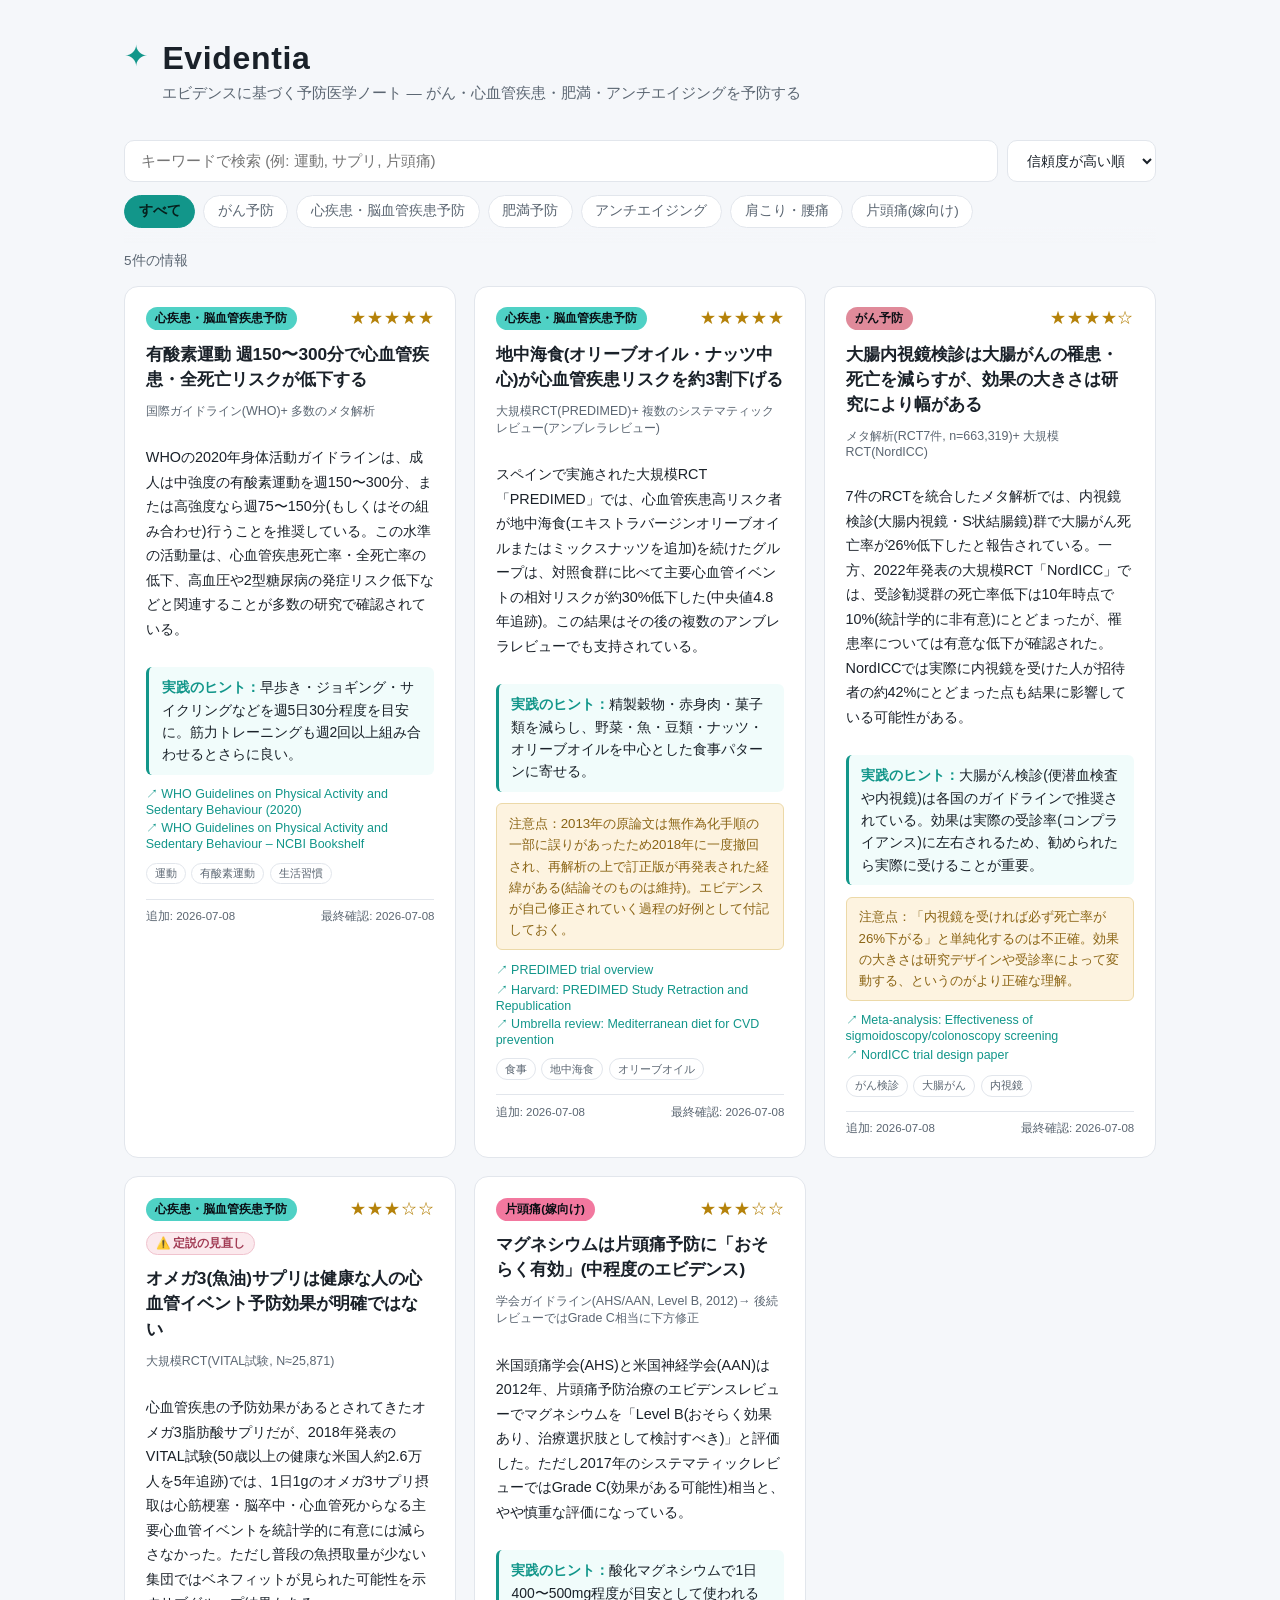
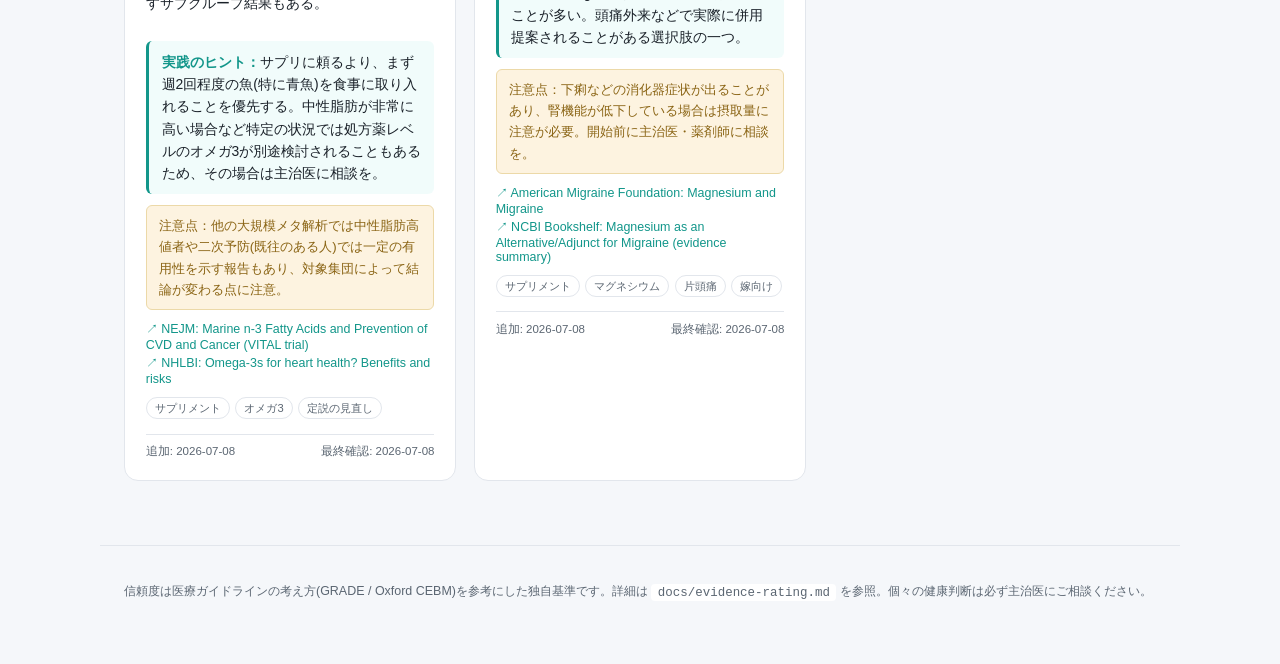
==== site/index.html @ bd8a4135 "Initial commit: Evidentia prevention-medicine evidence hub Static site + curated JSON knowledge base" ====
<!DOCTYPE html>
<html lang="ja">
<head>
<meta charset="UTF-8">
<meta name="viewport" content="width=device-width, initial-scale=1, viewport-fit=cover">
<title>Evidentia — エビデンスに基づく予防医学ノート</title>
<meta name="apple-mobile-web-app-capable" content="yes">
<meta name="apple-mobile-web-app-status-bar-style" content="black-translucent">
<meta name="apple-mobile-web-app-title" content="Evidentia">
<meta name="theme-color" content="#0d1117">
<link rel="icon" href="data:image/svg+xml,%3Csvg xmlns='http://www.w3.org/2000/svg' viewBox='0 0 100 100'%3E%3Ctext y='.9em' font-size='90'%3E%E2%AD%90%3C/text%3E%3C/svg%3E">
<link rel="stylesheet" href="style.css">
</head>
<body>
<header class="site-header">
  <div class="brand">
    <span class="brand-mark">✦</span>
    <div class="brand-text">
      <h1>Evidentia</h1>
      <p class="tagline">エビデンスに基づく予防医学ノート — がん・心血管疾患・肥満・アンチエイジングを予防する</p>
    </div>
  </div>
</header>

<main>
  <section class="controls">
    <div class="search-row">
      <input id="search" type="search" placeholder="キーワードで検索 (例: 運動, サプリ, 片頭痛)" autocomplete="off">
      <select id="sort">
        <option value="stars_desc">信頼度が高い順</option>
        <option value="date_desc">新着順</option>
        <option value="stars_asc">信頼度が低い順</option>
      </select>
    </div>
    <div class="chip-row" id="category-chips"></div>
  </section>

  <section id="results-meta" class="results-meta"></section>
  <section id="cards" class="card-grid"></section>
  <p id="empty-state" class="empty-state" hidden>該当する情報がまだありません。カテゴリを変えるか、Claudeに新しい記事の評価を依頼してください。</p>
</main>

<footer class="site-footer">
  <p>信頼度は医療ガイドラインの考え方(GRADE / Oxford CEBM)を参考にした独自基準です。詳細は <code>docs/evidence-rating.md</code> を参照。個々の健康判断は必ず主治医にご相談ください。</p>
</footer>

<script src="app.js"></script>
</body>
</html>
---- site/style.css ----
:root {
  --bg: #0d1117;
  --bg-elevated: #161b22;
  --card: #171d27;
  --card-border: #262d3a;
  --text: #e6edf3;
  --text-muted: #8b98a5;
  --accent: #4fd1c5;
  --star: #f0b429;
  --warn-bg: #2a2013;
  --warn-border: #5c4419;
  --warn-text: #e8c877;
  --myth-bg: #2a1a1f;
  --myth-border: #5c2436;
  --myth-text: #f2a3b5;
  --radius: 14px;
  font-size: 16px;
}

@media (prefers-color-scheme: light) {
  :root {
    --bg: #f5f7fa;
    --bg-elevated: #ffffff;
    --card: #ffffff;
    --card-border: #e2e6ec;
    --text: #1a2129;
    --text-muted: #5b6672;
    --accent: #12968a;
    --star: #b5820a;
    --warn-bg: #fdf3e0;
    --warn-border: #ecd9a8;
    --warn-text: #8a6414;
    --myth-bg: #fbe9ed;
    --myth-border: #f0c3ce;
    --myth-text: #a13a53;
  }
}

* { box-sizing: border-box; }

html, body {
  margin: 0;
  padding: 0;
  background: var(--bg);
  color: var(--text);
  font-family: -apple-system, BlinkMacSystemFont, "Hiragino Sans", "Hiragino Kaku Gothic ProN",
               "Noto Sans JP", "Segoe UI", sans-serif;
  -webkit-font-smoothing: antialiased;
}

.site-header {
  padding: 2.5rem 1.5rem 1.5rem;
  max-width: 1080px;
  margin: 0 auto;
}

.brand {
  display: flex;
  align-items: flex-start;
  gap: 0.9rem;
}

.brand-mark {
  font-size: 1.8rem;
  color: var(--accent);
  line-height: 1;
  margin-top: 0.15rem;
}

.brand-text h1 {
  margin: 0;
  font-size: 2rem;
  font-weight: 700;
  letter-spacing: 0.02em;
}

.tagline {
  margin: 0.35rem 0 0;
  color: var(--text-muted);
  font-size: 0.95rem;
}

main {
  max-width: 1080px;
  margin: 0 auto;
  padding: 0 1.5rem 4rem;
}

.controls {
  position: sticky;
  top: 0;
  background: linear-gradient(var(--bg) 85%, transparent);
  padding: 0.75rem 0 1rem;
  z-index: 10;
}

.search-row {
  display: flex;
  gap: 0.6rem;
  margin-bottom: 0.8rem;
}

#search {
  flex: 1;
  padding: 0.7rem 1rem;
  border-radius: 10px;
  border: 1px solid var(--card-border);
  background: var(--bg-elevated);
  color: var(--text);
  font-size: 0.95rem;
}

#sort {
  padding: 0.7rem 0.9rem;
  border-radius: 10px;
  border: 1px solid var(--card-border);
  background: var(--bg-elevated);
  color: var(--text);
  font-size: 0.9rem;
}

#search:focus, #sort:focus {
  outline: 2px solid var(--accent);
  outline-offset: 1px;
}

.chip-row {
  display: flex;
  gap: 0.5rem;
  flex-wrap: wrap;
}

.chip {
  padding: 0.4rem 0.85rem;
  border-radius: 999px;
  border: 1px solid var(--card-border);
  background: var(--bg-elevated);
  color: var(--text-muted);
  font-size: 0.85rem;
  cursor: pointer;
  transition: all 0.15s ease;
  white-space: nowrap;
}

.chip:hover { border-color: var(--accent); color: var(--text); }

.chip.active {
  background: var(--accent);
  color: #06201d;
  border-color: var(--accent);
  font-weight: 600;
}

.results-meta {
  color: var(--text-muted);
  font-size: 0.85rem;
  margin: 0.5rem 0 1rem;
}

.card-grid {
  display: grid;
  grid-template-columns: repeat(auto-fill, minmax(320px, 1fr));
  gap: 1.1rem;
}

.card {
  background: var(--card);
  border: 1px solid var(--card-border);
  border-radius: var(--radius);
  padding: 1.3rem;
  display: flex;
  flex-direction: column;
  gap: 0.7rem;
}

.card-top {
  display: flex;
  justify-content: space-between;
  align-items: center;
  gap: 0.5rem;
}

.category-tag {
  font-size: 0.72rem;
  font-weight: 600;
  padding: 0.25rem 0.6rem;
  border-radius: 999px;
  color: #0a0e14;
}

.stars {
  color: var(--star);
  letter-spacing: 0.05em;
  font-size: 1rem;
}

.card h2 {
  margin: 0;
  font-size: 1.08rem;
  line-height: 1.45;
}

.evidence-level {
  font-size: 0.78rem;
  color: var(--text-muted);
}

.summary {
  font-size: 0.9rem;
  line-height: 1.7;
  color: var(--text);
}

.takeaway {
  font-size: 0.87rem;
  line-height: 1.6;
  background: rgba(79, 209, 197, 0.08);
  border-left: 3px solid var(--accent);
  padding: 0.6rem 0.8rem;
  border-radius: 6px;
}

.takeaway strong { color: var(--accent); }

.caution {
  font-size: 0.83rem;
  line-height: 1.6;
  background: var(--warn-bg);
  border: 1px solid var(--warn-border);
  color: var(--warn-text);
  padding: 0.55rem 0.75rem;
  border-radius: 6px;
}

.myth-badge {
  display: inline-block;
  font-size: 0.72rem;
  font-weight: 600;
  padding: 0.2rem 0.55rem;
  border-radius: 999px;
  background: var(--myth-bg);
  border: 1px solid var(--myth-border);
  color: var(--myth-text);
  width: fit-content;
}

.sources {
  font-size: 0.78rem;
  color: var(--text-muted);
  display: flex;
  flex-direction: column;
  gap: 0.2rem;
}

.sources a { color: var(--accent); text-decoration: none; }
.sources a:hover { text-decoration: underline; }

.card-footer {
  font-size: 0.72rem;
  color: var(--text-muted);
  display: flex;
  justify-content: space-between;
  border-top: 1px solid var(--card-border);
  padding-top: 0.6rem;
  margin-top: 0.2rem;
}

.tags {
  display: flex;
  gap: 0.35rem;
  flex-wrap: wrap;
}

.tag-pill {
  font-size: 0.7rem;
  color: var(--text-muted);
  background: var(--bg-elevated);
  border: 1px solid var(--card-border);
  padding: 0.15rem 0.5rem;
  border-radius: 999px;
}

.empty-state {
  text-align: center;
  color: var(--text-muted);
  padding: 3rem 1rem;
}

.site-footer {
  max-width: 1080px;
  margin: 0 auto;
  padding: 1.5rem 1.5rem 3rem;
  color: var(--text-muted);
  font-size: 0.78rem;
  line-height: 1.6;
  border-top: 1px solid var(--card-border);
}

.site-footer code {
  background: var(--bg-elevated);
  padding: 0.1rem 0.4rem;
  border-radius: 4px;
}
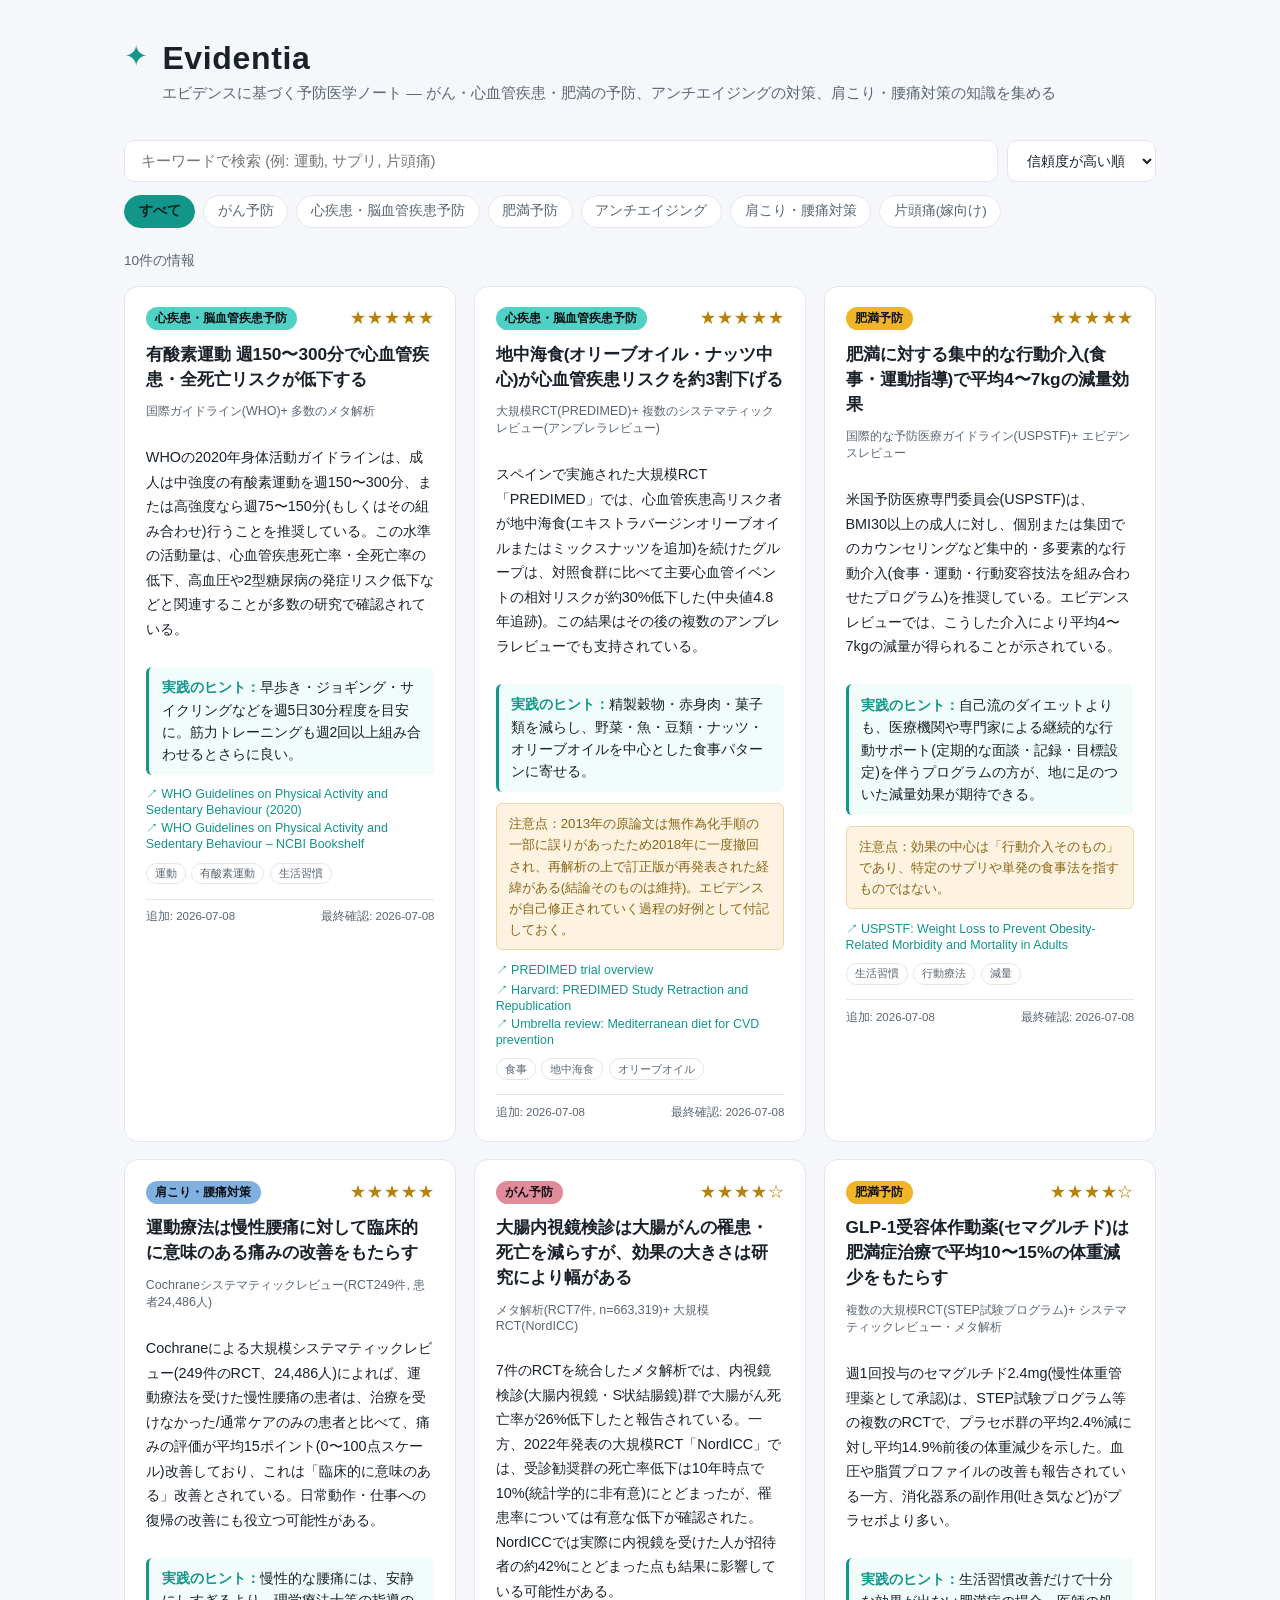
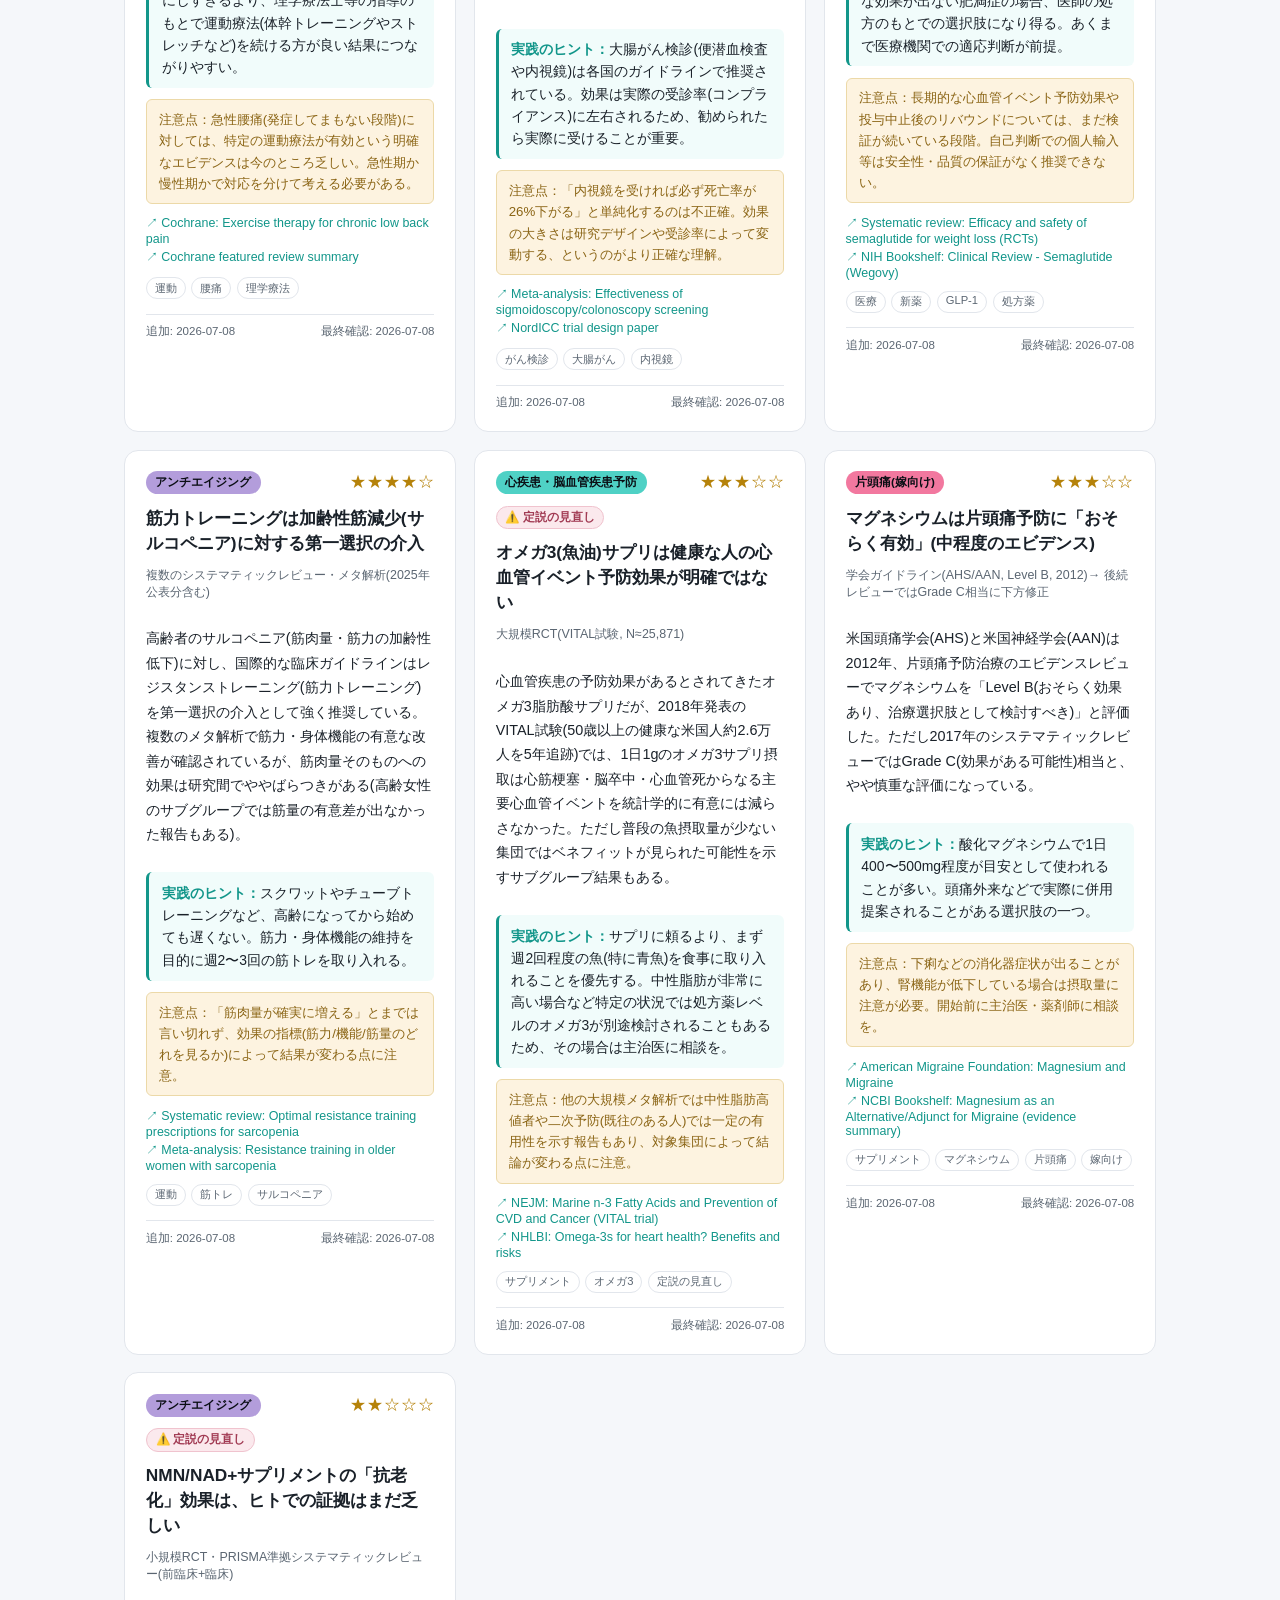
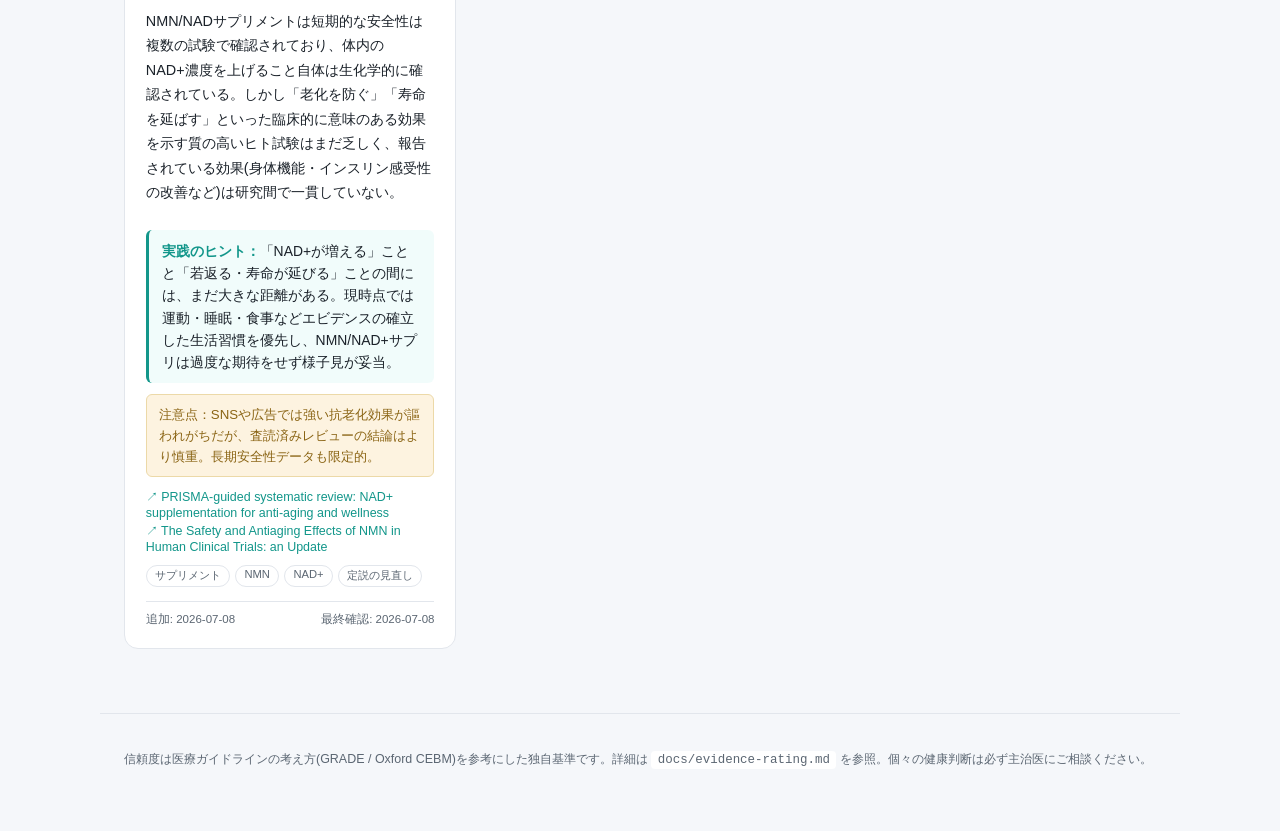
==== commit aca0d17f: "タグライン修正とカテゴリ範囲の明確化(アンチエイジング・肩こり腰痛は改善対策も含む)" ====
--- a/site/index.html
+++ b/site/index.html
@@ -17,7 +17,7 @@
     <span class="brand-mark">✦</span>
     <div class="brand-text">
       <h1>Evidentia</h1>
-      <p class="tagline">エビデンスに基づく予防医学ノート — がん・心血管疾患・肥満・アンチエイジングを予防する</p>
+      <p class="tagline">エビデンスに基づく予防医学ノート — がん・心血管疾患・肥満の予防、アンチエイジングの対策、肩こり・腰痛対策の知識を集める</p>
     </div>
   </div>
 </header>
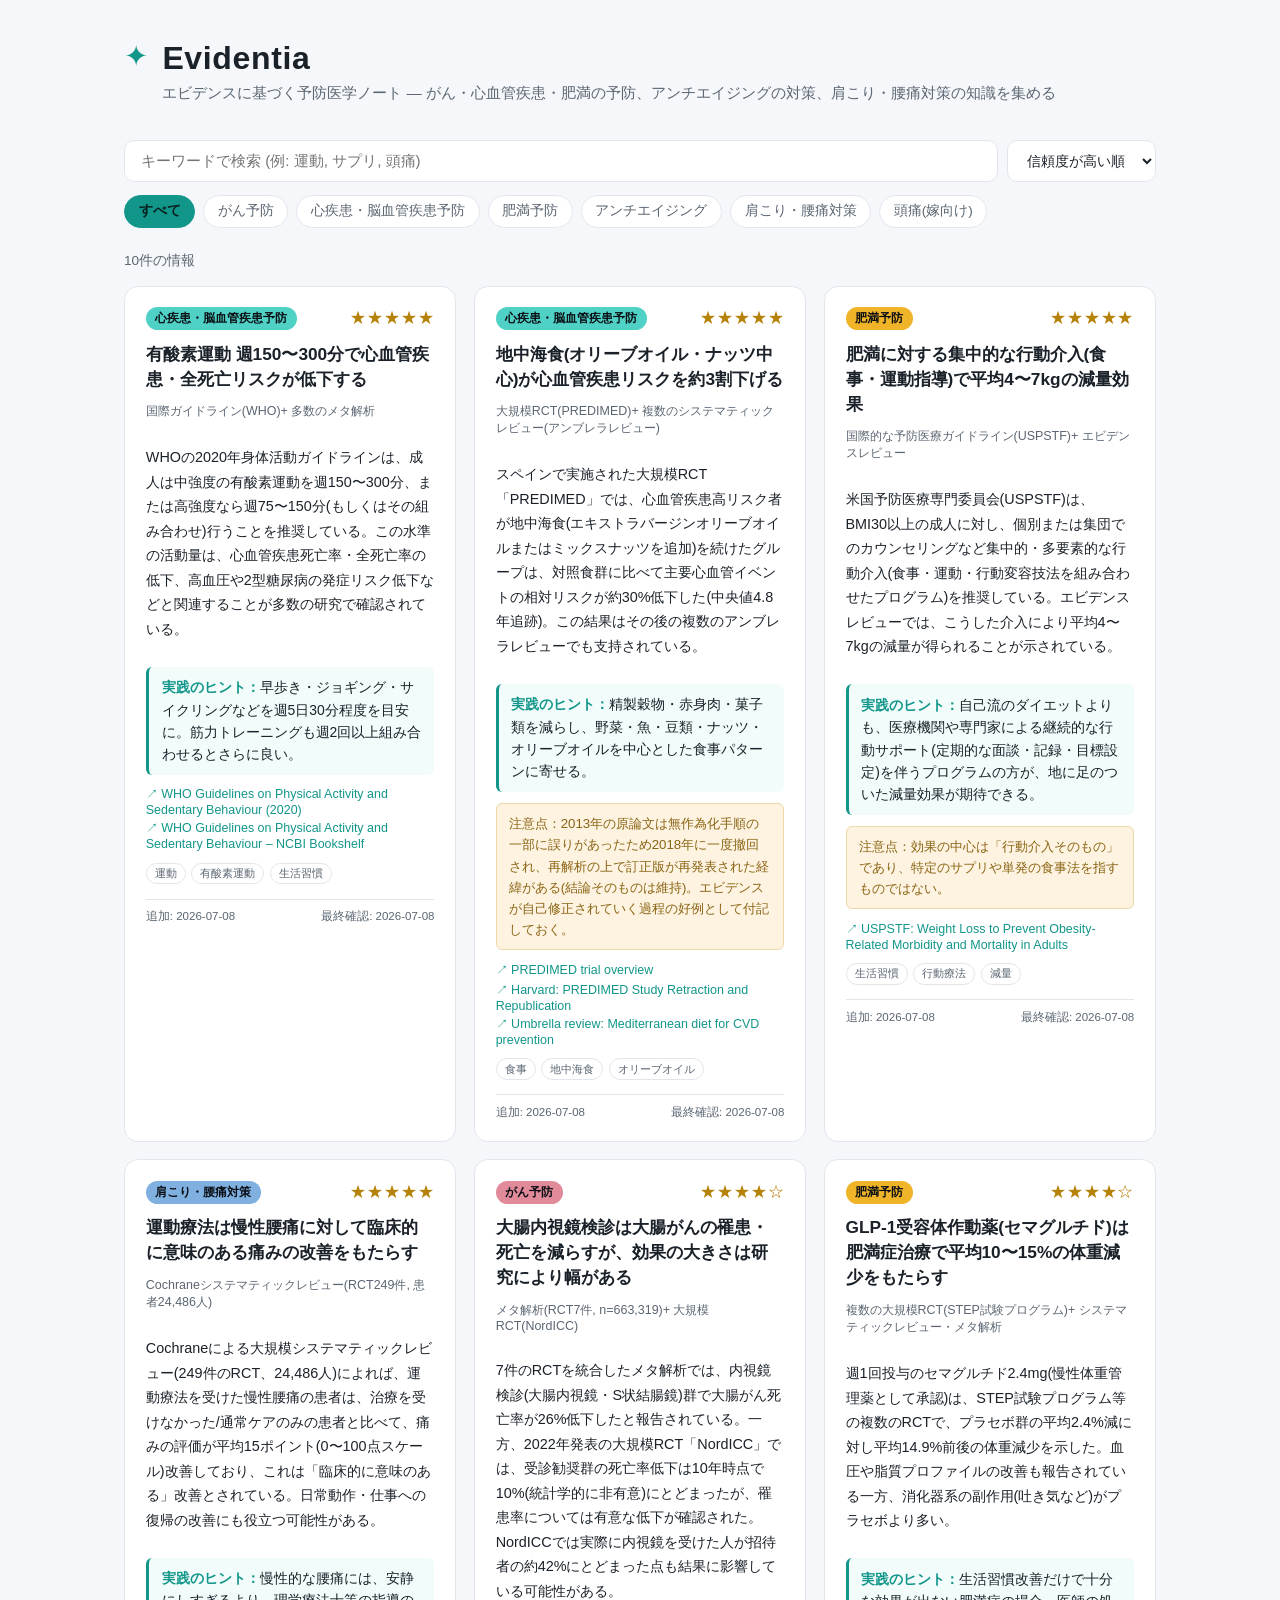
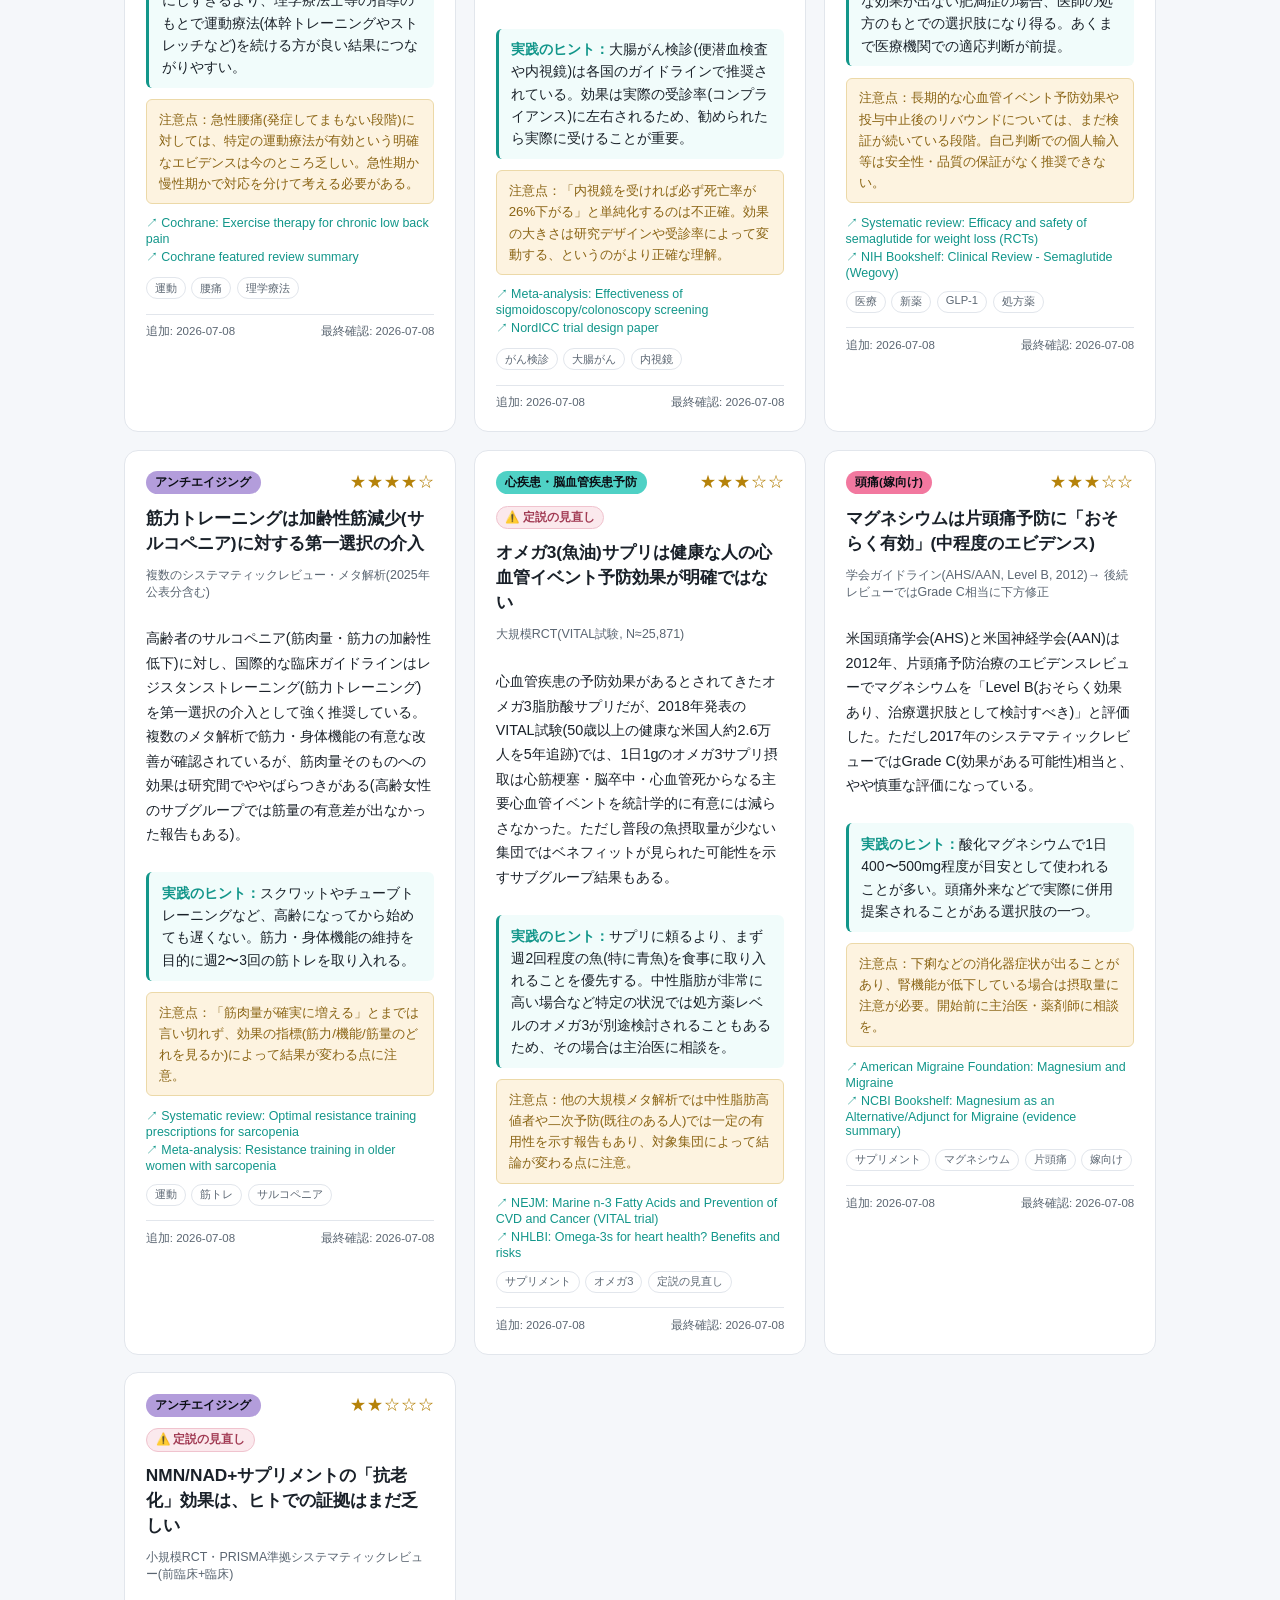
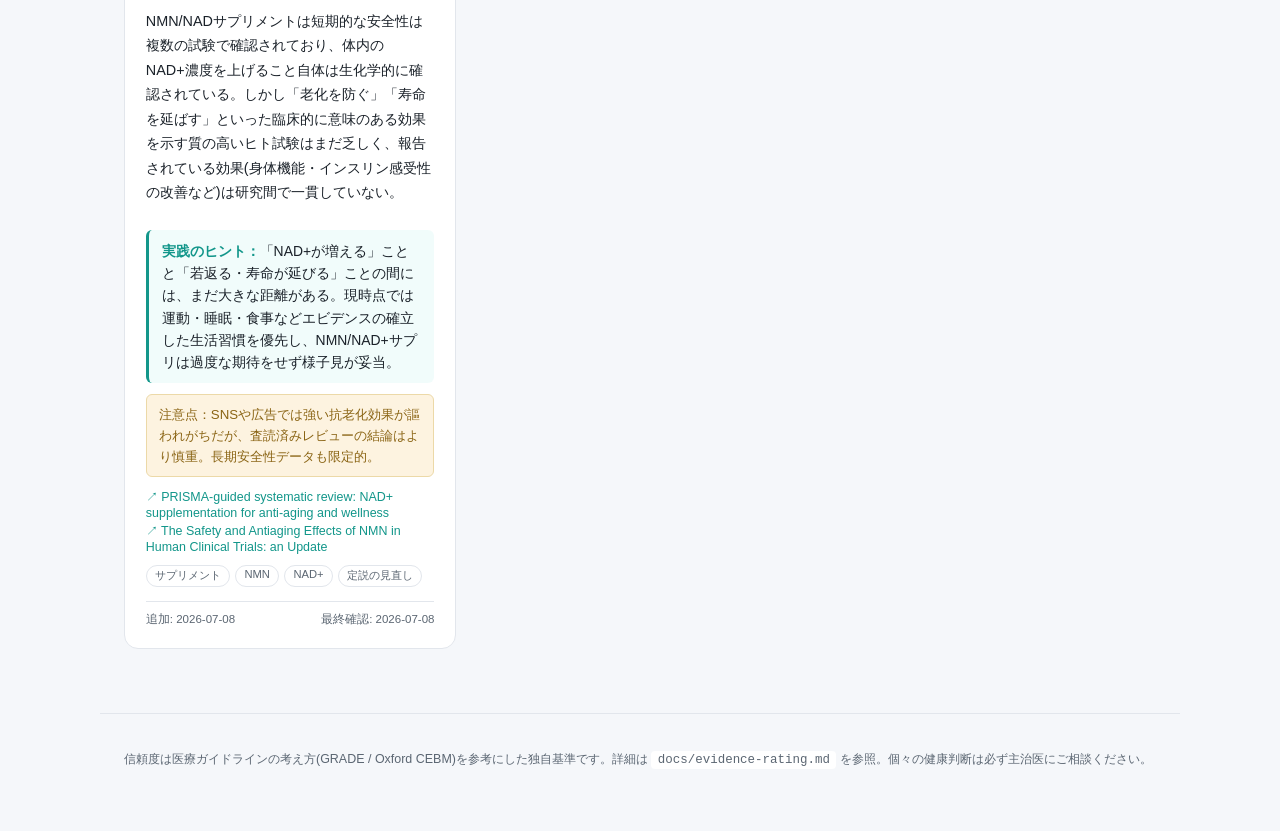
==== commit a2ef9b35: "片頭痛カテゴリを『頭痛(嫁向け)』に拡張し緊張性頭痛も対象に含める" ====
--- a/site/index.html
+++ b/site/index.html
@@ -25,7 +25,7 @@
 <main>
   <section class="controls">
     <div class="search-row">
-      <input id="search" type="search" placeholder="キーワードで検索 (例: 運動, サプリ, 片頭痛)" autocomplete="off">
+      <input id="search" type="search" placeholder="キーワードで検索 (例: 運動, サプリ, 頭痛)" autocomplete="off">
       <select id="sort">
         <option value="stars_desc">信頼度が高い順</option>
         <option value="date_desc">新着順</option>
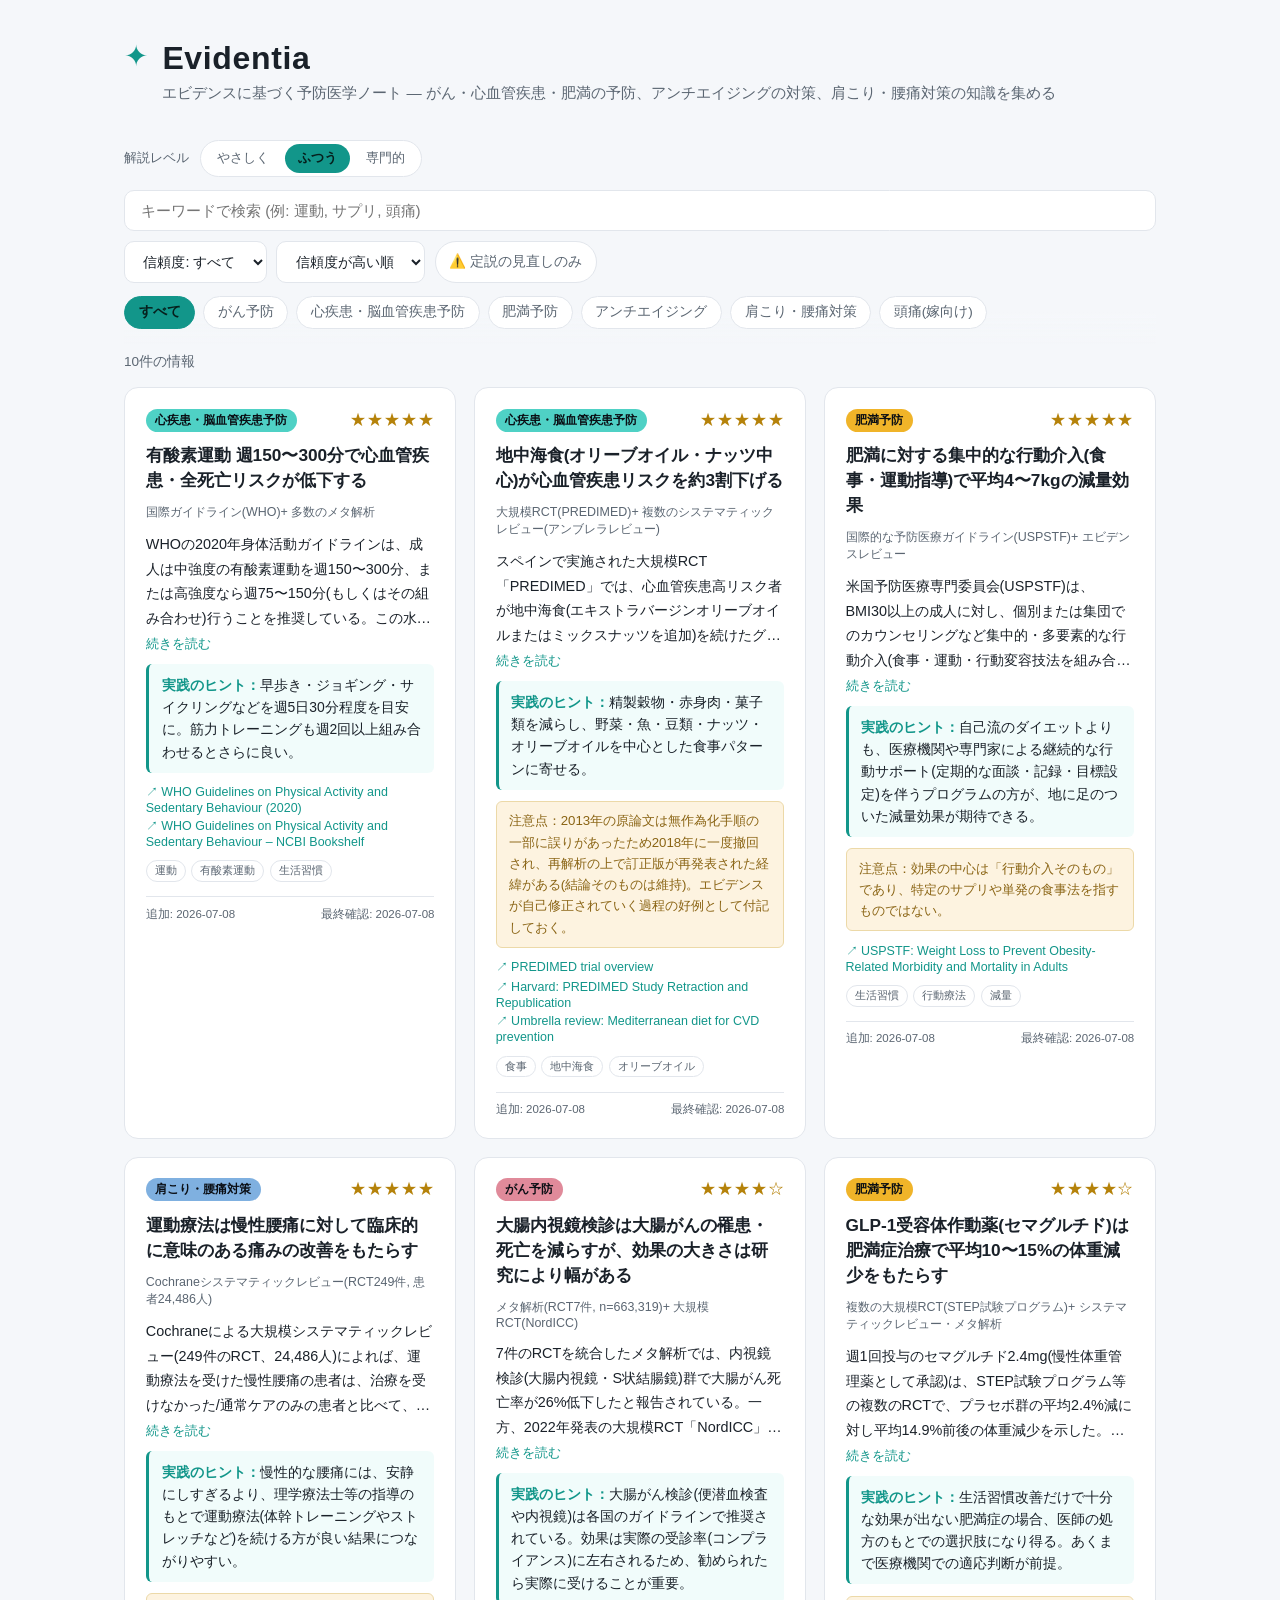
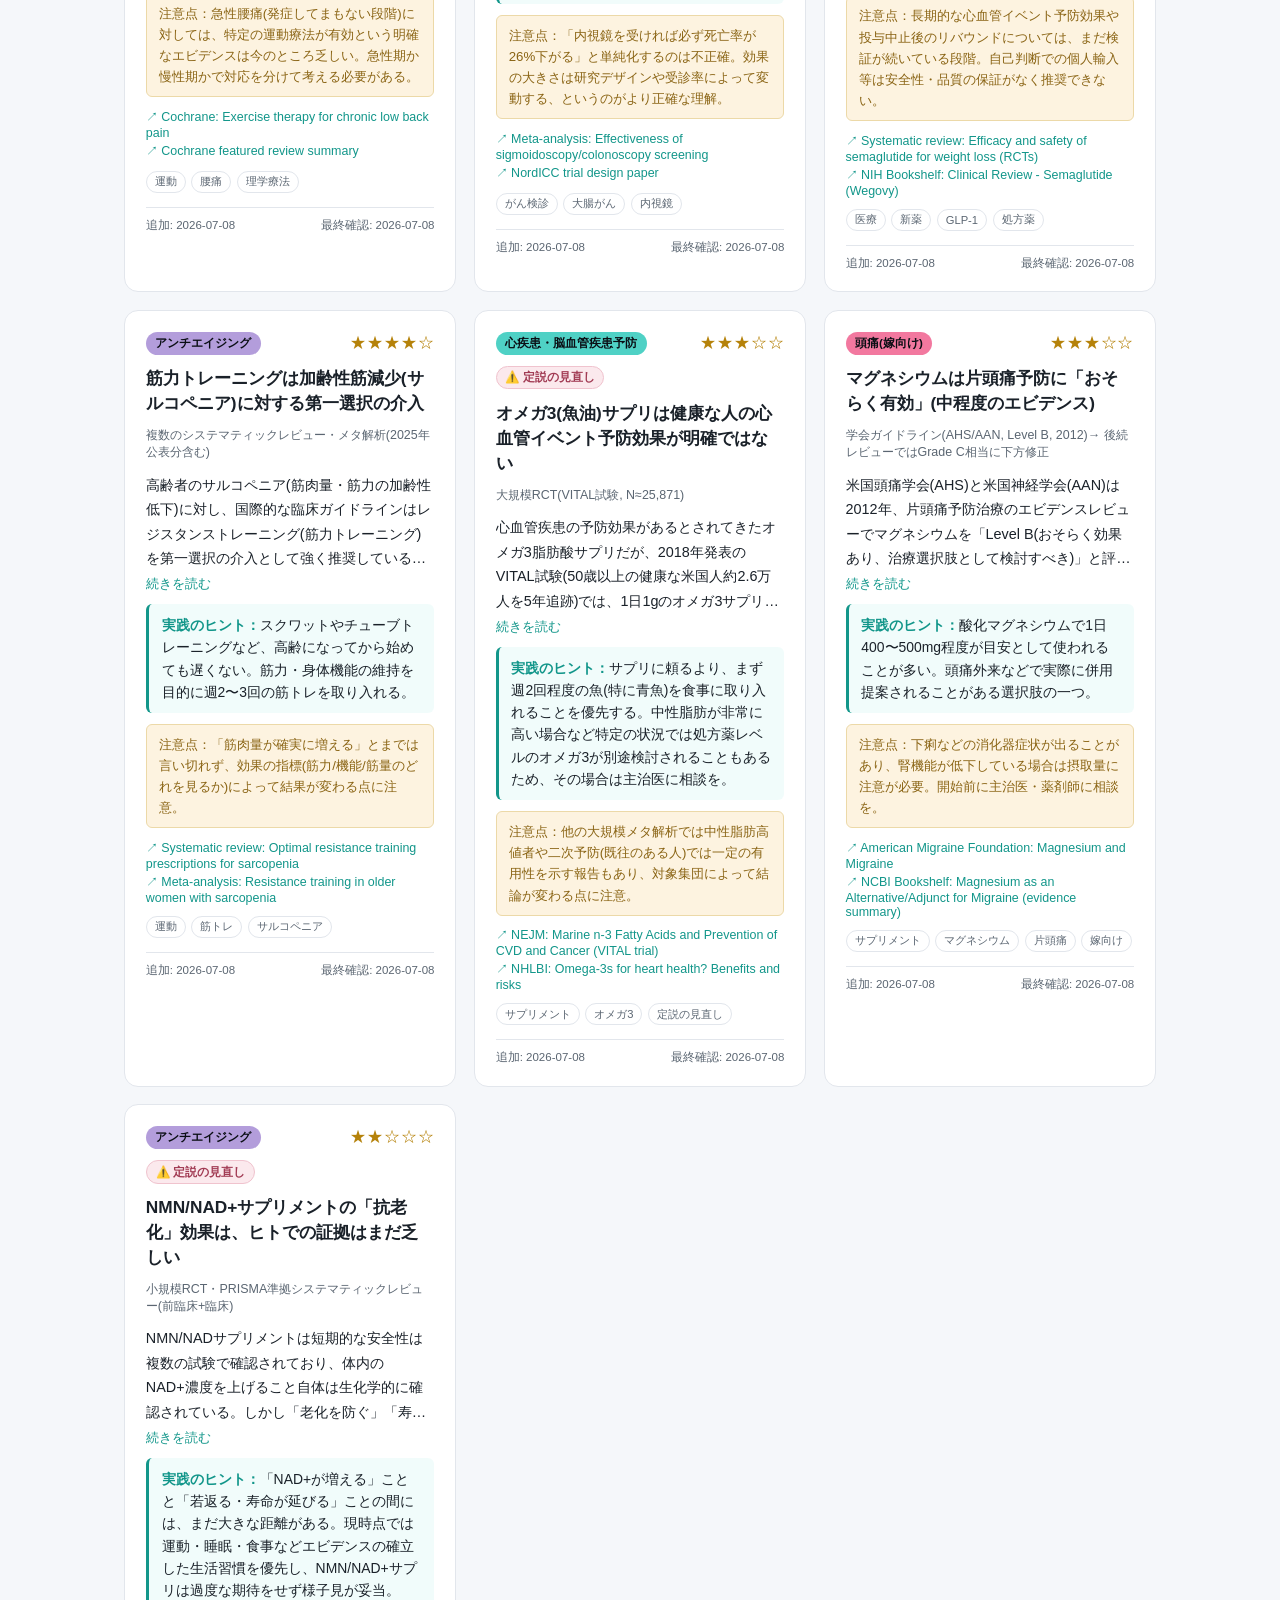
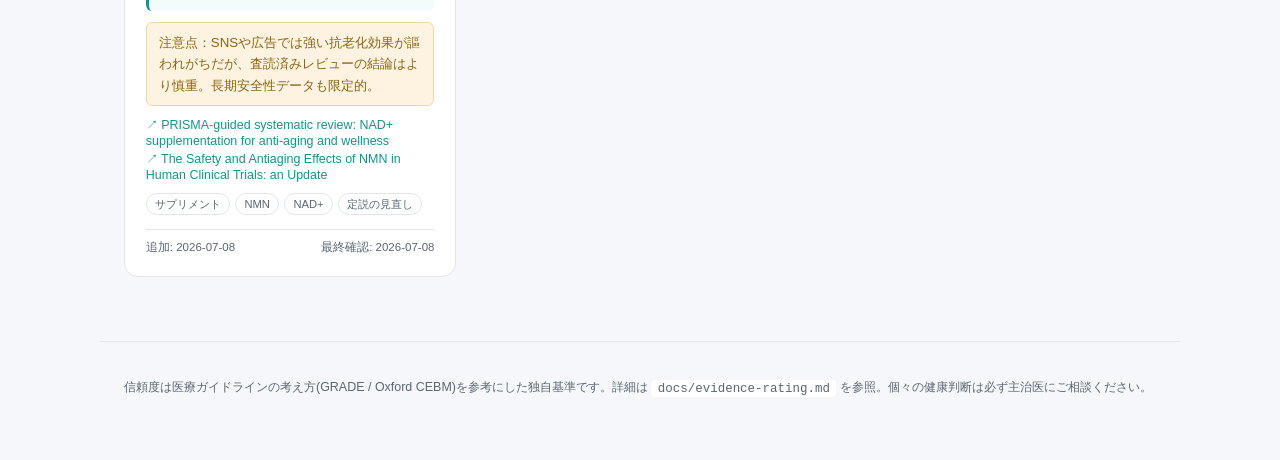
==== commit ecfb7f70: "解説レベル切り替え(やさしく/ふつう/専門的)と見やすさ改善を追加 - summaryを3段階(basic/general/professional)に拡張し全10件を移行 - ★フィルタ、定説の見直" ====
--- a/site/index.html
+++ b/site/index.html
@@ -24,13 +24,34 @@
 
 <main>
   <section class="controls">
+    <div class="level-row">
+      <span class="level-label" id="level-label">解説レベル</span>
+      <div class="level-toggle" id="level-toggle" role="radiogroup" aria-labelledby="level-label">
+        <button type="button" class="level-btn" data-level="basic" role="radio" aria-checked="false">やさしく</button>
+        <button type="button" class="level-btn" data-level="general" role="radio" aria-checked="true">ふつう</button>
+        <button type="button" class="level-btn" data-level="professional" role="radio" aria-checked="false">専門的</button>
+      </div>
+    </div>
+
     <div class="search-row">
+      <label for="search" class="visually-hidden">キーワードで検索</label>
       <input id="search" type="search" placeholder="キーワードで検索 (例: 運動, サプリ, 頭痛)" autocomplete="off">
+    </div>
+    <div class="filter-row">
+      <label for="star-filter" class="visually-hidden">信頼度で絞り込み</label>
+      <select id="star-filter">
+        <option value="0">信頼度: すべて</option>
+        <option value="5">★5のみ</option>
+        <option value="4">★4以上</option>
+        <option value="3">★3以上</option>
+      </select>
+      <label for="sort" class="visually-hidden">並び替え</label>
       <select id="sort">
         <option value="stars_desc">信頼度が高い順</option>
         <option value="date_desc">新着順</option>
         <option value="stars_asc">信頼度が低い順</option>
       </select>
+      <button type="button" class="chip" id="myth-toggle" aria-pressed="false">⚠️ 定説の見直しのみ</button>
     </div>
     <div class="chip-row" id="category-chips"></div>
   </section>
--- a/site/style.css
+++ b/site/style.css
@@ -38,6 +38,18 @@
 
 * { box-sizing: border-box; }
 
+.visually-hidden {
+  position: absolute;
+  width: 1px;
+  height: 1px;
+  padding: 0;
+  margin: -1px;
+  overflow: hidden;
+  clip: rect(0, 0, 0, 0);
+  white-space: nowrap;
+  border: 0;
+}
+
 html, body {
   margin: 0;
   padding: 0;
@@ -94,9 +106,59 @@
   z-index: 10;
 }
 
+.level-row {
+  display: flex;
+  align-items: center;
+  gap: 0.7rem;
+  margin-bottom: 0.8rem;
+  flex-wrap: wrap;
+}
+
+.level-label {
+  font-size: 0.8rem;
+  color: var(--text-muted);
+  white-space: nowrap;
+}
+
+.level-toggle {
+  display: inline-flex;
+  border: 1px solid var(--card-border);
+  border-radius: 999px;
+  padding: 0.2rem;
+  gap: 0.2rem;
+  background: var(--bg-elevated);
+}
+
+.level-btn {
+  padding: 0.35rem 0.8rem;
+  border-radius: 999px;
+  border: none;
+  background: transparent;
+  color: var(--text-muted);
+  font-size: 0.82rem;
+  cursor: pointer;
+  font-family: inherit;
+  transition: all 0.15s ease;
+}
+
+.level-btn:hover { color: var(--text); }
+
+.level-btn[aria-checked="true"] {
+  background: var(--accent);
+  color: #06201d;
+  font-weight: 600;
+}
+
 .search-row {
   display: flex;
   gap: 0.6rem;
+  margin-bottom: 0.6rem;
+}
+
+.filter-row {
+  display: flex;
+  gap: 0.6rem;
+  flex-wrap: wrap;
   margin-bottom: 0.8rem;
 }
 
@@ -110,7 +172,7 @@
   font-size: 0.95rem;
 }
 
-#sort {
+#sort, #star-filter {
   padding: 0.7rem 0.9rem;
   border-radius: 10px;
   border: 1px solid var(--card-border);
@@ -119,9 +181,16 @@
   font-size: 0.9rem;
 }
 
-#search:focus, #sort:focus {
+#search:focus, #sort:focus, #star-filter:focus {
   outline: 2px solid var(--accent);
   outline-offset: 1px;
+}
+
+#myth-toggle[aria-pressed="true"] {
+  background: var(--myth-bg);
+  border-color: var(--myth-border);
+  color: var(--myth-text);
+  font-weight: 600;
 }
 
 .chip-row {
@@ -151,11 +220,38 @@
   font-weight: 600;
 }
 
+.chip:focus-visible,
+.level-btn:focus-visible,
+.tag-pill:focus-visible,
+.expand-btn:focus-visible {
+  outline: 2px solid var(--accent);
+  outline-offset: 2px;
+}
+
 .results-meta {
   color: var(--text-muted);
   font-size: 0.85rem;
   margin: 0.5rem 0 1rem;
-}
+  display: flex;
+  align-items: center;
+  gap: 0.6rem;
+  flex-wrap: wrap;
+}
+
+.active-tag-chip {
+  display: inline-flex;
+  align-items: center;
+  gap: 0.35rem;
+  background: var(--bg-elevated);
+  border: 1px solid var(--accent);
+  color: var(--text);
+  padding: 0.2rem 0.6rem;
+  border-radius: 999px;
+  font-size: 0.78rem;
+  cursor: pointer;
+}
+
+.active-tag-chip:hover { background: var(--card); }
 
 .card-grid {
   display: grid;
@@ -209,7 +305,29 @@
   font-size: 0.9rem;
   line-height: 1.7;
   color: var(--text);
-}
+  margin: 0;
+}
+
+.summary.clamped {
+  display: -webkit-box;
+  -webkit-line-clamp: 4;
+  -webkit-box-orient: vertical;
+  overflow: hidden;
+}
+
+.expand-btn {
+  align-self: flex-start;
+  background: none;
+  border: none;
+  color: var(--accent);
+  font-size: 0.82rem;
+  font-family: inherit;
+  cursor: pointer;
+  padding: 0;
+  margin-top: -0.4rem;
+}
+
+.expand-btn:hover { text-decoration: underline; }
 
 .takeaway {
   font-size: 0.87rem;
@@ -278,6 +396,18 @@
   border: 1px solid var(--card-border);
   padding: 0.15rem 0.5rem;
   border-radius: 999px;
+  font-family: inherit;
+  cursor: pointer;
+  transition: all 0.15s ease;
+}
+
+.tag-pill:hover { border-color: var(--accent); color: var(--text); }
+
+.tag-pill.active {
+  background: var(--accent);
+  color: #06201d;
+  border-color: var(--accent);
+  font-weight: 600;
 }
 
 .empty-state {
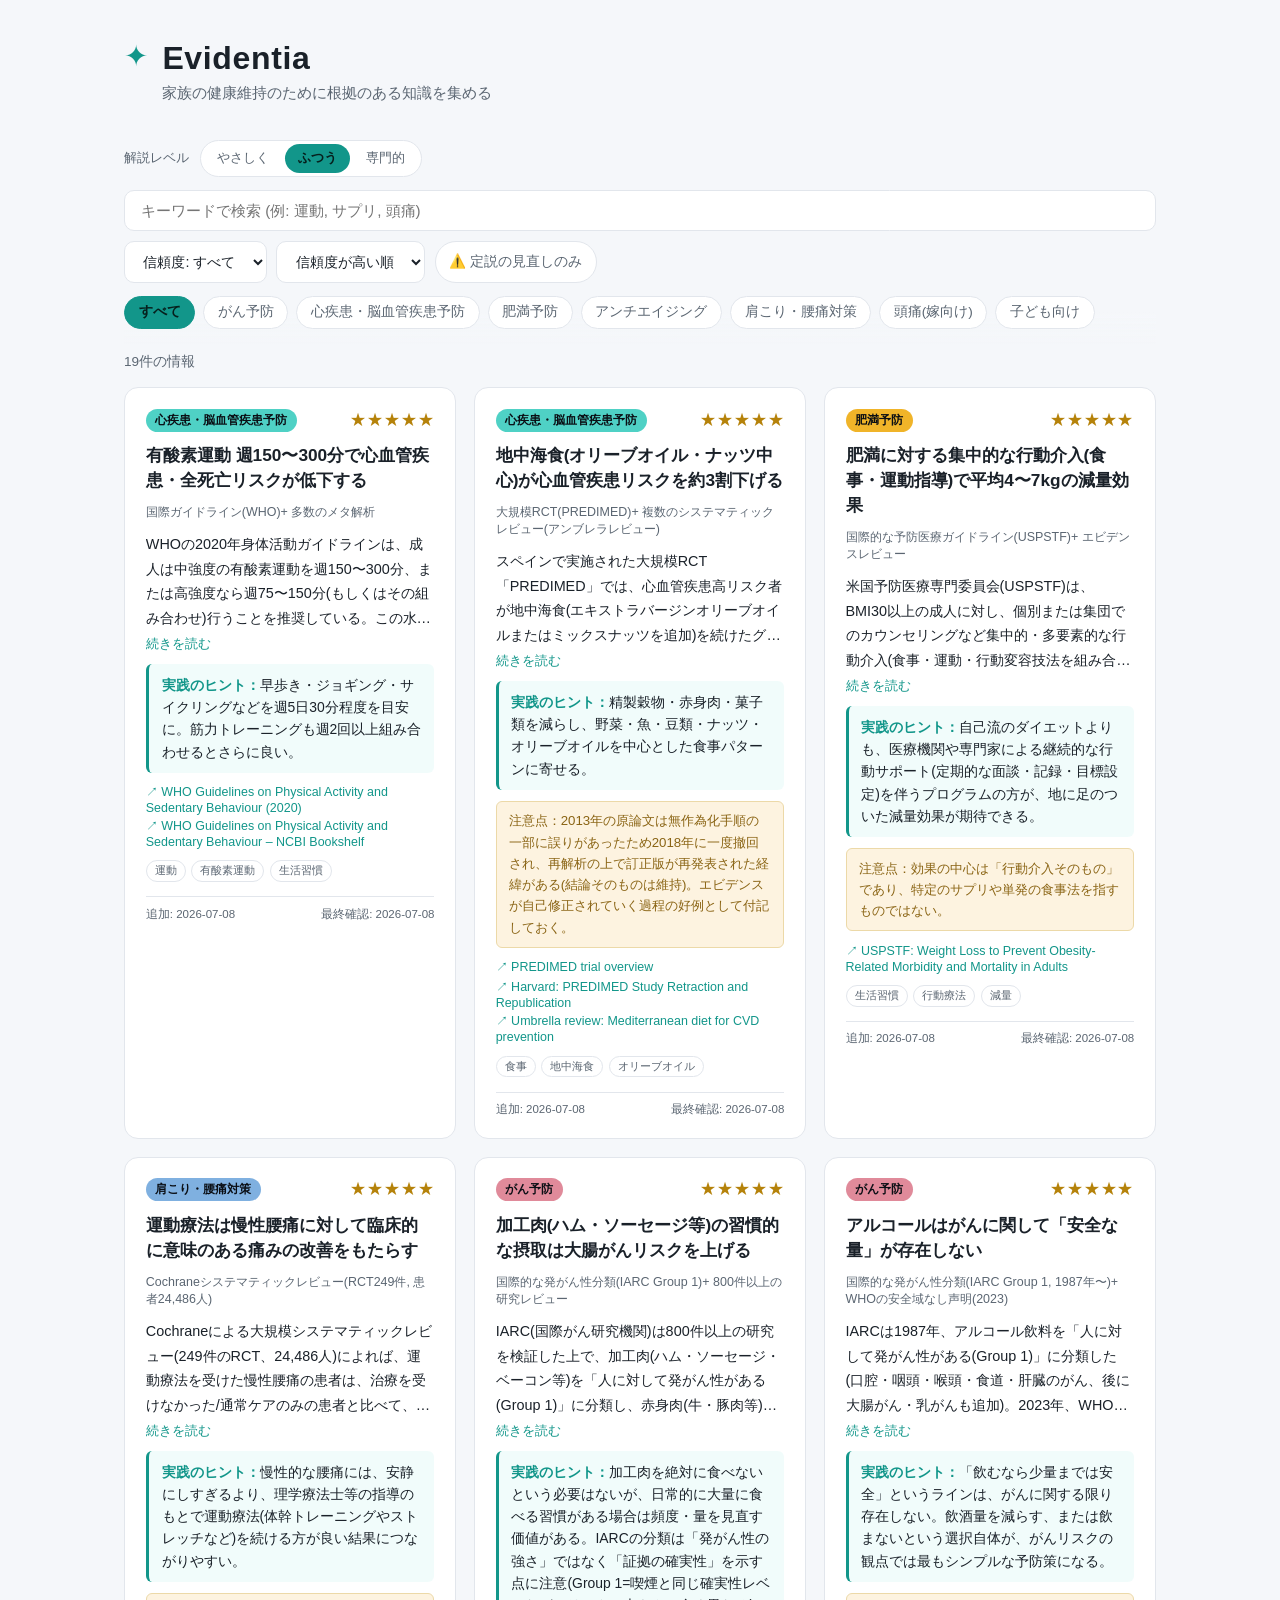
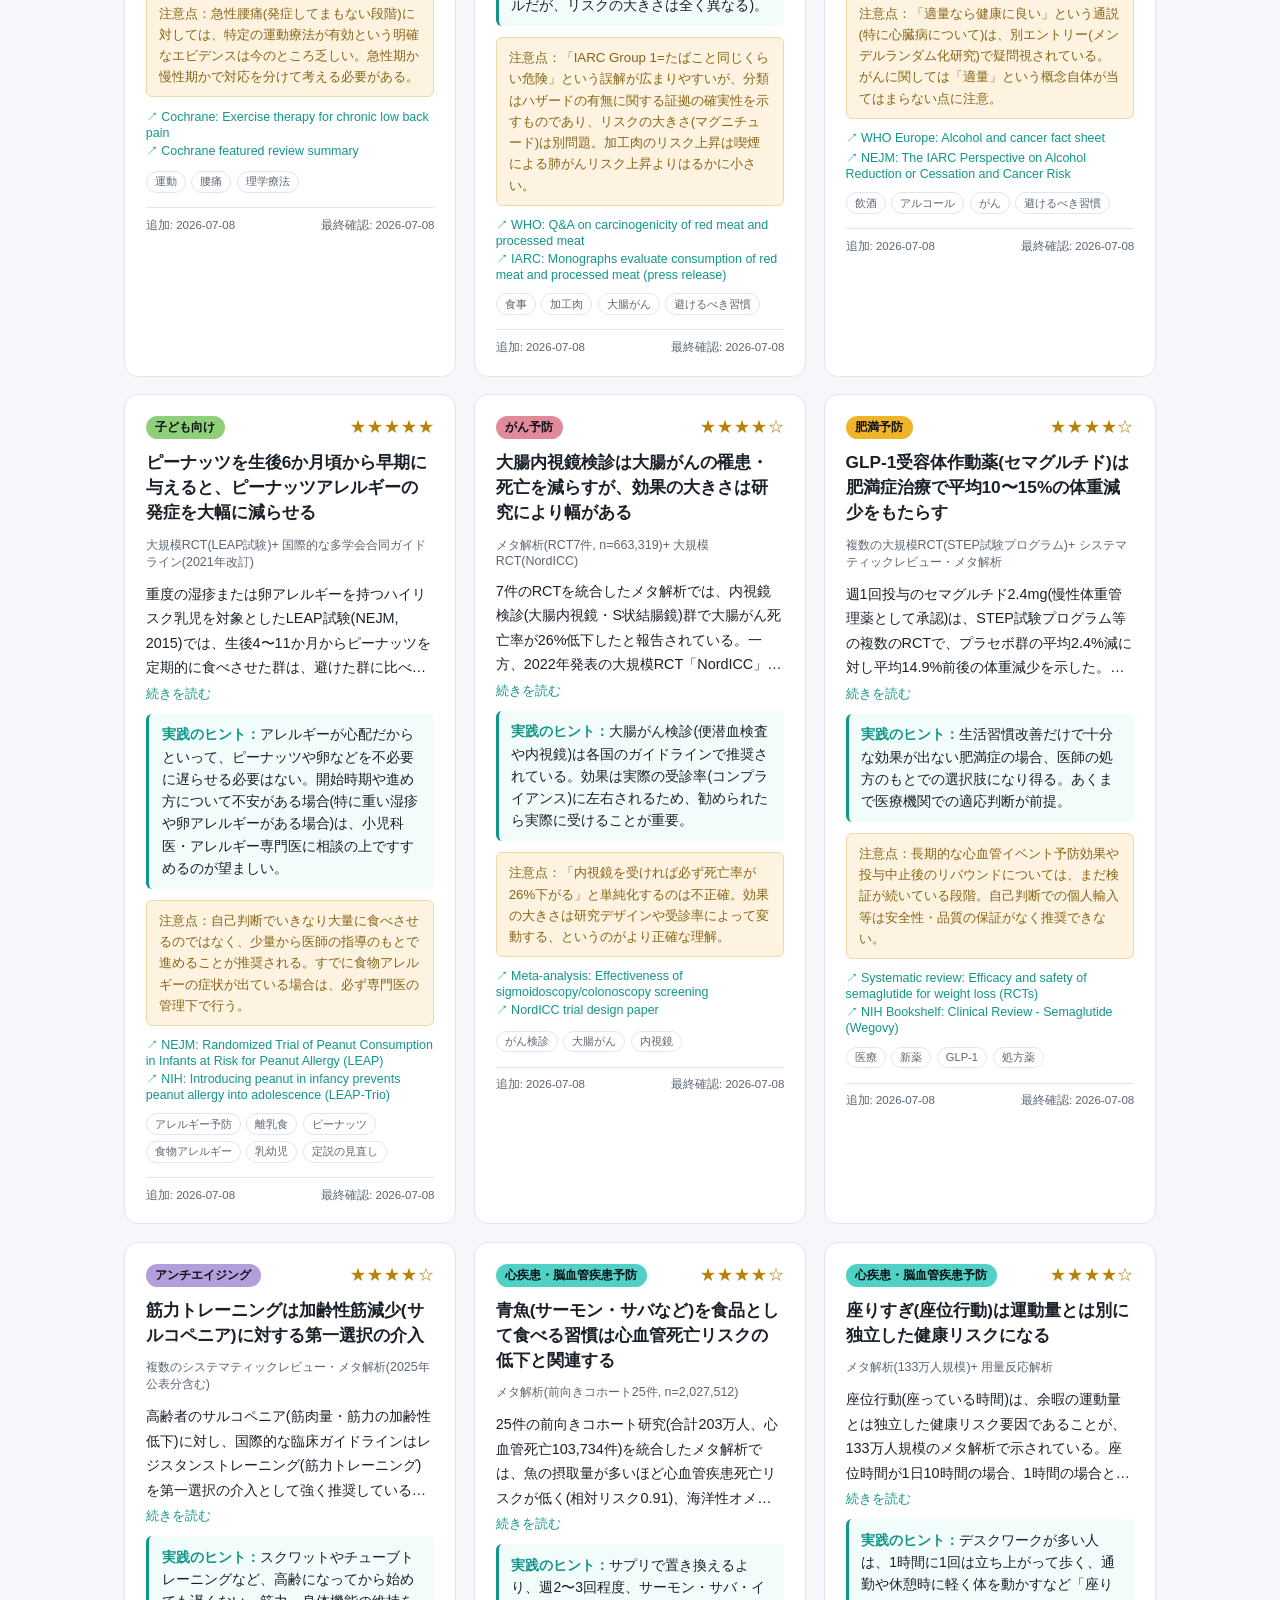
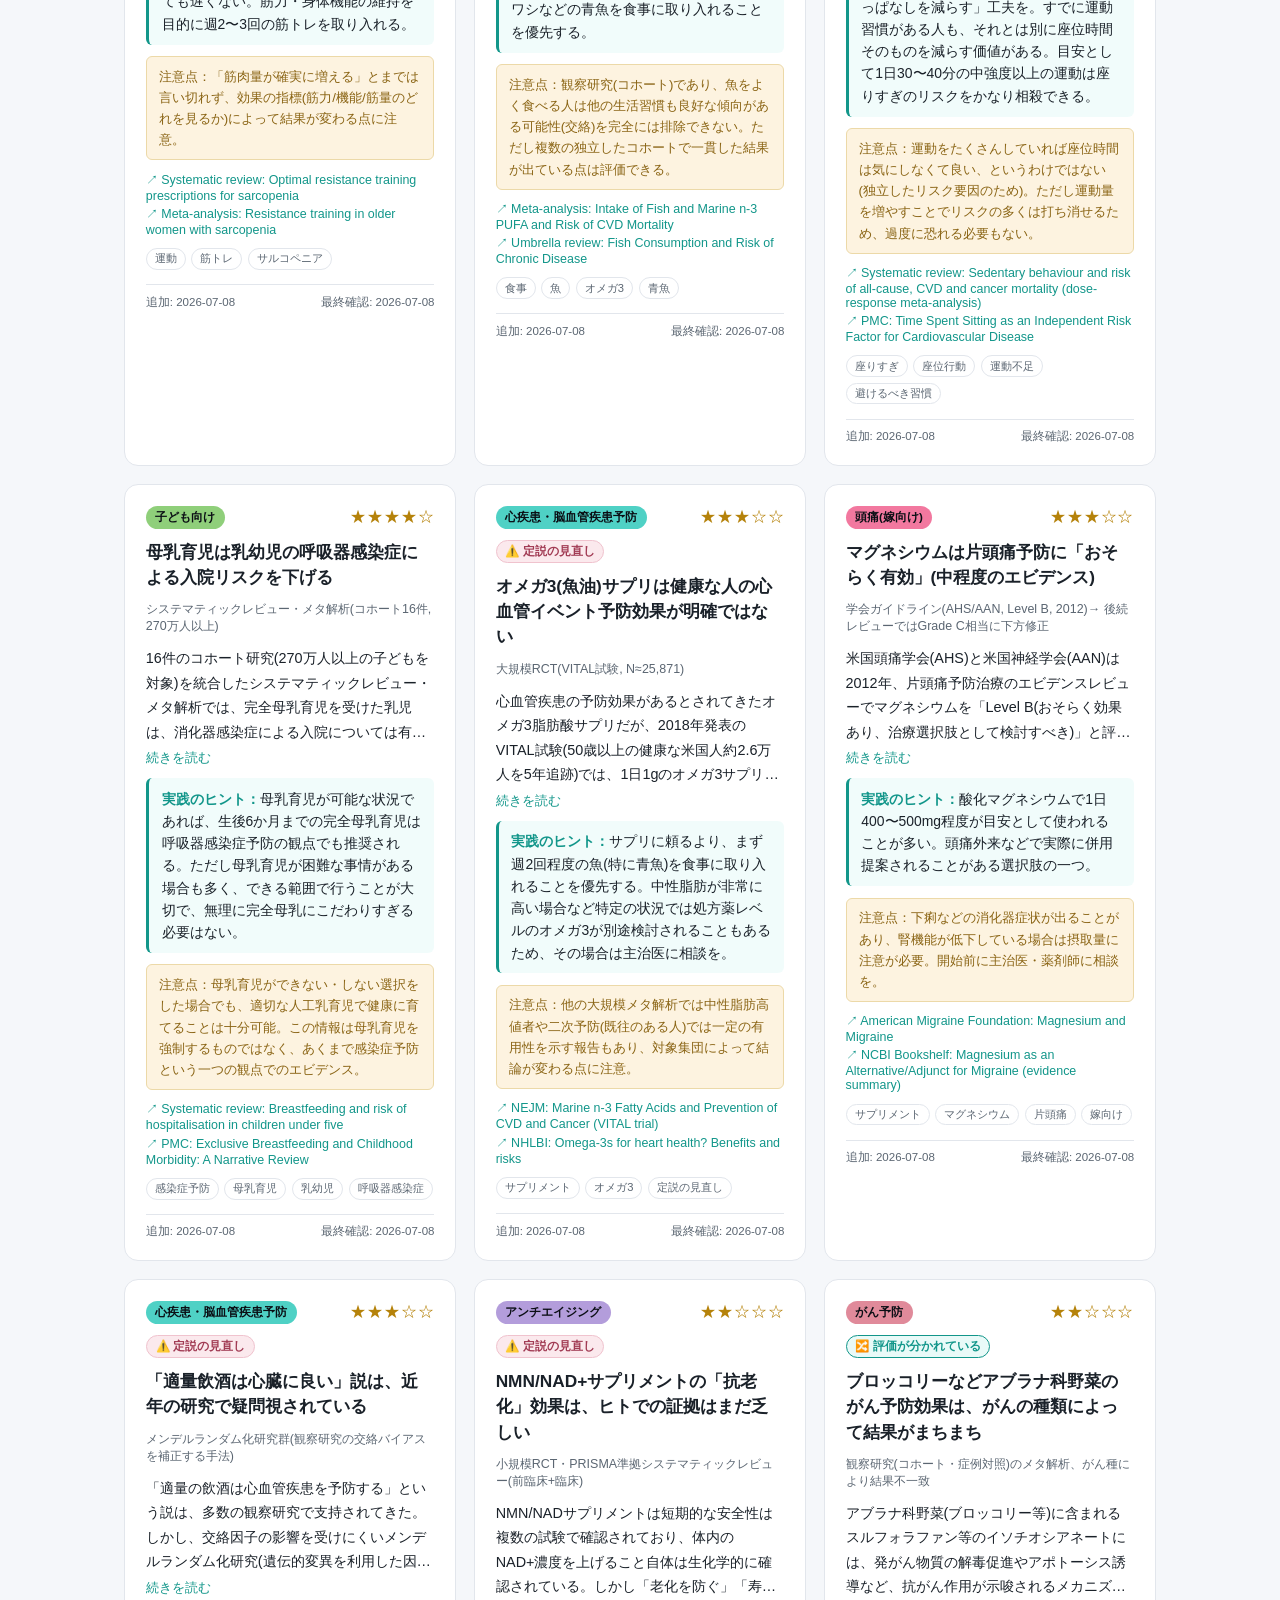
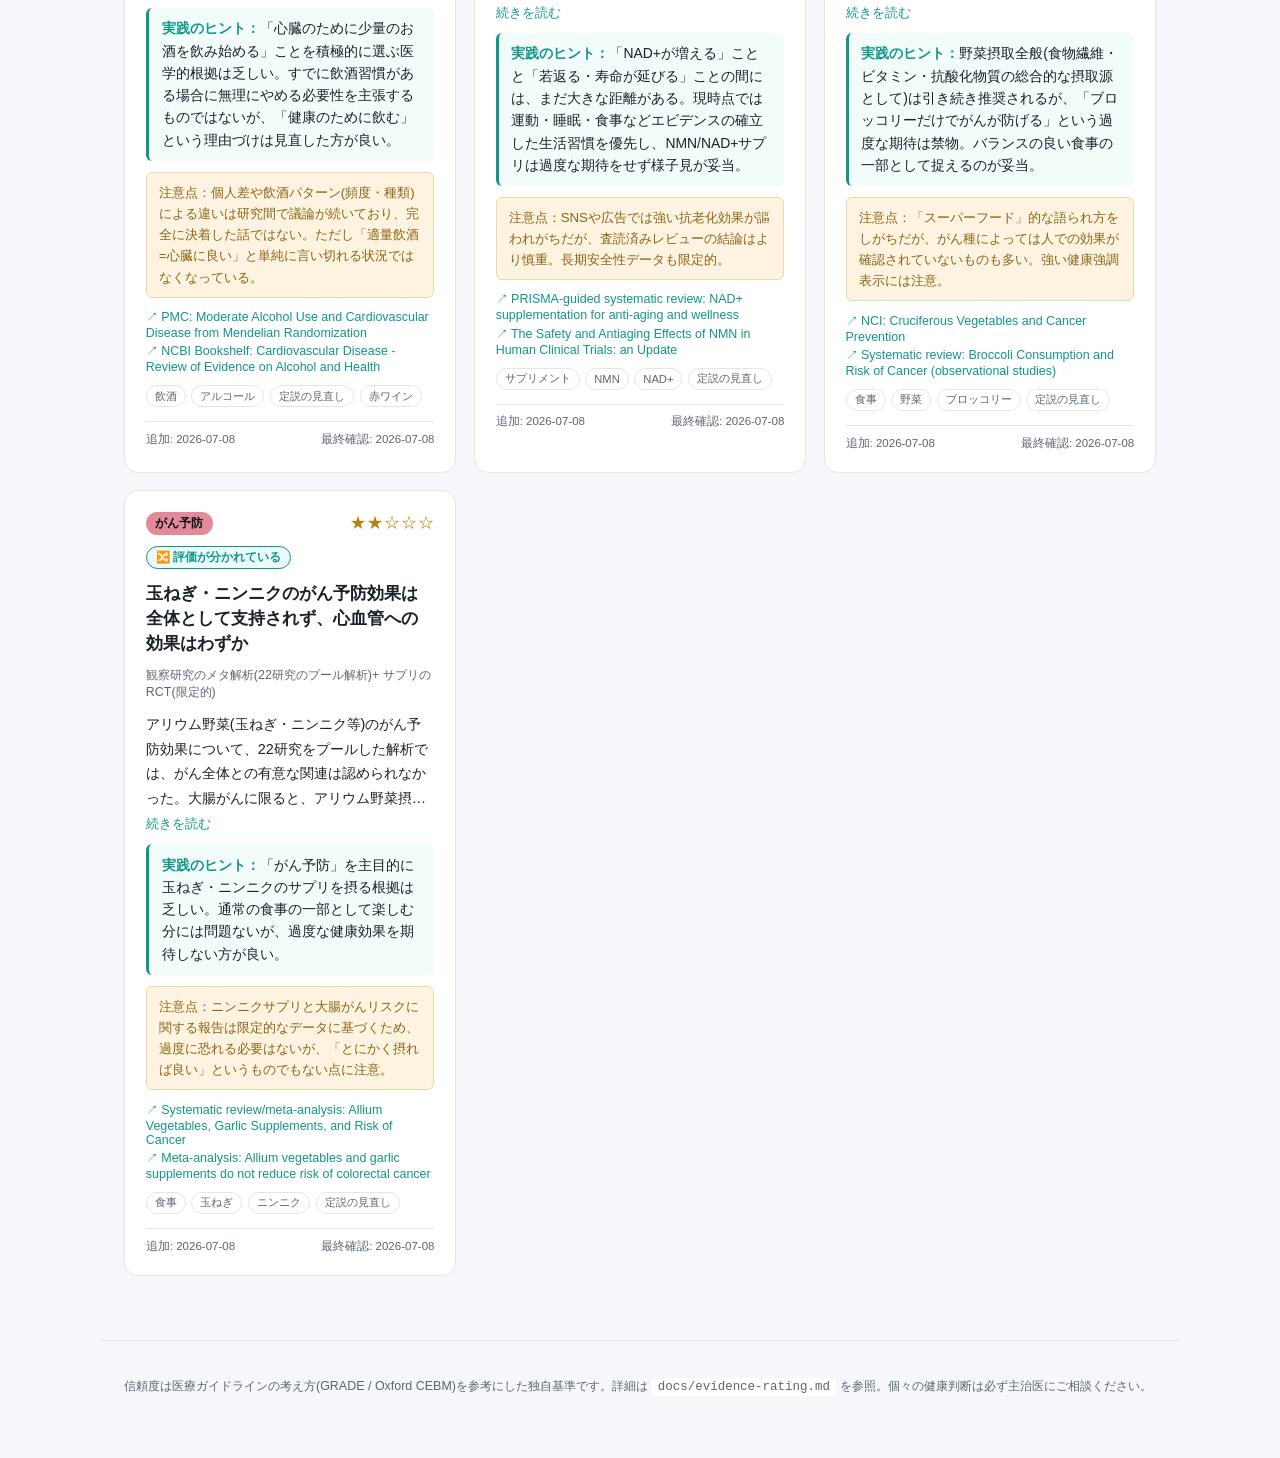
==== commit 22c641be: "「子ども向け」カテゴリを新設し、タグラインを行動原理に変更 - タグラインを「家族の健康維持のために根拠のある知識を集める」に変更 - 新カテゴリ children(子ども向け)を追加(アレルギー予防" ====
--- a/site/index.html
+++ b/site/index.html
@@ -17,7 +17,7 @@
     <span class="brand-mark">✦</span>
     <div class="brand-text">
       <h1>Evidentia</h1>
-      <p class="tagline">エビデンスに基づく予防医学ノート — がん・心血管疾患・肥満の予防、アンチエイジングの対策、肩こり・腰痛対策の知識を集める</p>
+      <p class="tagline">家族の健康維持のために根拠のある知識を集める</p>
     </div>
   </div>
 </header>
--- a/site/style.css
+++ b/site/style.css
@@ -362,6 +362,18 @@
   width: fit-content;
 }
 
+.debate-badge {
+  display: inline-block;
+  font-size: 0.72rem;
+  font-weight: 600;
+  padding: 0.2rem 0.55rem;
+  border-radius: 999px;
+  background: rgba(79, 209, 197, 0.12);
+  border: 1px solid var(--accent);
+  color: var(--accent);
+  width: fit-content;
+}
+
 .sources {
   font-size: 0.78rem;
   color: var(--text-muted);
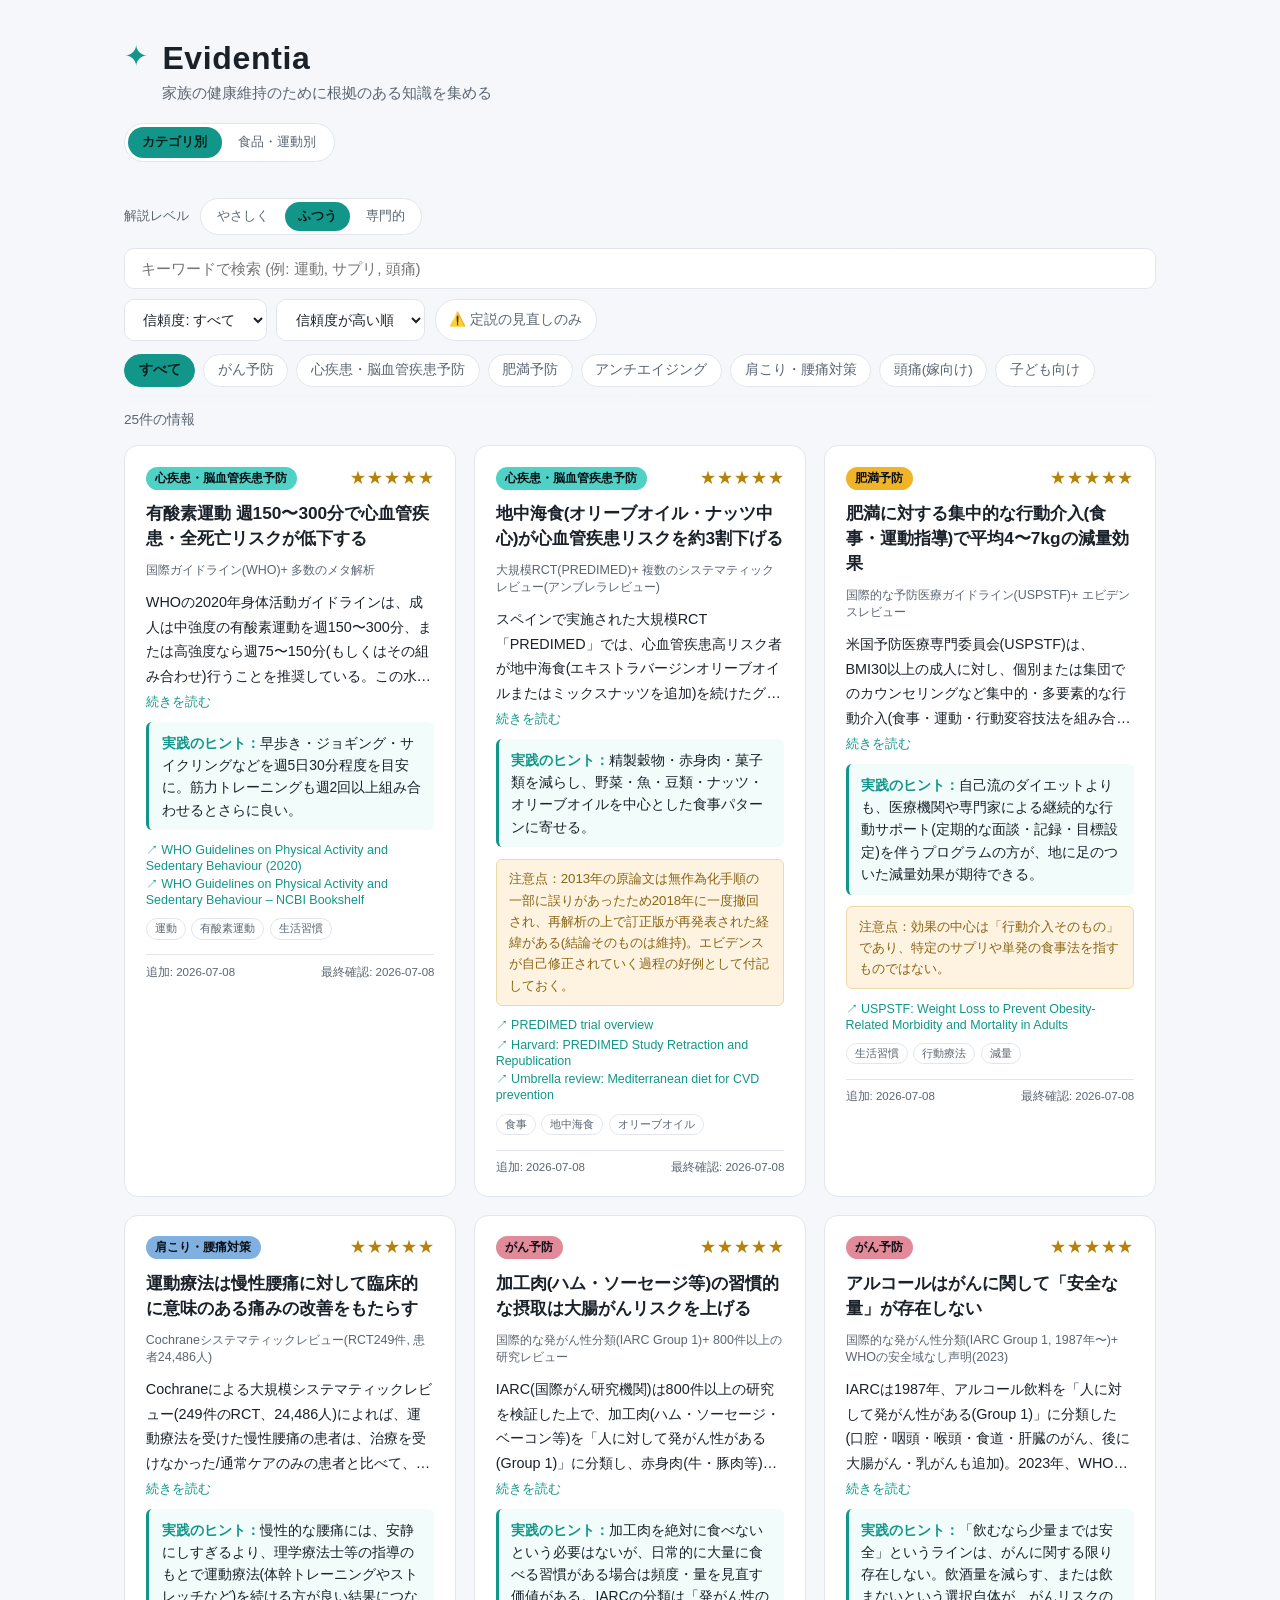
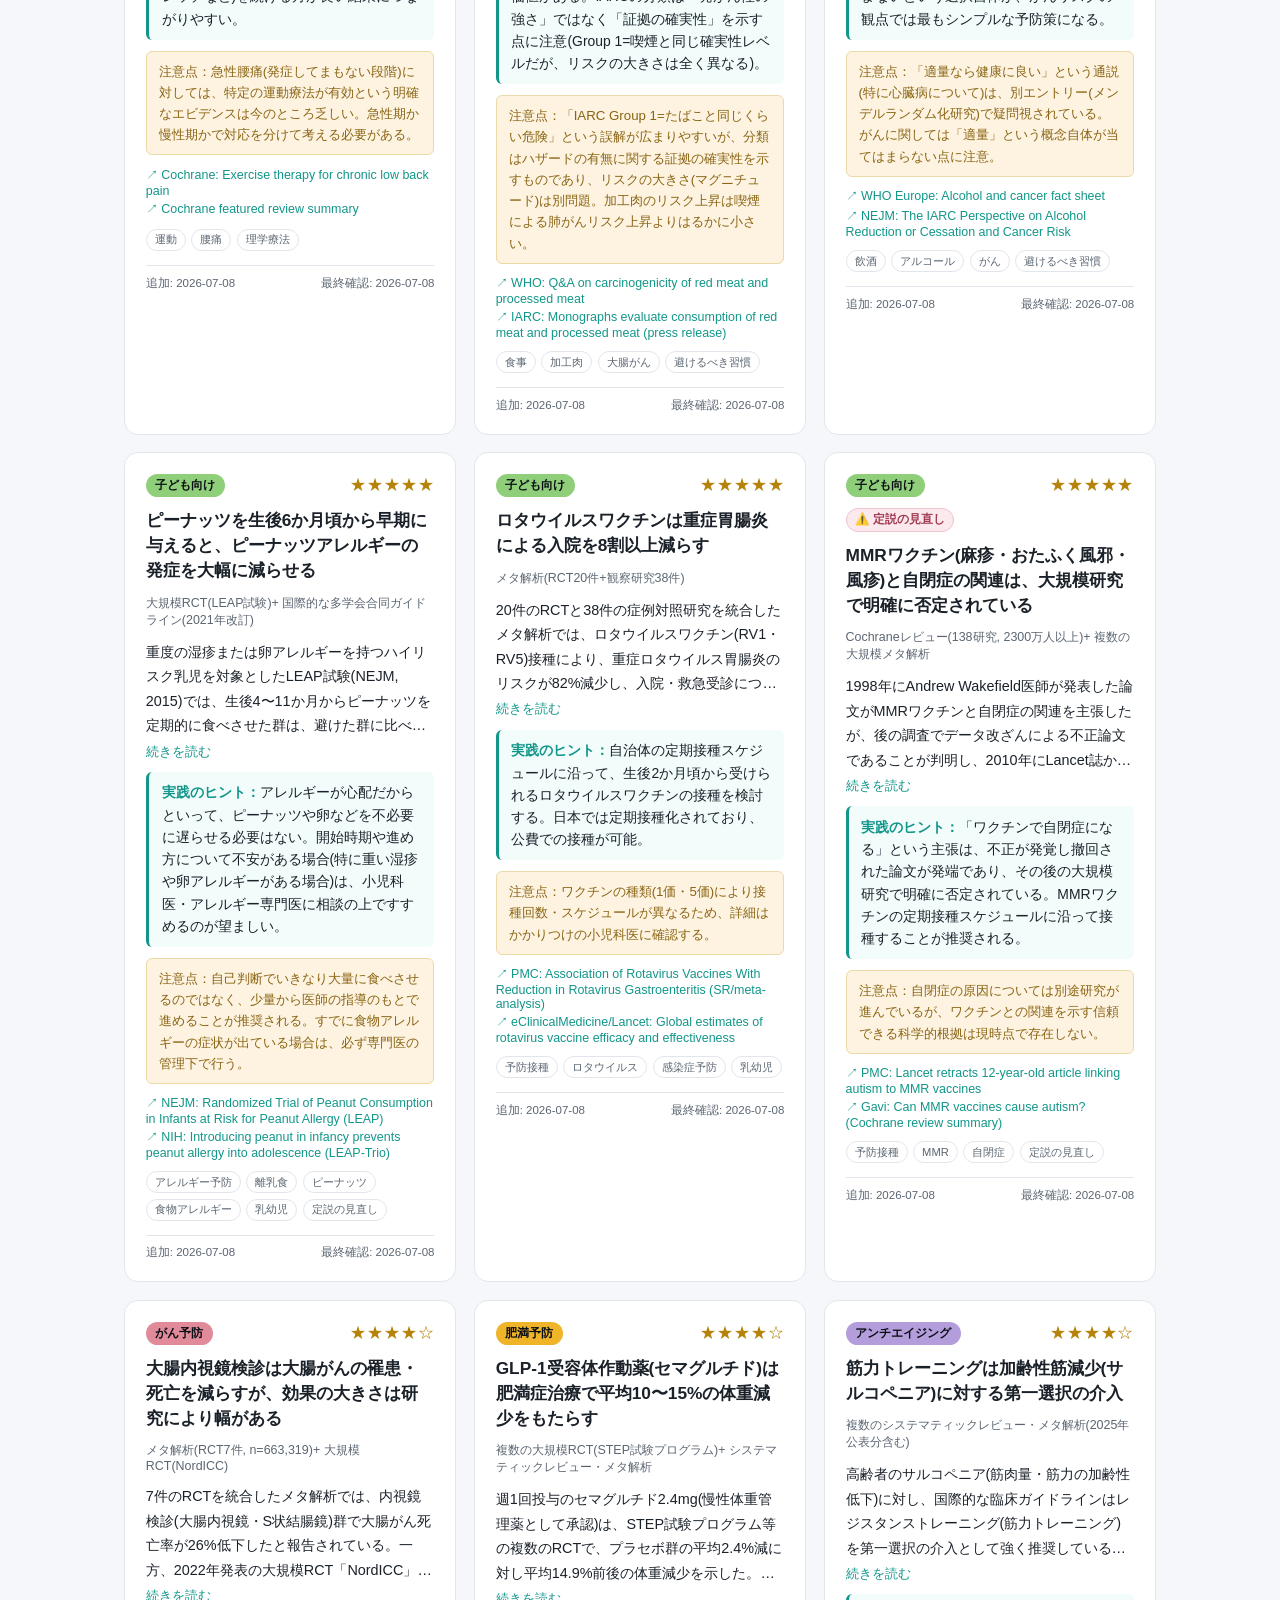
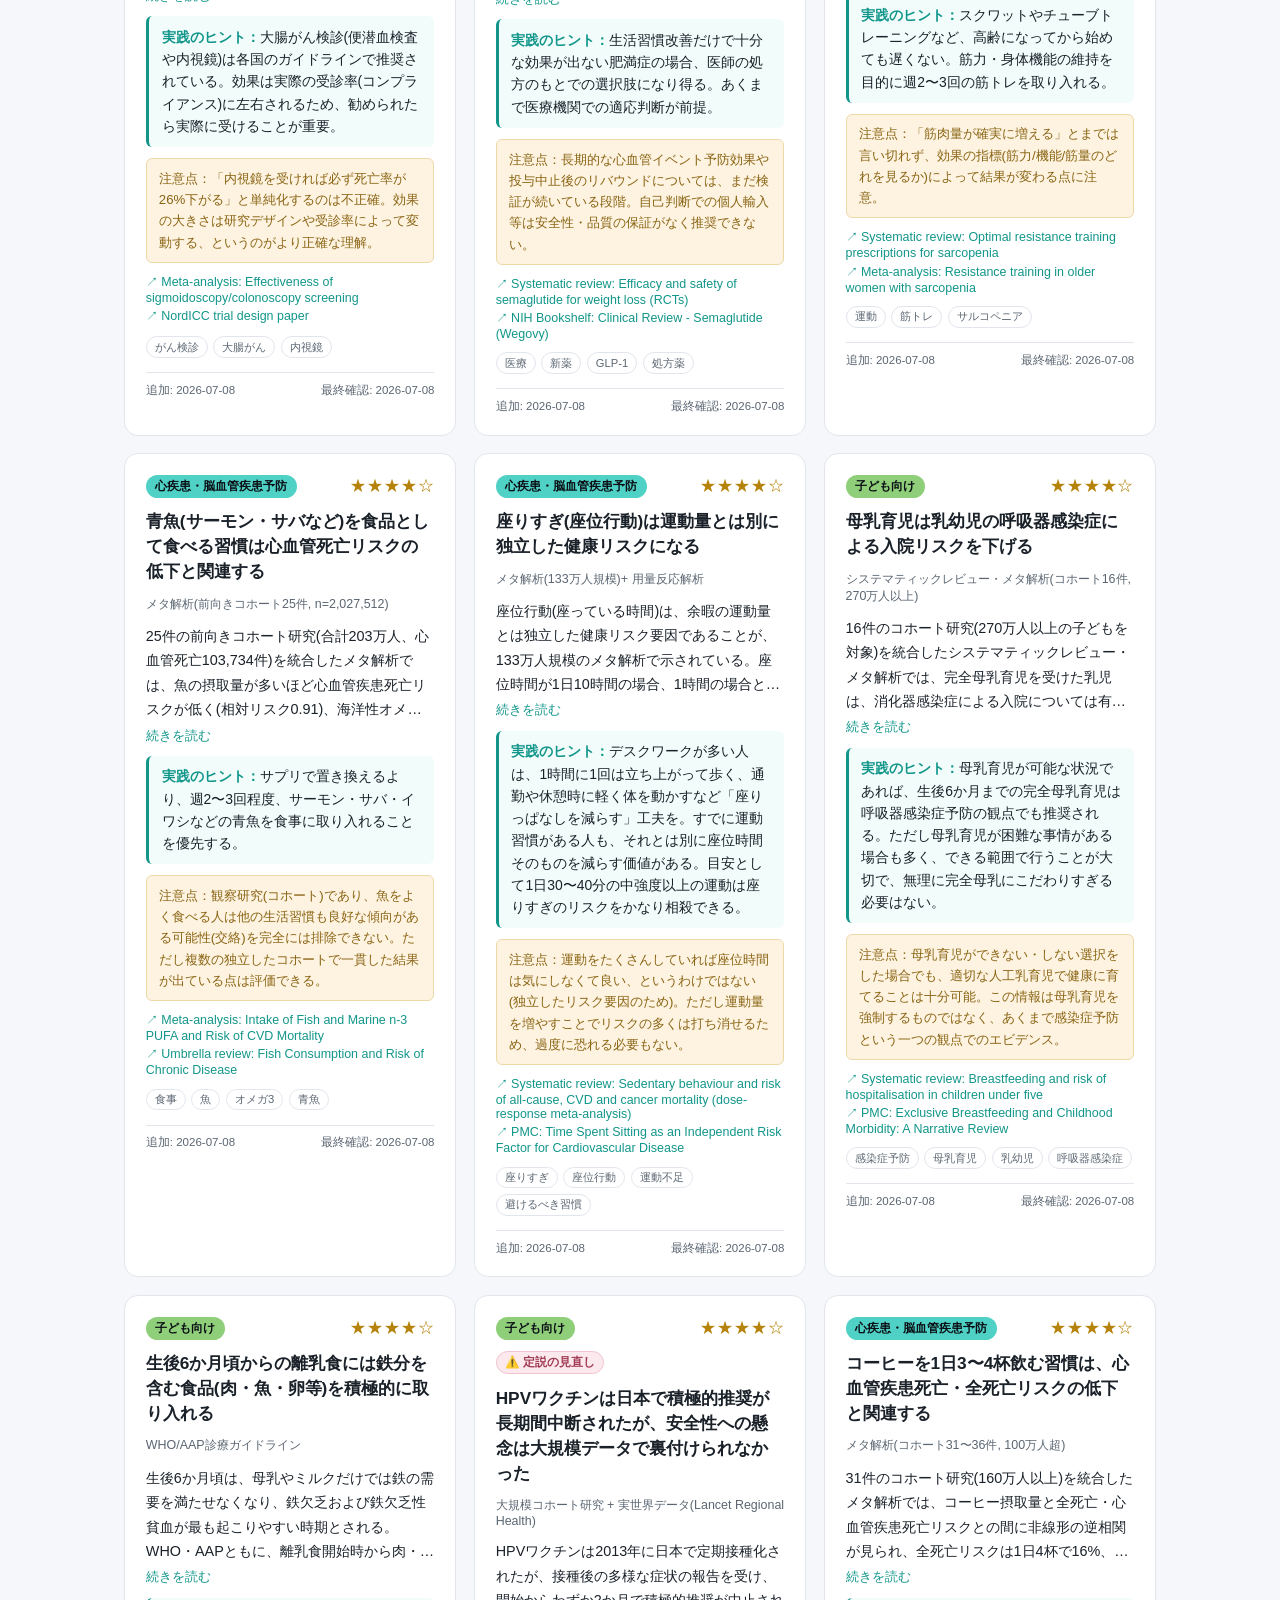
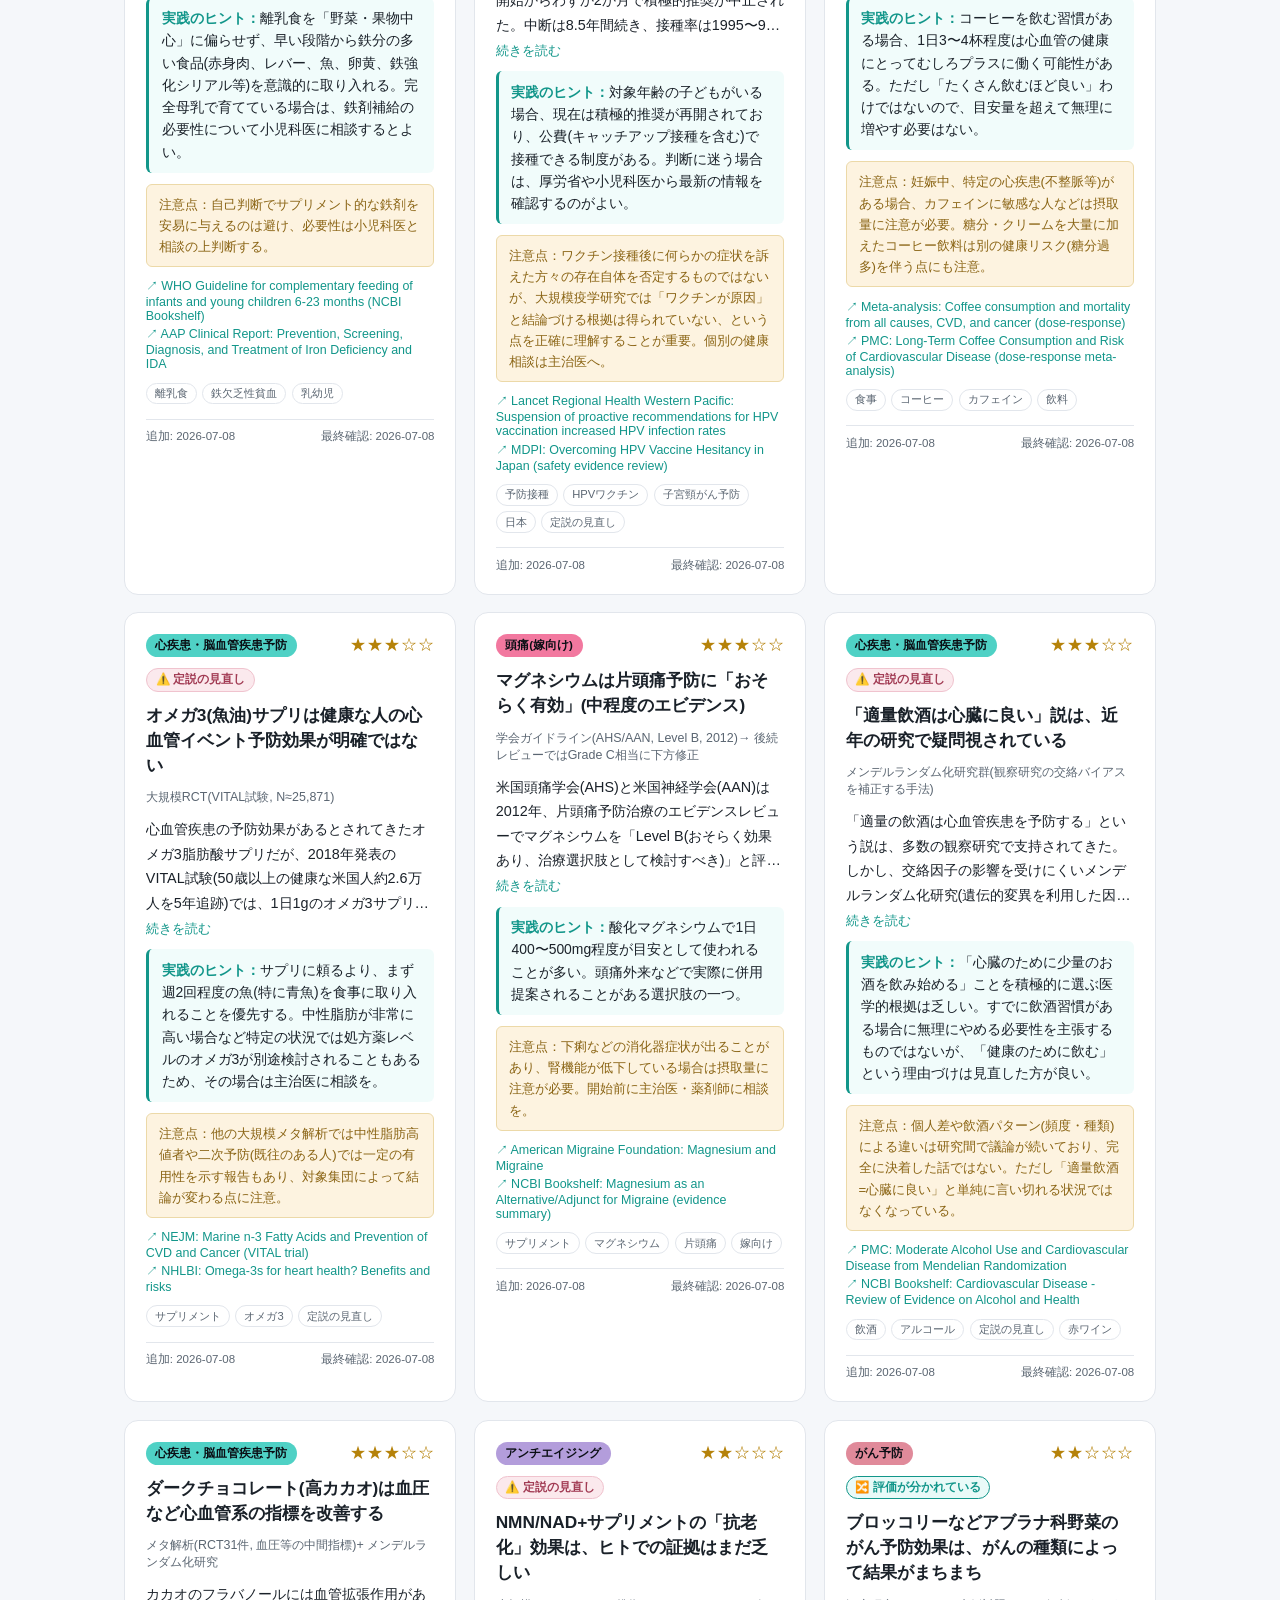
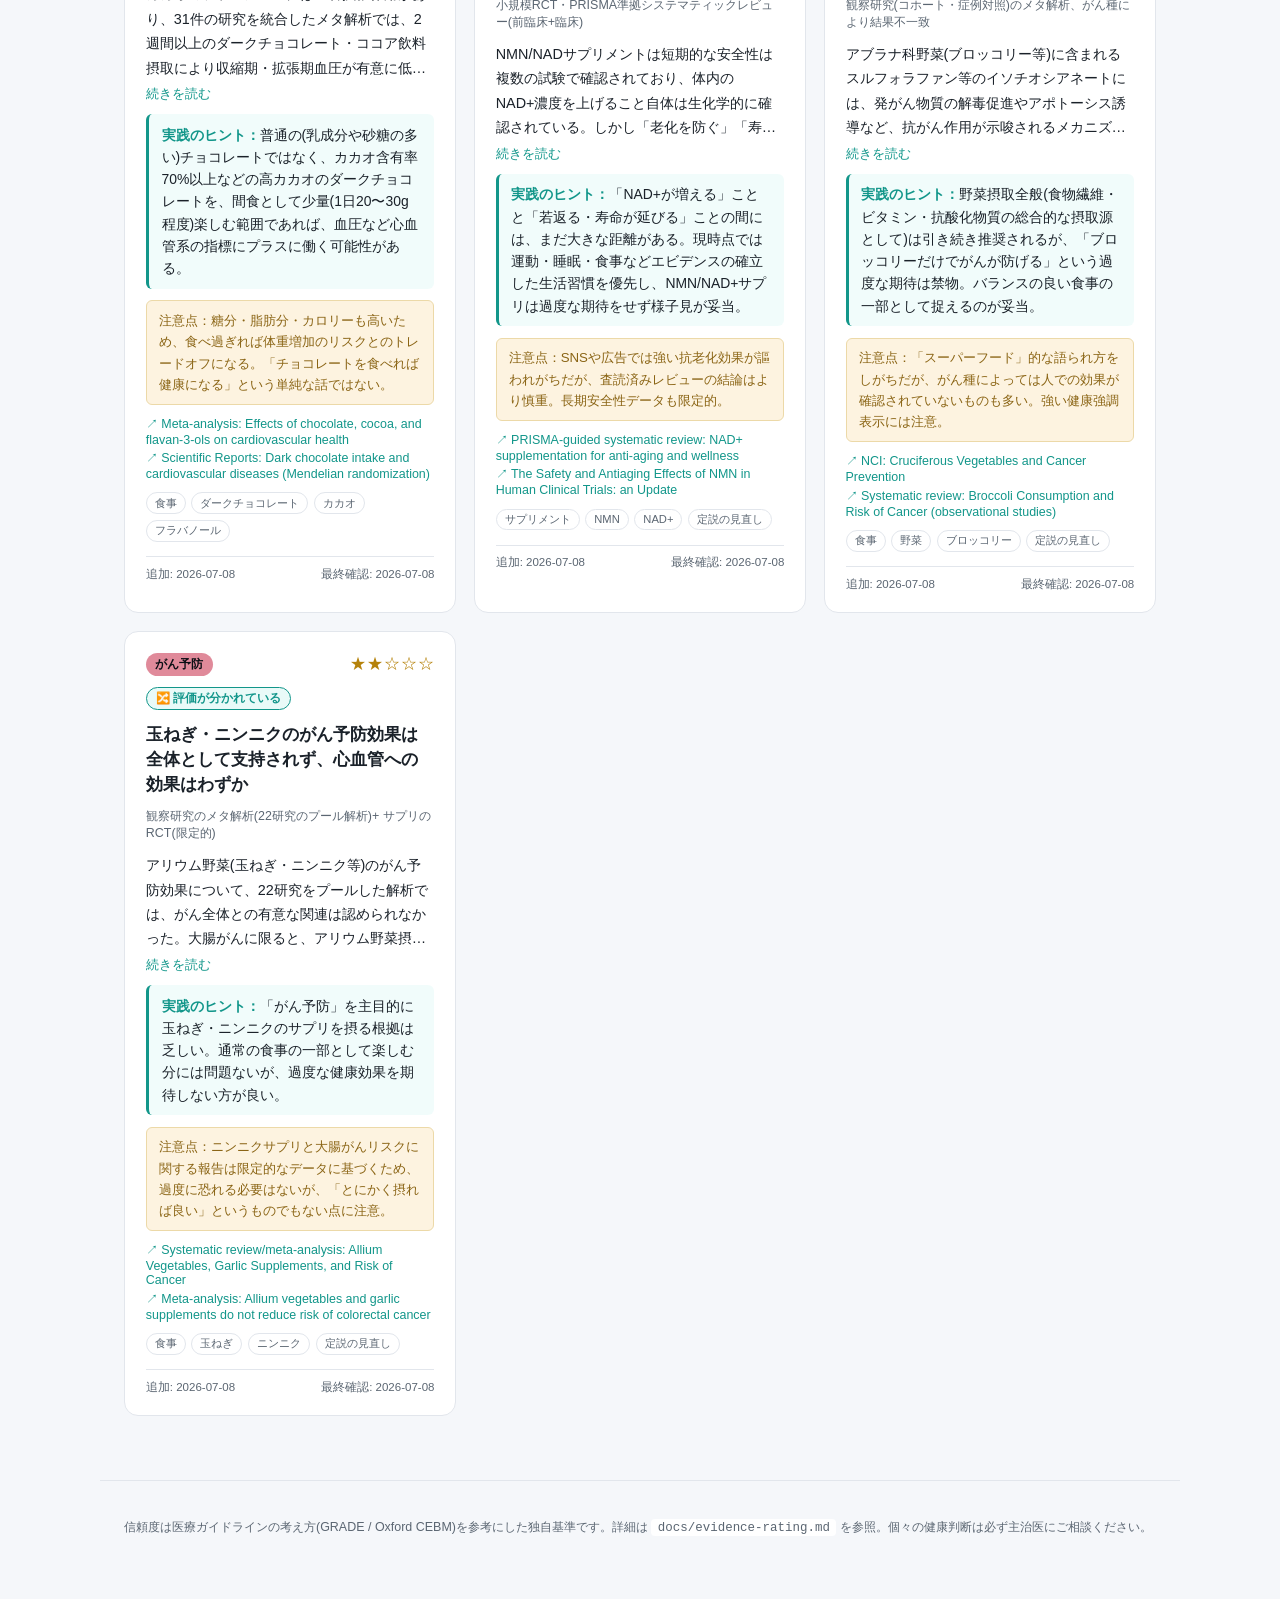
==== commit e9934631: "「食品・運動別」一覧ページ(items.html)を追加 - data/items.json: 運動5種・食品12種のアイコン付き一覧を新設 - site/items.html + items.js:" ====
--- a/site/index.html
+++ b/site/index.html
@@ -20,6 +20,10 @@
       <p class="tagline">家族の健康維持のために根拠のある知識を集める</p>
     </div>
   </div>
+  <nav class="view-tabs" aria-label="表示の切り替え">
+    <a href="index.html" class="view-tab active">カテゴリ別</a>
+    <a href="items.html" class="view-tab">食品・運動別</a>
+  </nav>
 </header>
 
 <main>
--- a/site/style.css
+++ b/site/style.css
@@ -92,6 +92,33 @@
   font-size: 0.95rem;
 }
 
+.view-tabs {
+  display: inline-flex;
+  border: 1px solid var(--card-border);
+  border-radius: 999px;
+  padding: 3px;
+  background: var(--bg-elevated);
+  margin-top: 1.2rem;
+  gap: 2px;
+}
+
+.view-tab {
+  padding: 0.4rem 0.9rem;
+  border-radius: 999px;
+  font-size: 0.83rem;
+  color: var(--text-muted);
+  text-decoration: none;
+  transition: all 0.15s ease;
+}
+
+.view-tab:hover { color: var(--text); }
+
+.view-tab.active {
+  background: var(--accent);
+  color: #06201d;
+  font-weight: 600;
+}
+
 main {
   max-width: 1080px;
   margin: 0 auto;
@@ -443,3 +470,96 @@
   padding: 0.1rem 0.4rem;
   border-radius: 4px;
 }
+
+.item-section-title {
+  font-size: 0.95rem;
+  font-weight: 700;
+  margin: 1.6rem 0 0.8rem;
+  color: var(--text);
+}
+
+.item-section-title:first-child {
+  margin-top: 0;
+}
+
+.item-grid {
+  display: grid;
+  grid-template-columns: repeat(auto-fill, minmax(140px, 1fr));
+  gap: 0.8rem;
+}
+
+.item-card {
+  background: var(--card);
+  border: 1px solid var(--card-border);
+  border-radius: 12px;
+  padding: 0.9rem;
+  text-decoration: none;
+  display: block;
+  transition: border-color 0.15s ease, transform 0.1s ease;
+}
+
+.item-card:hover {
+  border-color: var(--accent);
+}
+
+.item-card:focus-visible {
+  outline: 2px solid var(--accent);
+  outline-offset: 2px;
+}
+
+.item-card.has-evidence {
+  border-color: rgba(79, 209, 197, 0.4);
+}
+
+.item-card.empty {
+  opacity: 0.55;
+  border-style: dashed;
+  cursor: default;
+}
+
+.item-icon {
+  font-size: 1.5rem;
+  line-height: 1;
+}
+
+.item-label {
+  font-size: 0.85rem;
+  font-weight: 600;
+  color: var(--text);
+  margin: 0.5rem 0 0.3rem;
+}
+
+.item-card.empty .item-label {
+  color: var(--text-muted);
+}
+
+.item-stars {
+  color: var(--star);
+  font-size: 0.78rem;
+  letter-spacing: 0.05em;
+}
+
+.item-snippet {
+  font-size: 0.72rem;
+  color: var(--text-muted);
+  margin-top: 0.3rem;
+  line-height: 1.5;
+}
+
+.item-empty-label {
+  font-size: 0.72rem;
+  color: var(--text-muted);
+  margin-top: 0.3rem;
+}
+
+.item-debate-badge {
+  display: inline-block;
+  font-size: 0.65rem;
+  font-weight: 600;
+  padding: 0.1rem 0.4rem;
+  border-radius: 999px;
+  background: rgba(79, 209, 197, 0.12);
+  border: 1px solid var(--accent);
+  color: var(--accent);
+  margin-top: 0.3rem;
+}
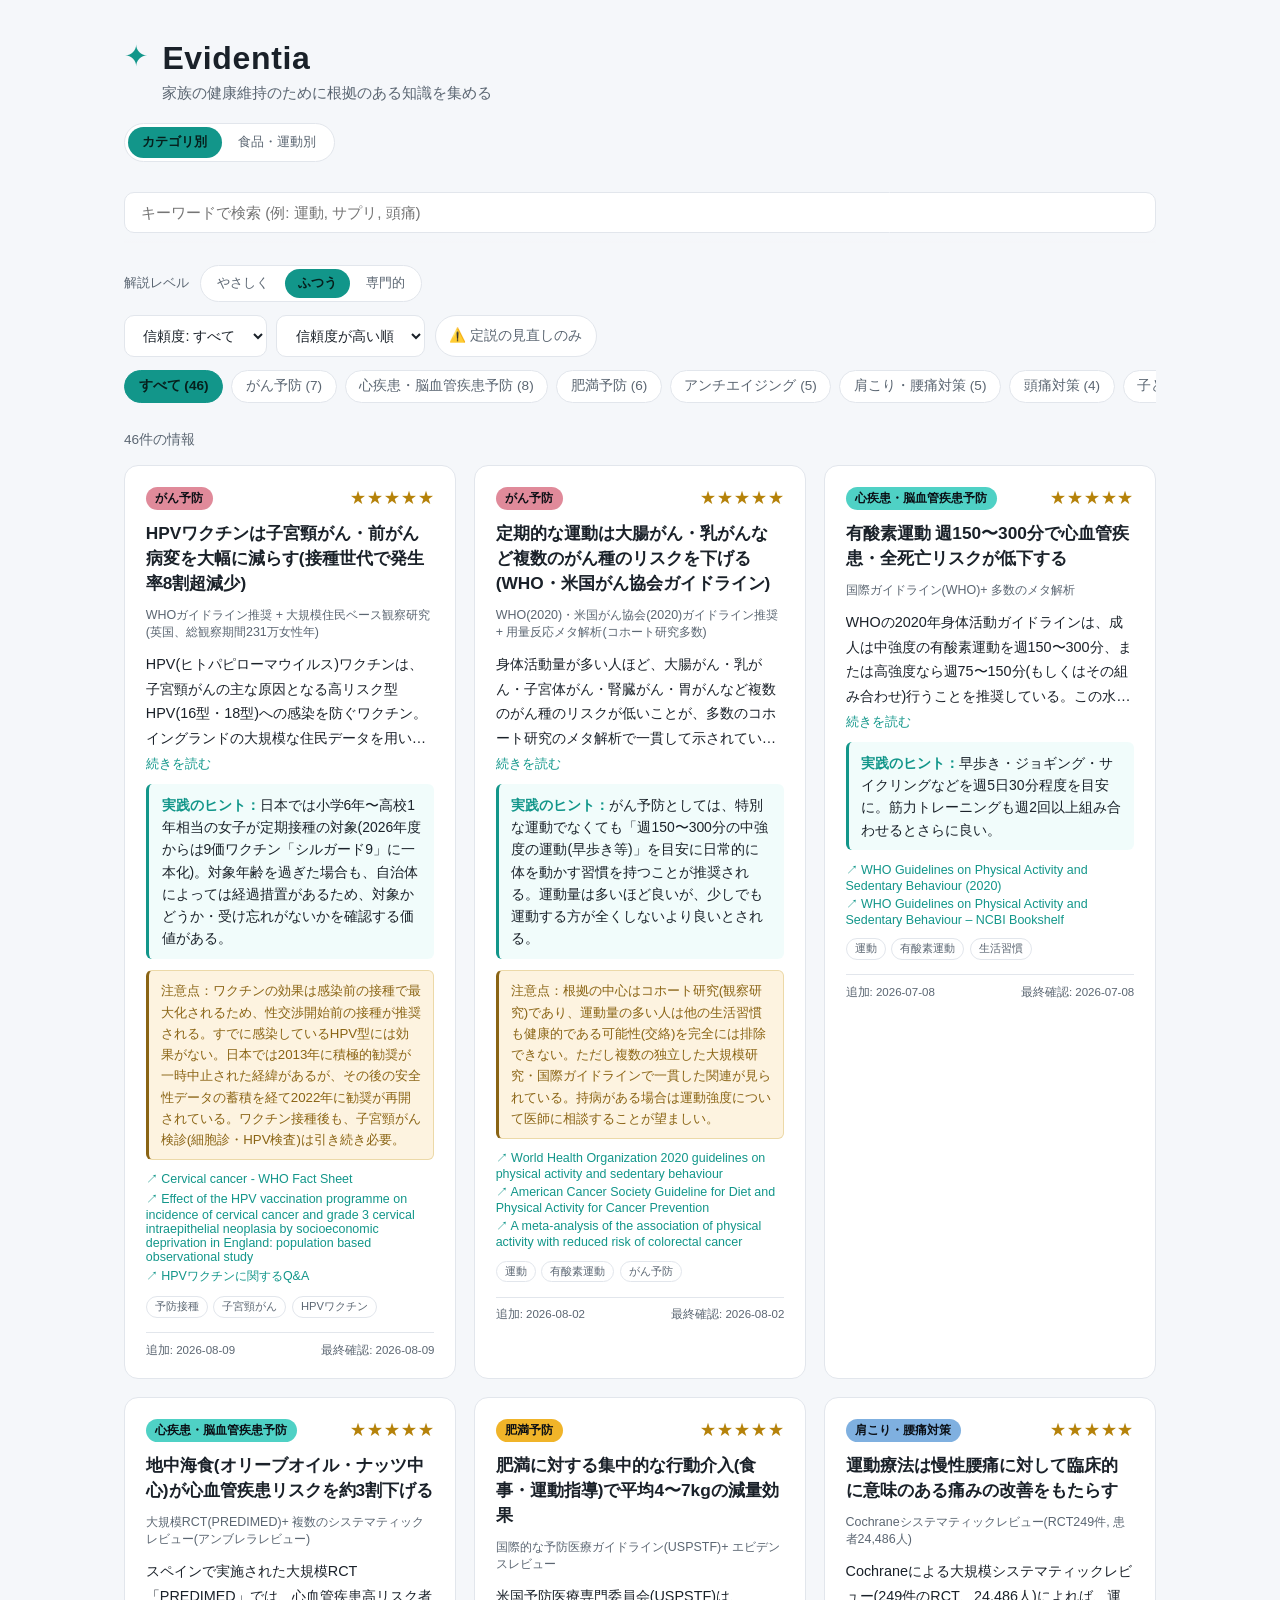
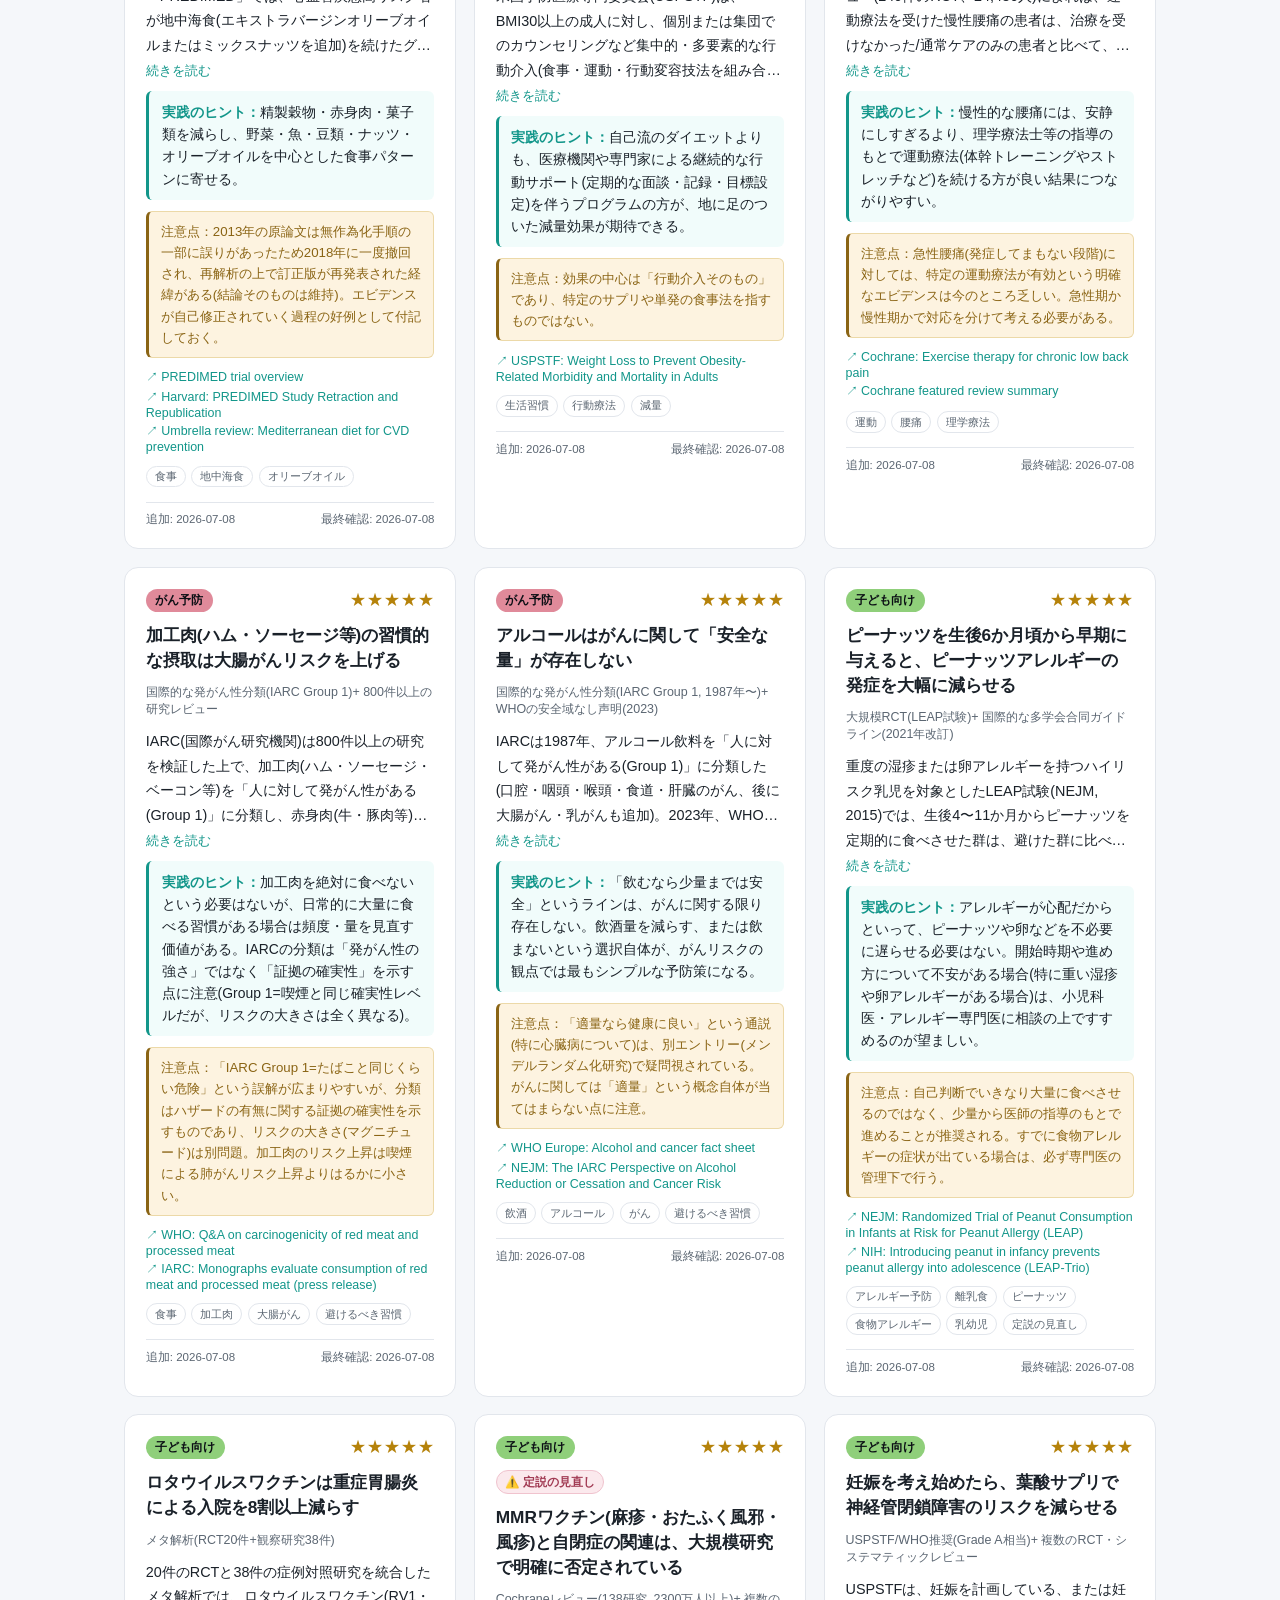
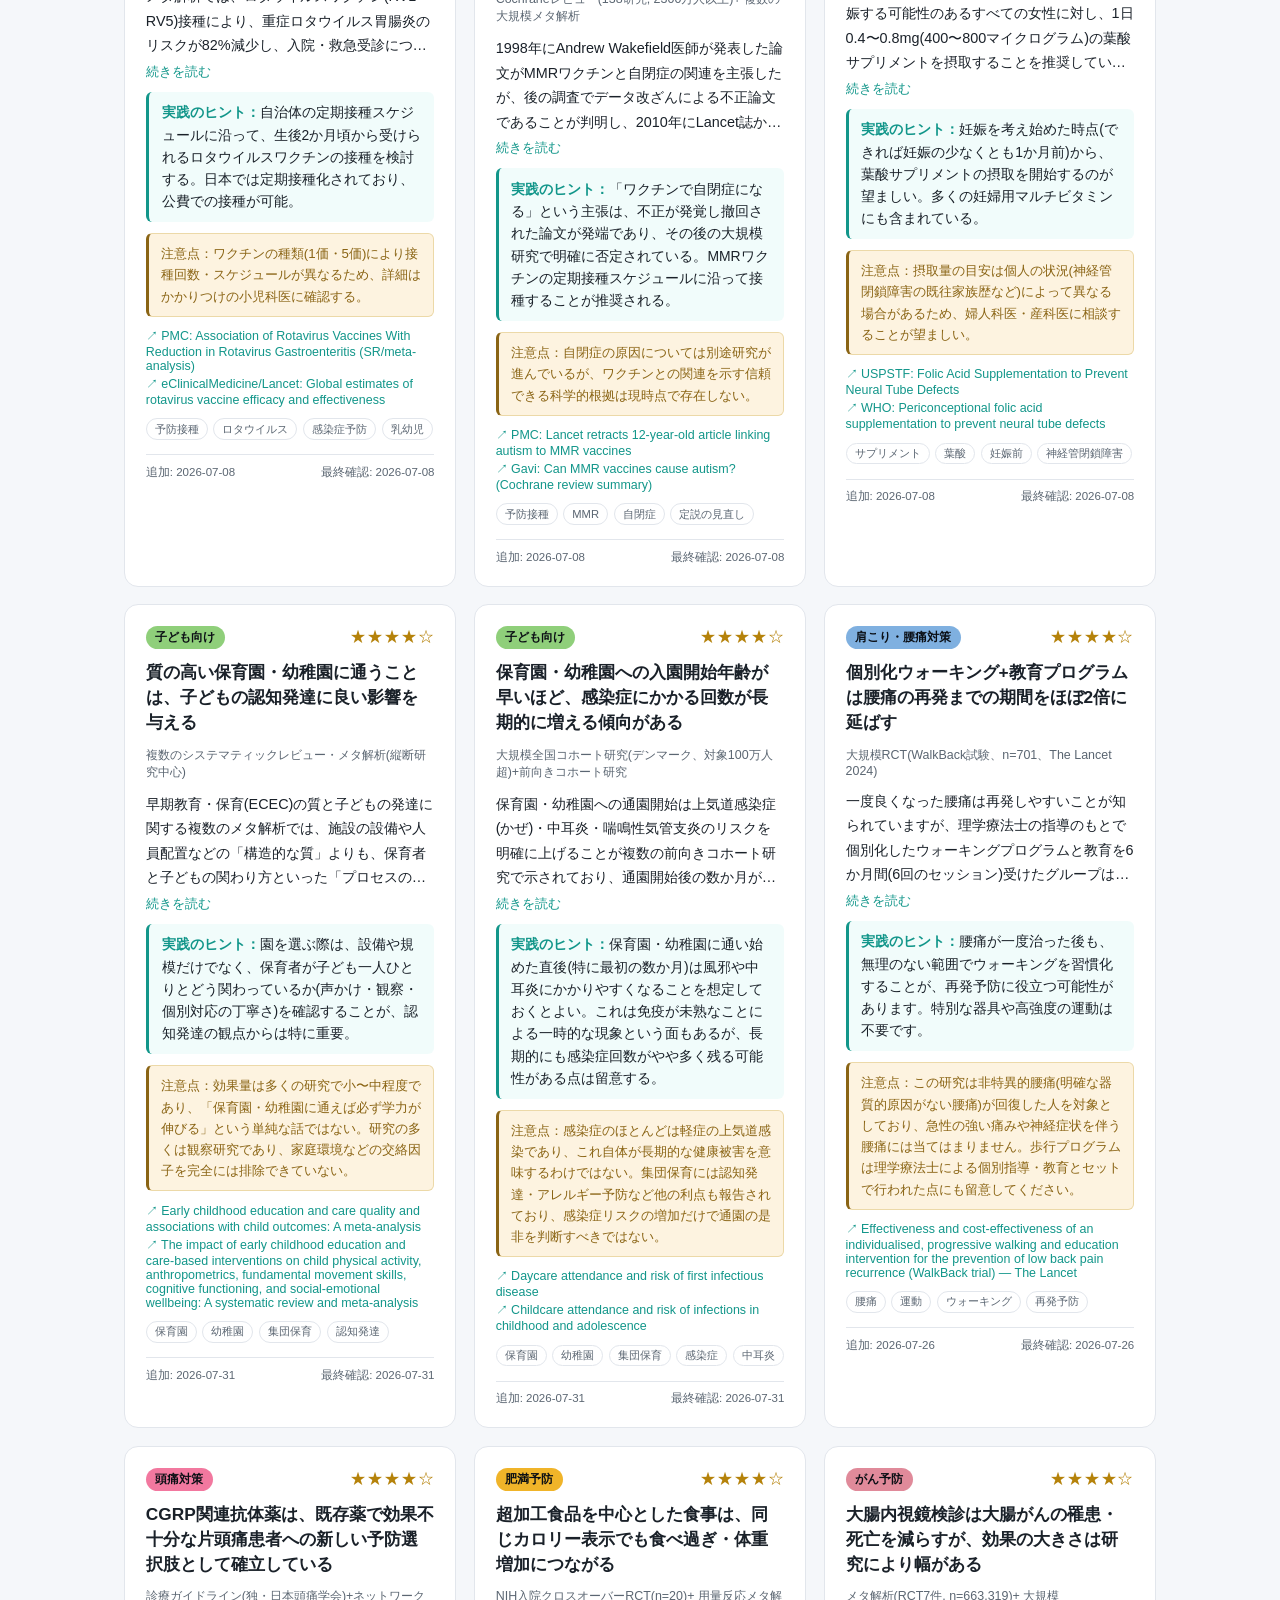
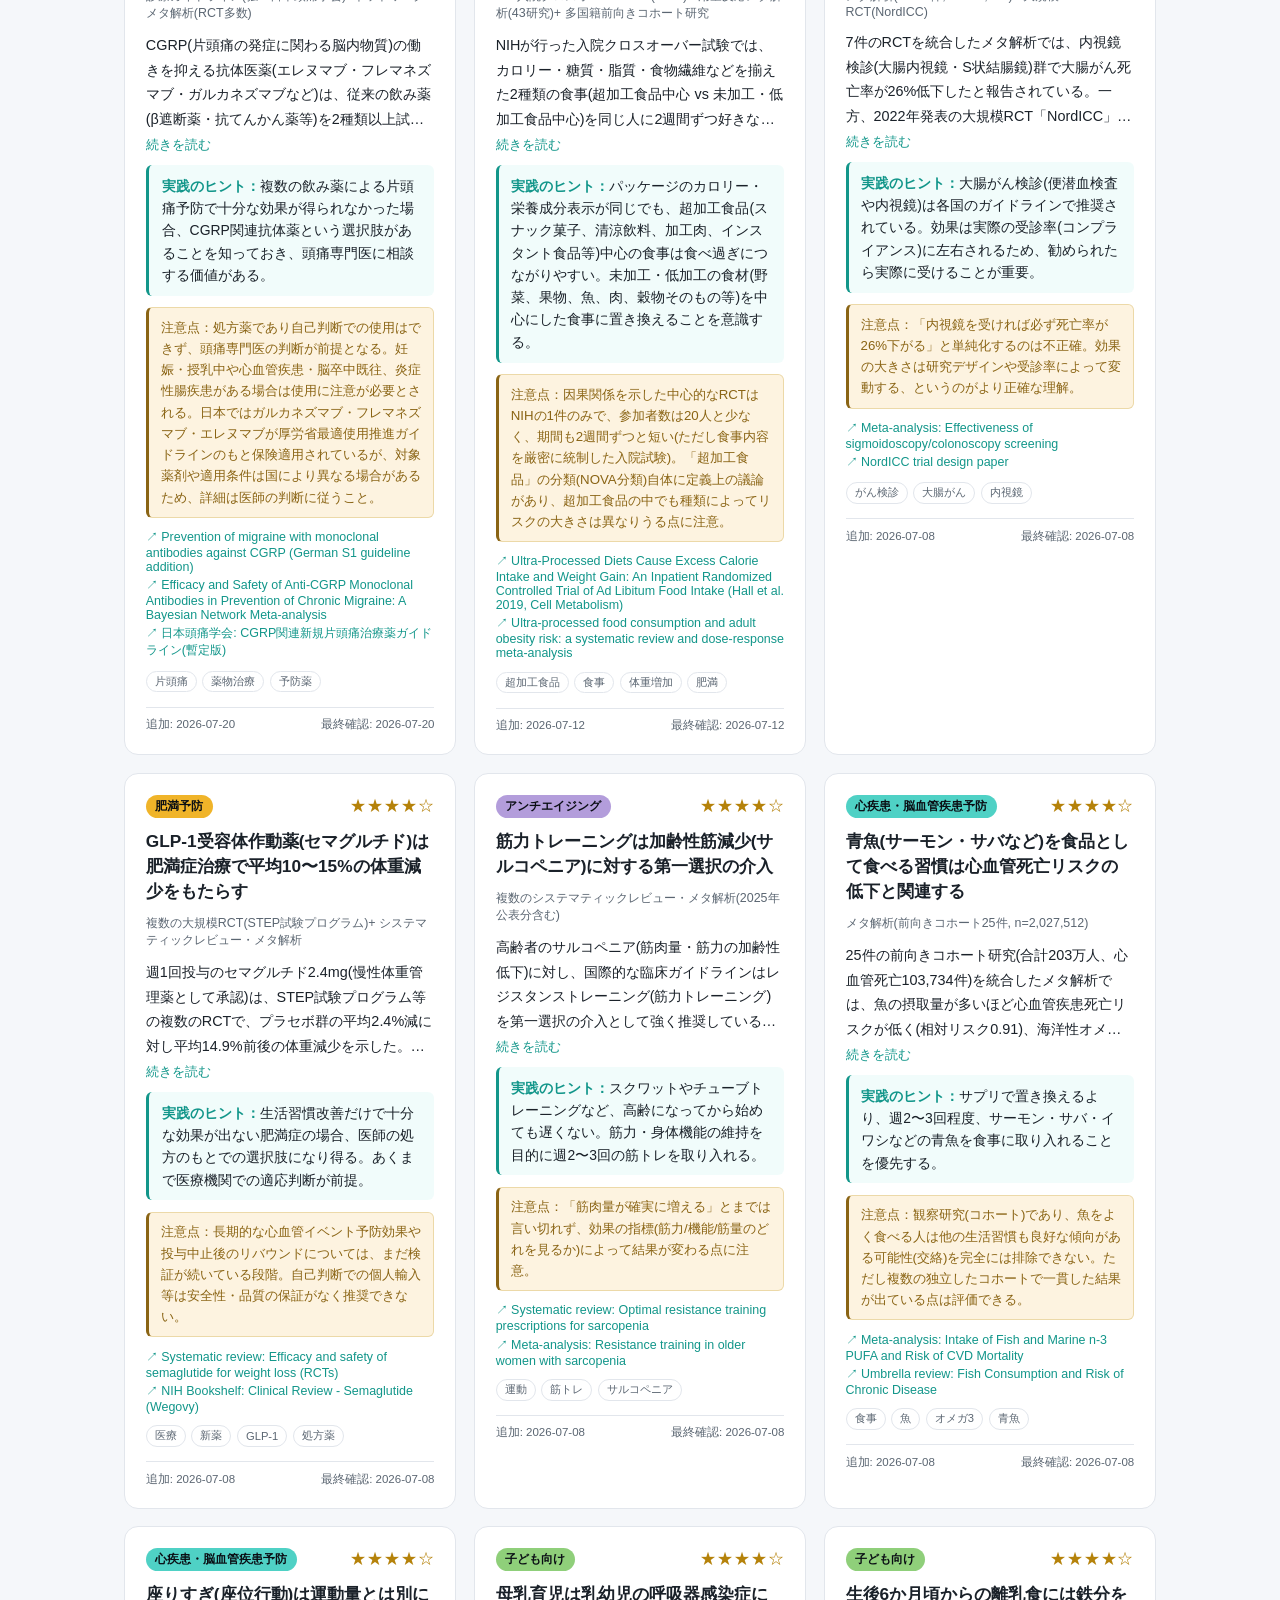
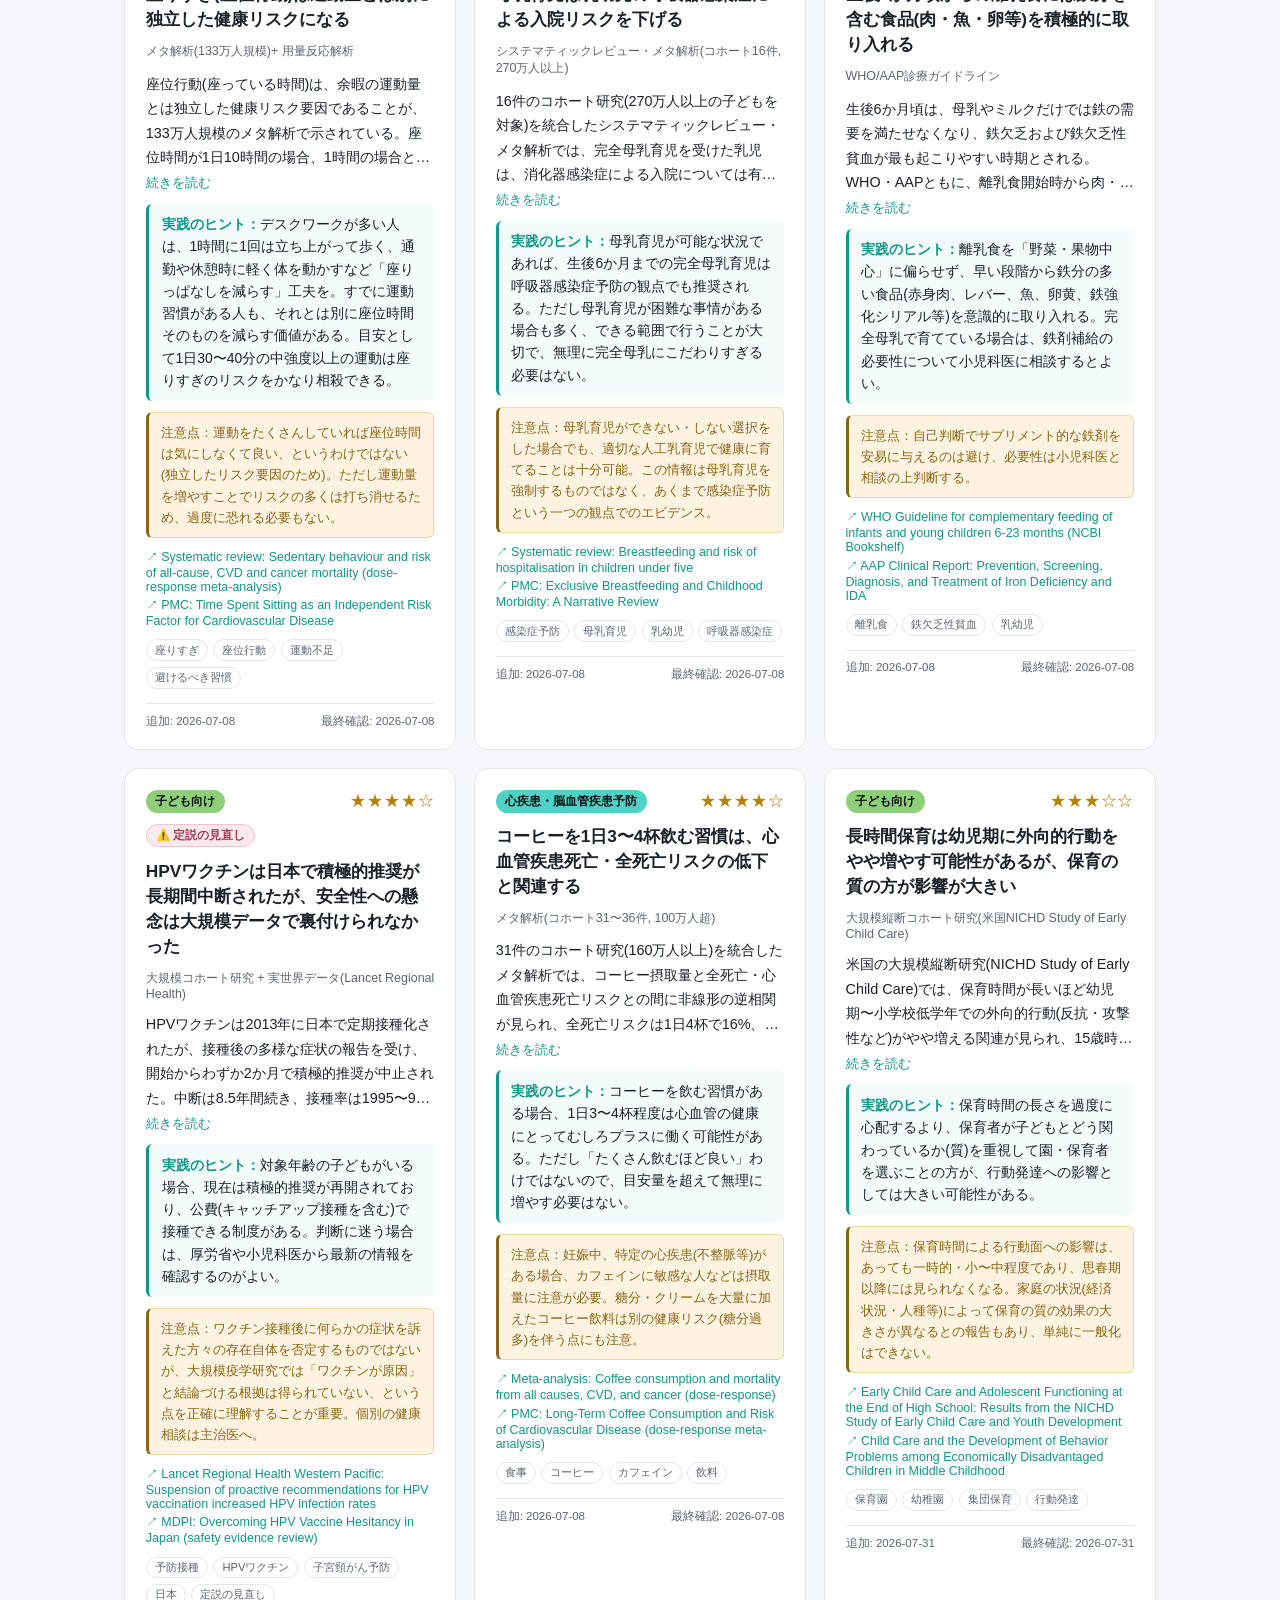
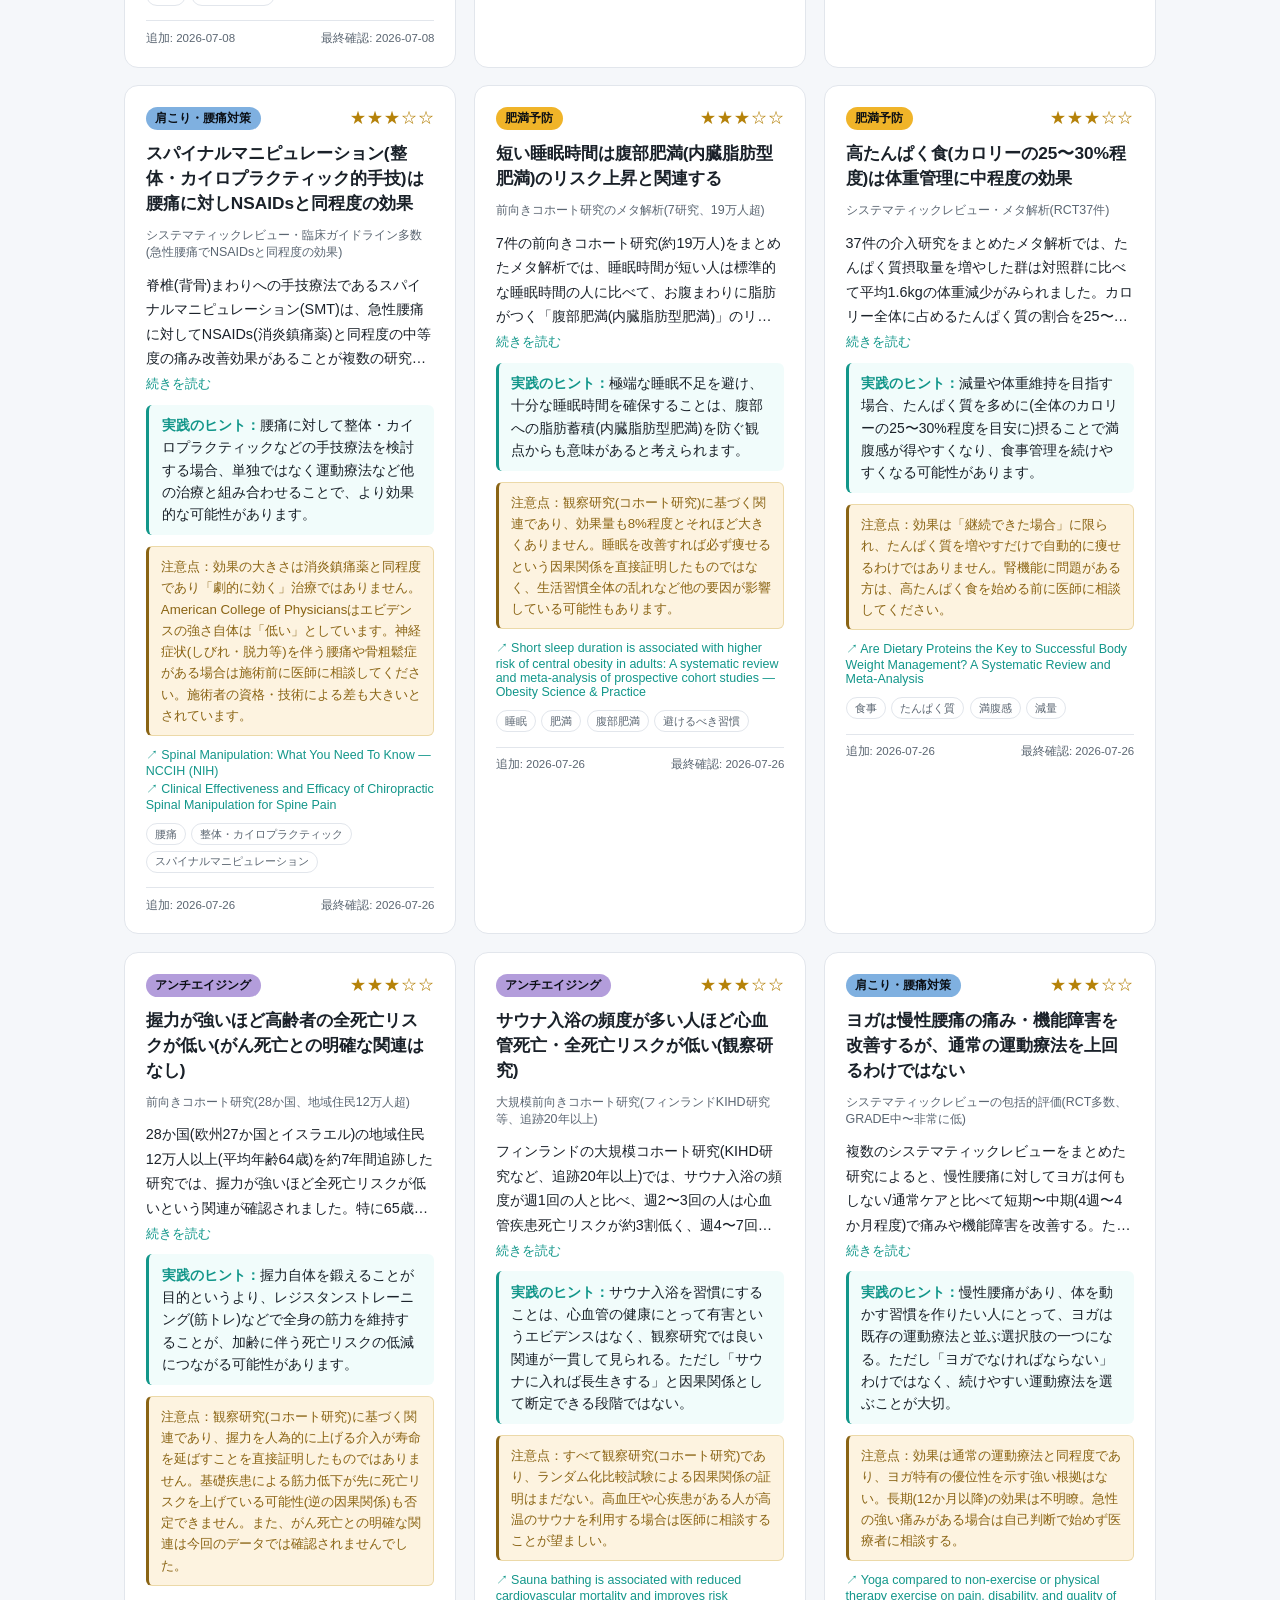
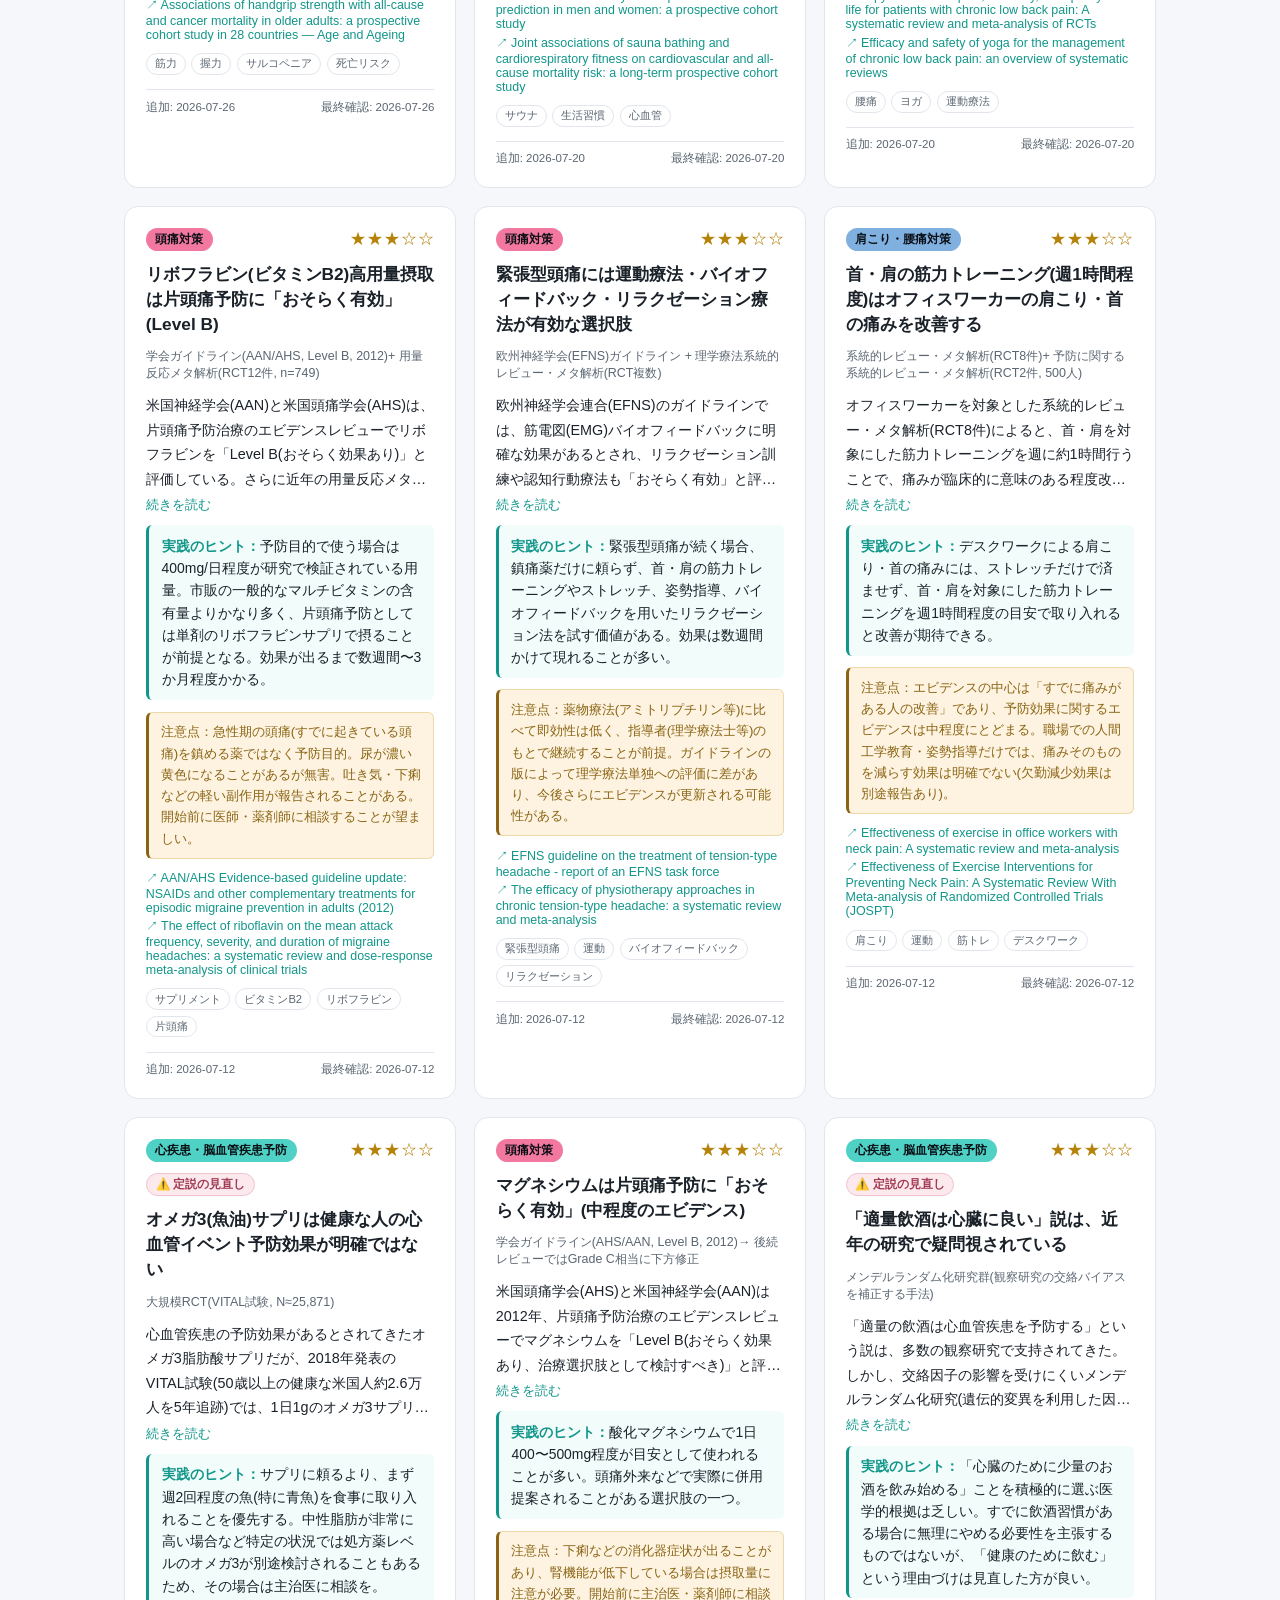
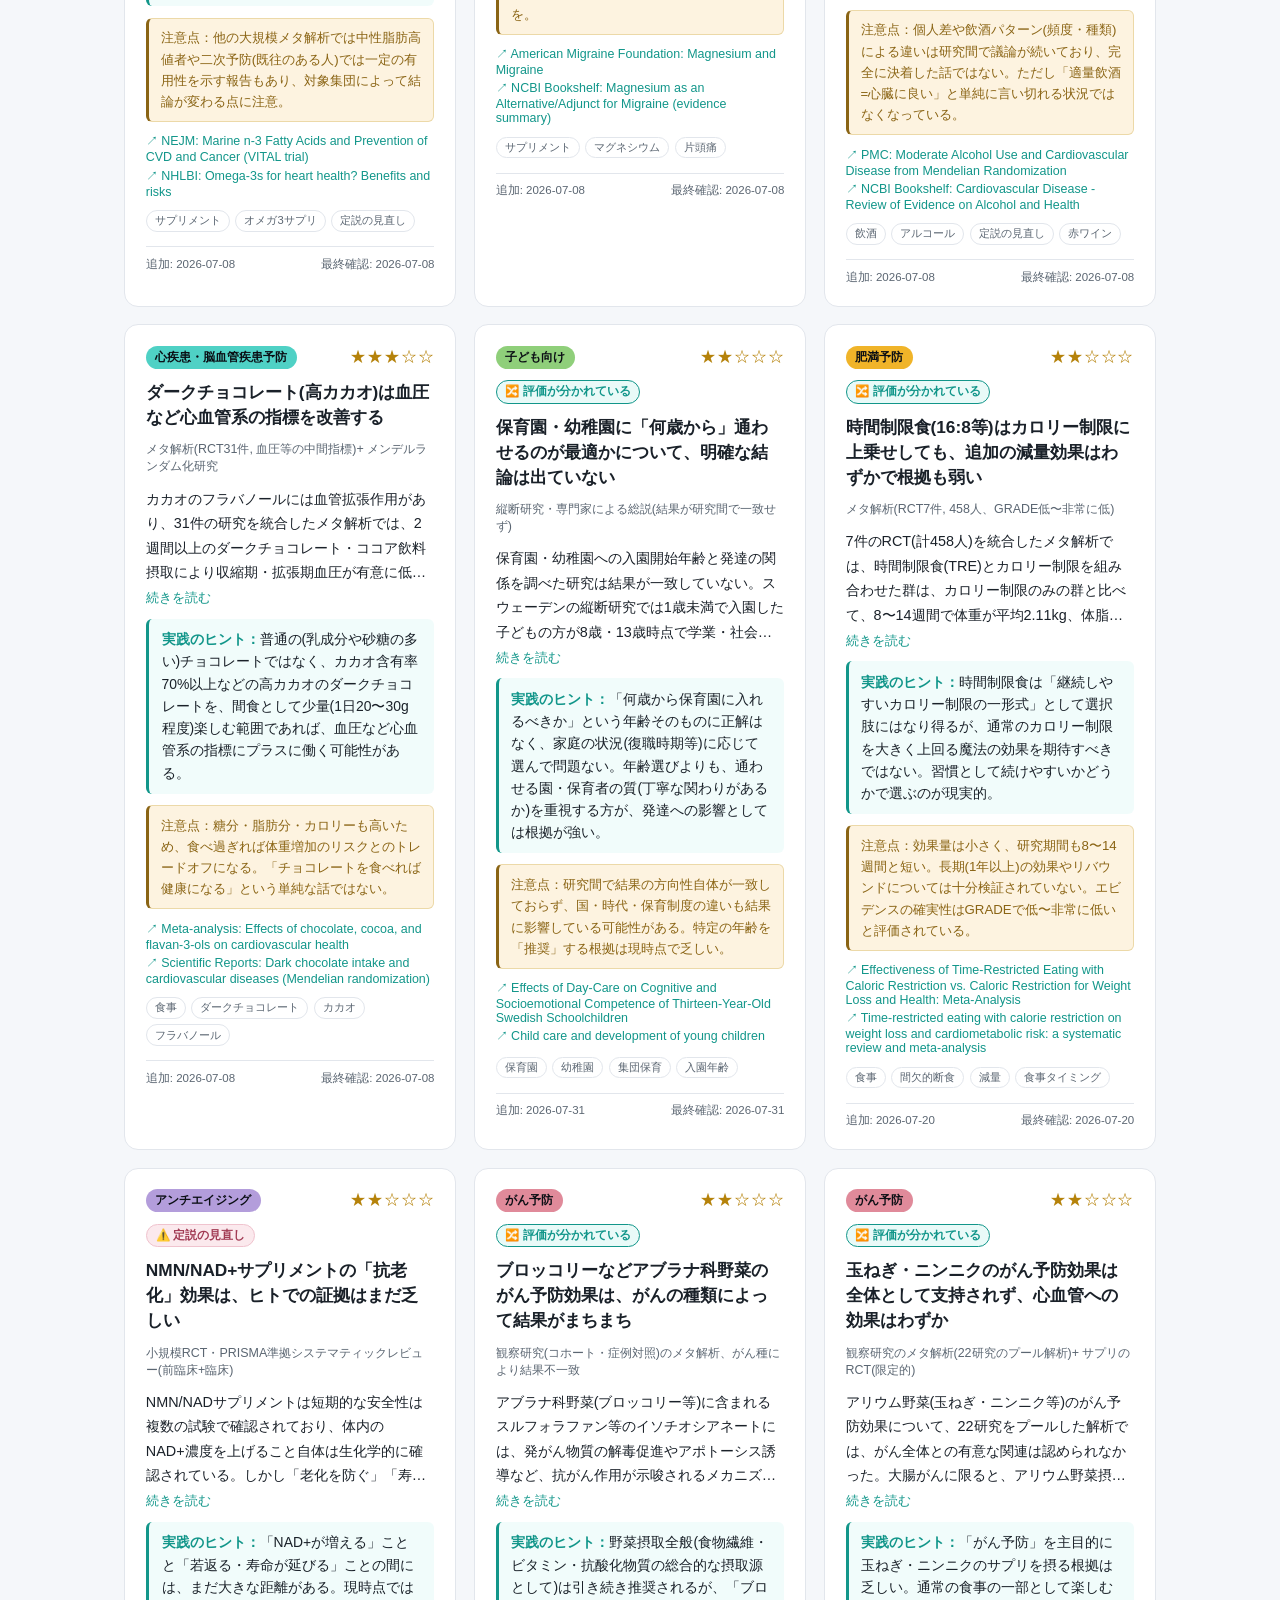
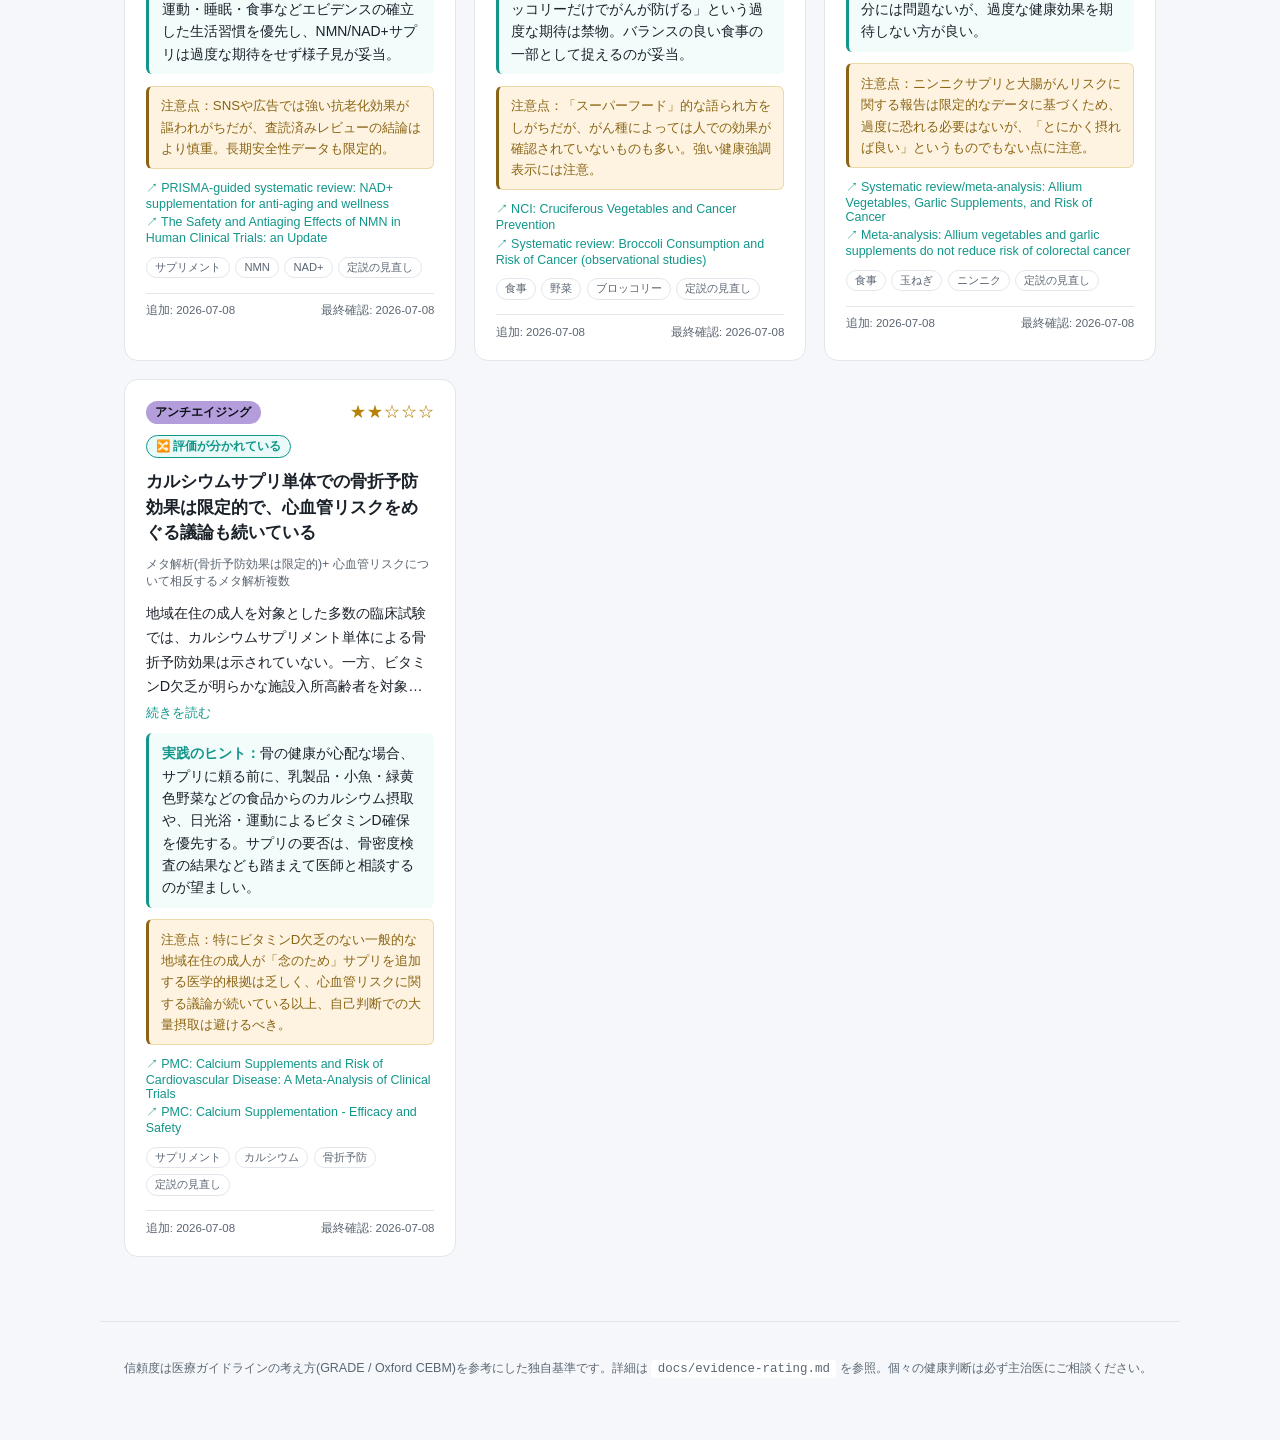
==== commit e7391868: "サイトのモバイル表示とダークモード視認性を改善 - カテゴリ別ページの検索欄のみを小さくstickyにし、フィルター類は通常フローに戻してスマホでの占有面積を削減 - カテゴリチップを横スクロール化 " ====
--- a/site/index.html
+++ b/site/index.html
@@ -27,6 +27,11 @@
 </header>
 
 <main>
+  <div class="search-row search-row-sticky">
+    <label for="search" class="visually-hidden">キーワードで検索</label>
+    <input id="search" type="search" placeholder="キーワードで検索 (例: 運動, サプリ, 頭痛)" autocomplete="off">
+  </div>
+
   <section class="controls">
     <div class="level-row">
       <span class="level-label" id="level-label">解説レベル</span>
@@ -37,10 +42,6 @@
       </div>
     </div>
 
-    <div class="search-row">
-      <label for="search" class="visually-hidden">キーワードで検索</label>
-      <input id="search" type="search" placeholder="キーワードで検索 (例: 運動, サプリ, 頭痛)" autocomplete="off">
-    </div>
     <div class="filter-row">
       <label for="star-filter" class="visually-hidden">信頼度で絞り込み</label>
       <select id="star-filter">
--- a/site/style.css
+++ b/site/style.css
@@ -8,11 +8,11 @@
   --accent: #4fd1c5;
   --star: #f0b429;
   --warn-bg: #2a2013;
-  --warn-border: #5c4419;
-  --warn-text: #e8c877;
+  --warn-border: #7a5a22;
+  --warn-text: #f2d38f;
   --myth-bg: #2a1a1f;
-  --myth-border: #5c2436;
-  --myth-text: #f2a3b5;
+  --myth-border: #7a3049;
+  --myth-text: #f6b8c9;
   --radius: 14px;
   font-size: 16px;
 }
@@ -126,10 +126,15 @@
 }
 
 .controls {
+  padding: 0.75rem 0 1rem;
+}
+
+.search-row-sticky {
   position: sticky;
   top: 0;
-  background: linear-gradient(var(--bg) 85%, transparent);
-  padding: 0.75rem 0 1rem;
+  background: linear-gradient(var(--bg) 92%, transparent);
+  padding-top: 0.4rem;
+  padding-bottom: 0.6rem;
   z-index: 10;
 }
 
@@ -223,7 +228,18 @@
 .chip-row {
   display: flex;
   gap: 0.5rem;
-  flex-wrap: wrap;
+  flex-wrap: nowrap;
+  overflow-x: auto;
+  padding-bottom: 4px;
+  scrollbar-width: none;
+}
+
+.chip-row::-webkit-scrollbar {
+  display: none;
+}
+
+.chip-row .chip {
+  flex: 0 0 auto;
 }
 
 .chip {
@@ -372,9 +388,16 @@
   line-height: 1.6;
   background: var(--warn-bg);
   border: 1px solid var(--warn-border);
+  border-left: 3px solid var(--warn-text);
   color: var(--warn-text);
   padding: 0.55rem 0.75rem;
   border-radius: 6px;
+}
+
+.badge-row {
+  display: flex;
+  flex-wrap: wrap;
+  gap: 0.4rem;
 }
 
 .myth-badge {
@@ -398,6 +421,18 @@
   background: rgba(79, 209, 197, 0.12);
   border: 1px solid var(--accent);
   color: var(--accent);
+  width: fit-content;
+}
+
+.stale-badge {
+  display: inline-block;
+  font-size: 0.72rem;
+  font-weight: 600;
+  padding: 0.2rem 0.55rem;
+  border-radius: 999px;
+  background: var(--bg-elevated);
+  border: 1px solid var(--card-border);
+  color: var(--text-muted);
   width: fit-content;
 }
 
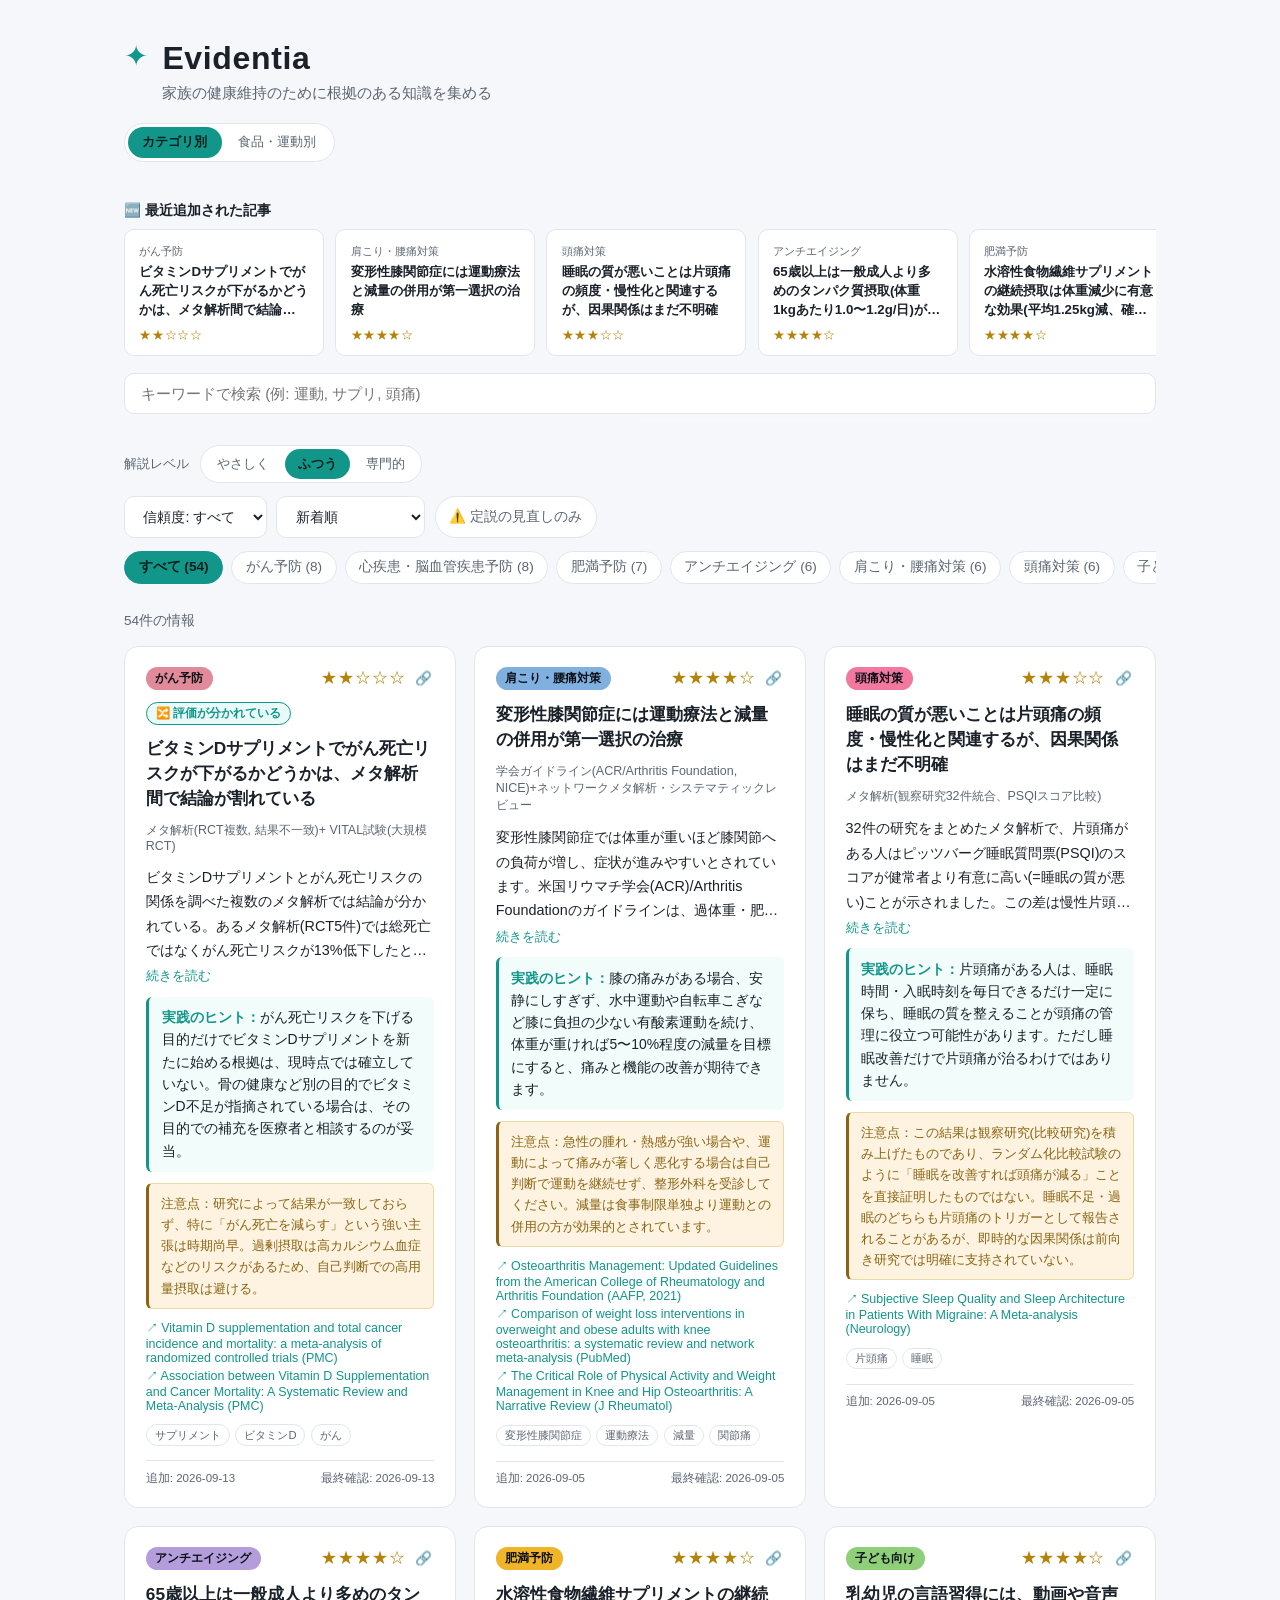
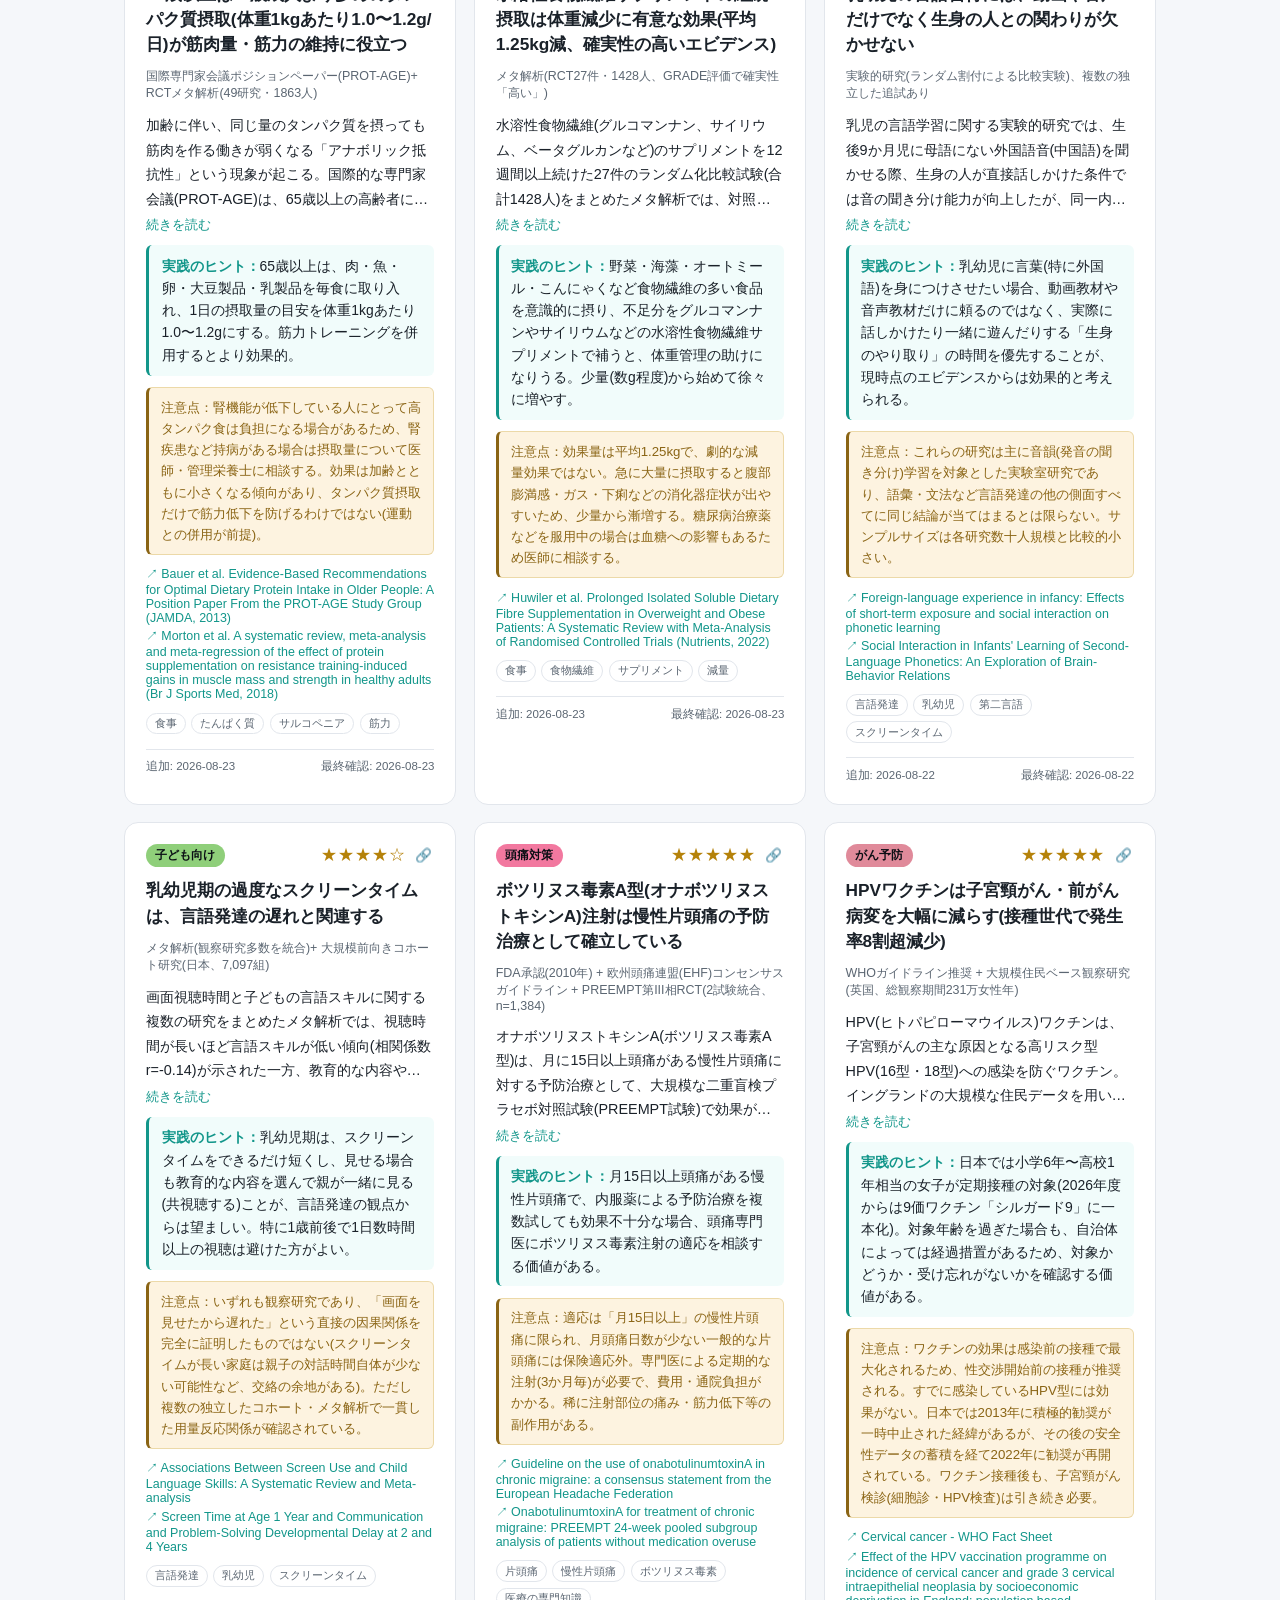
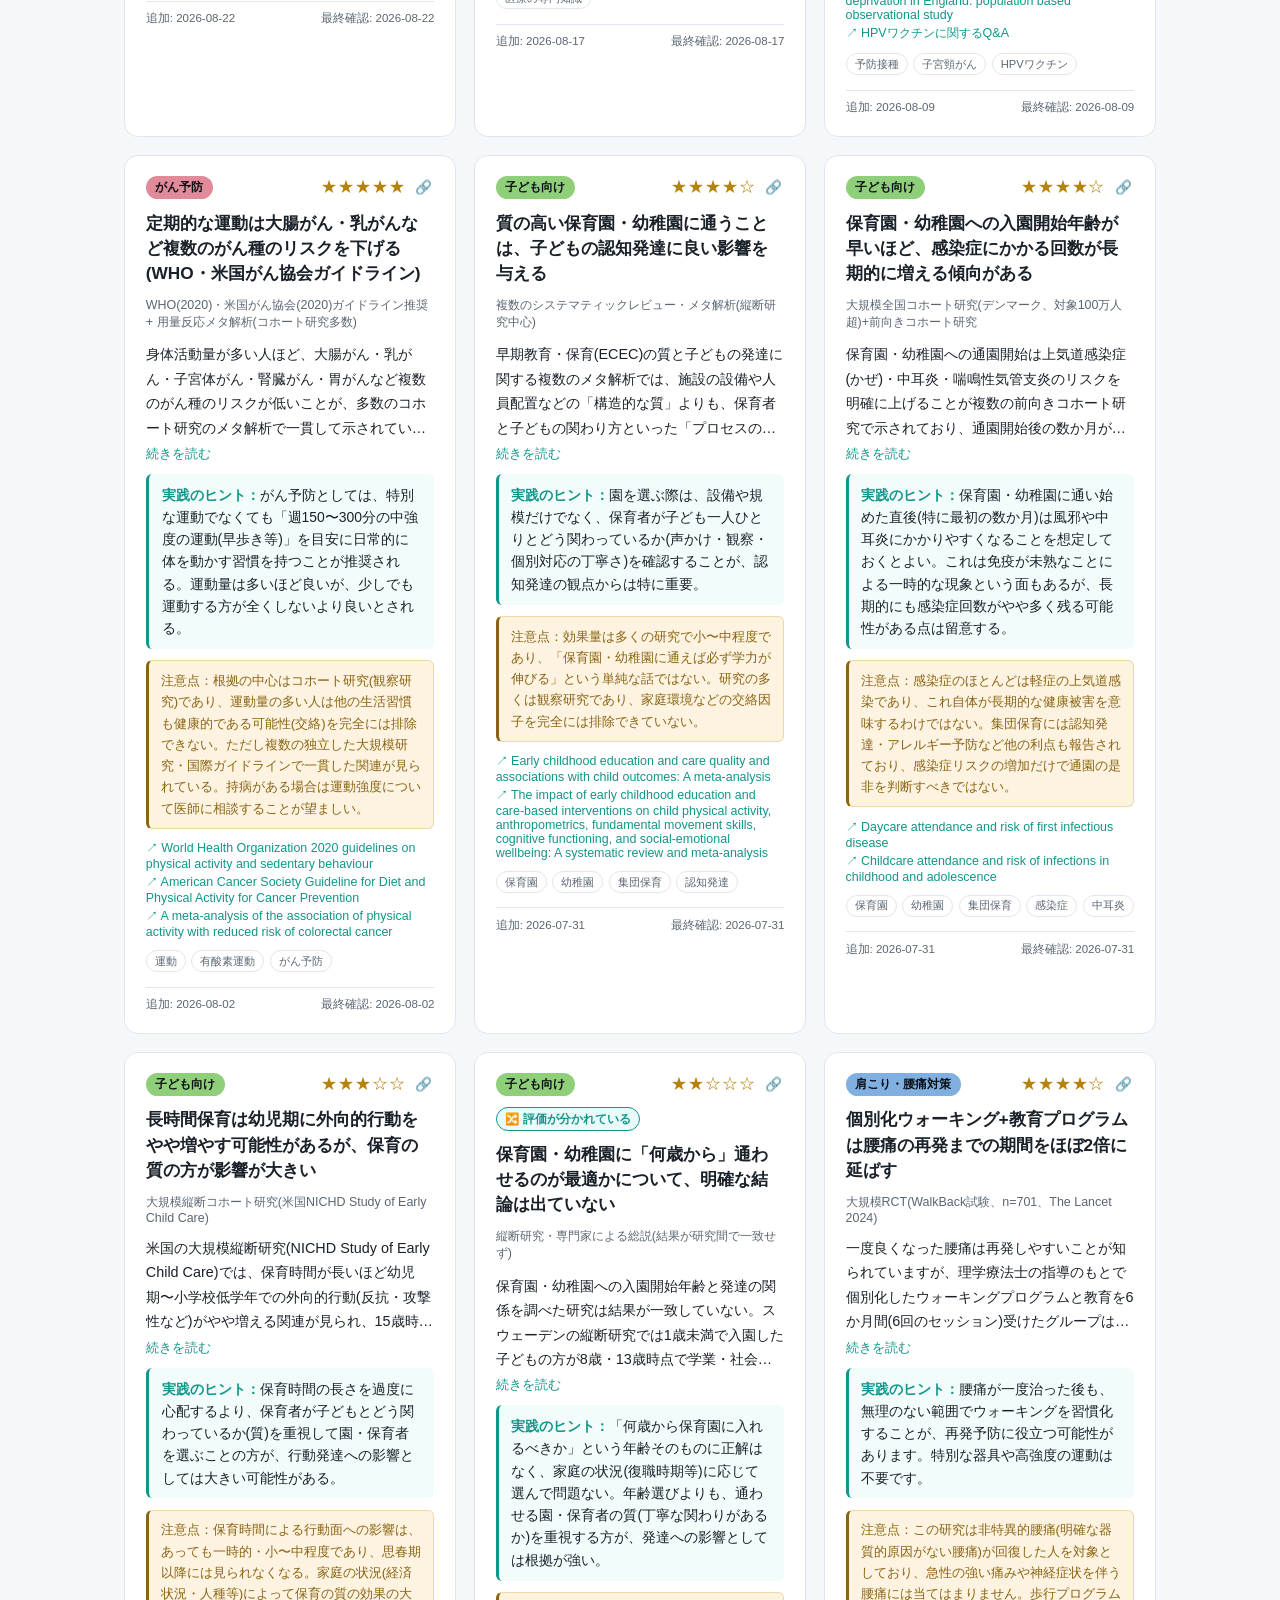
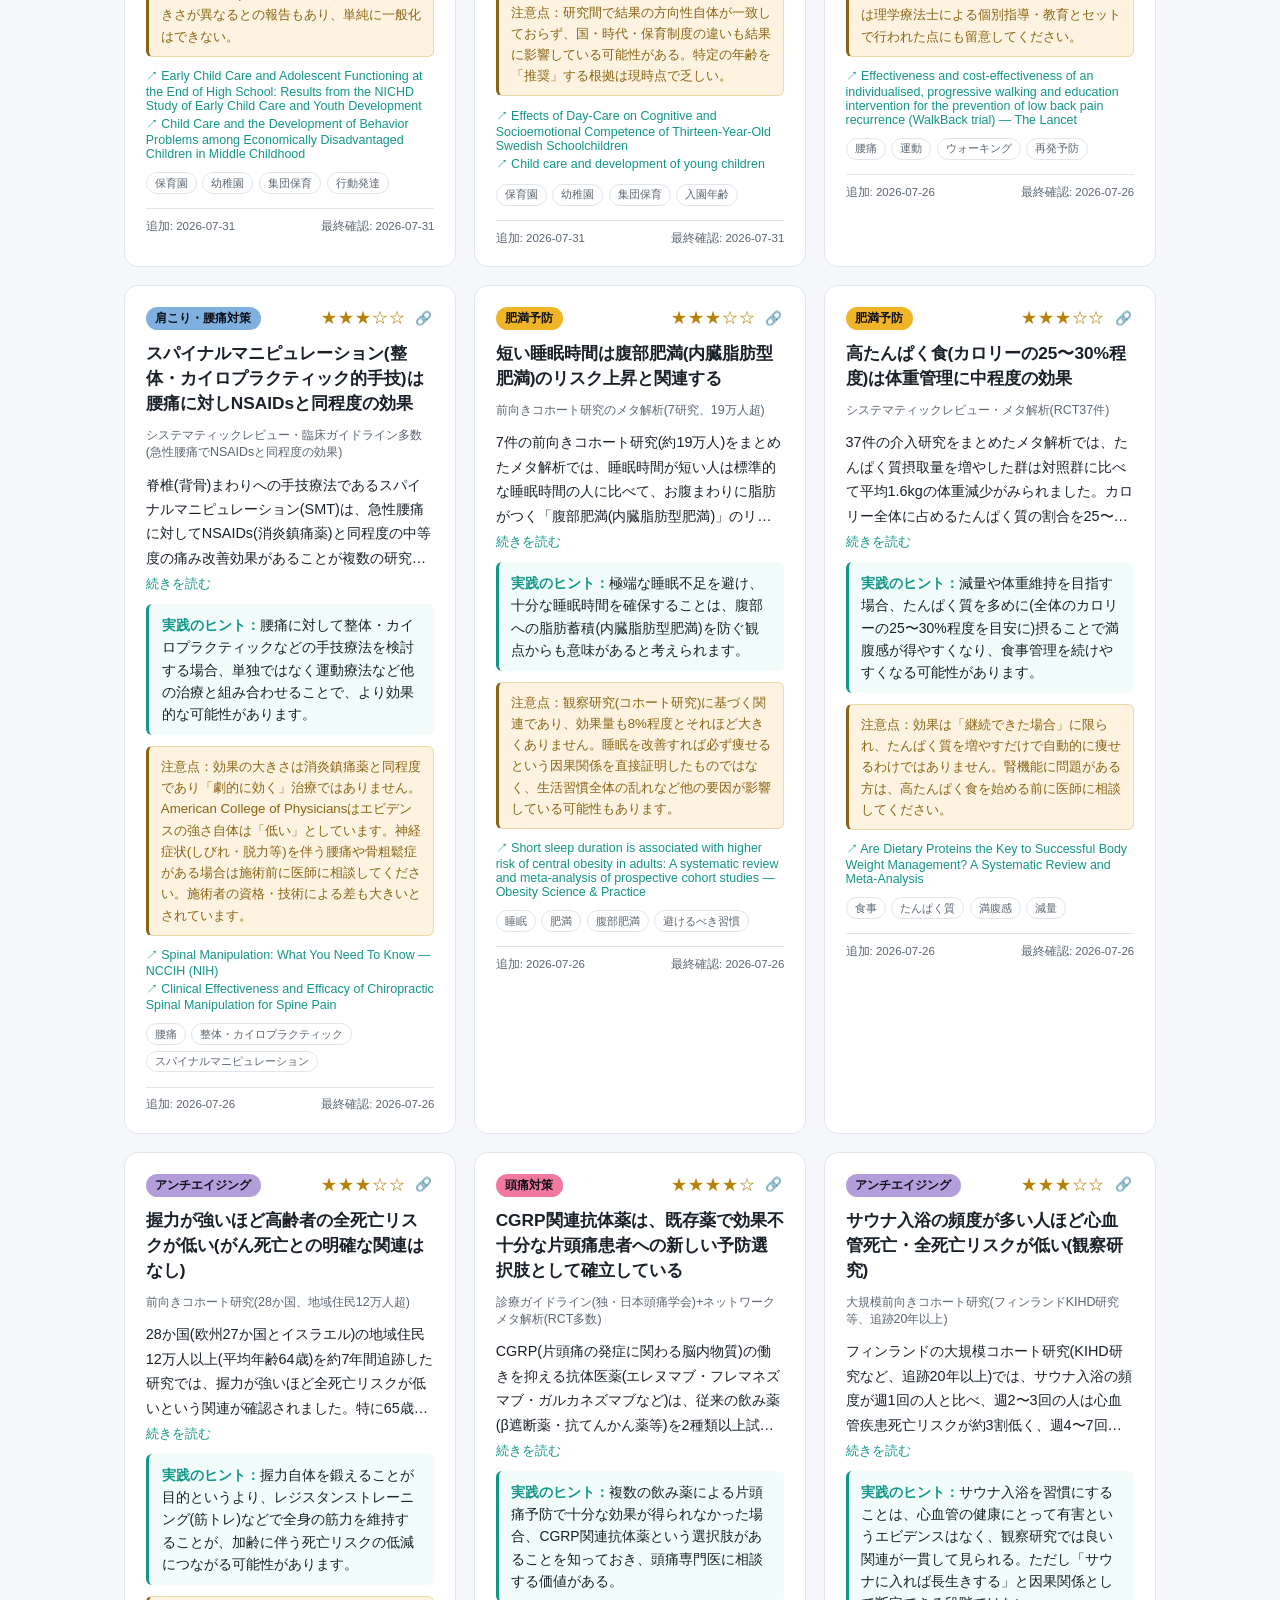
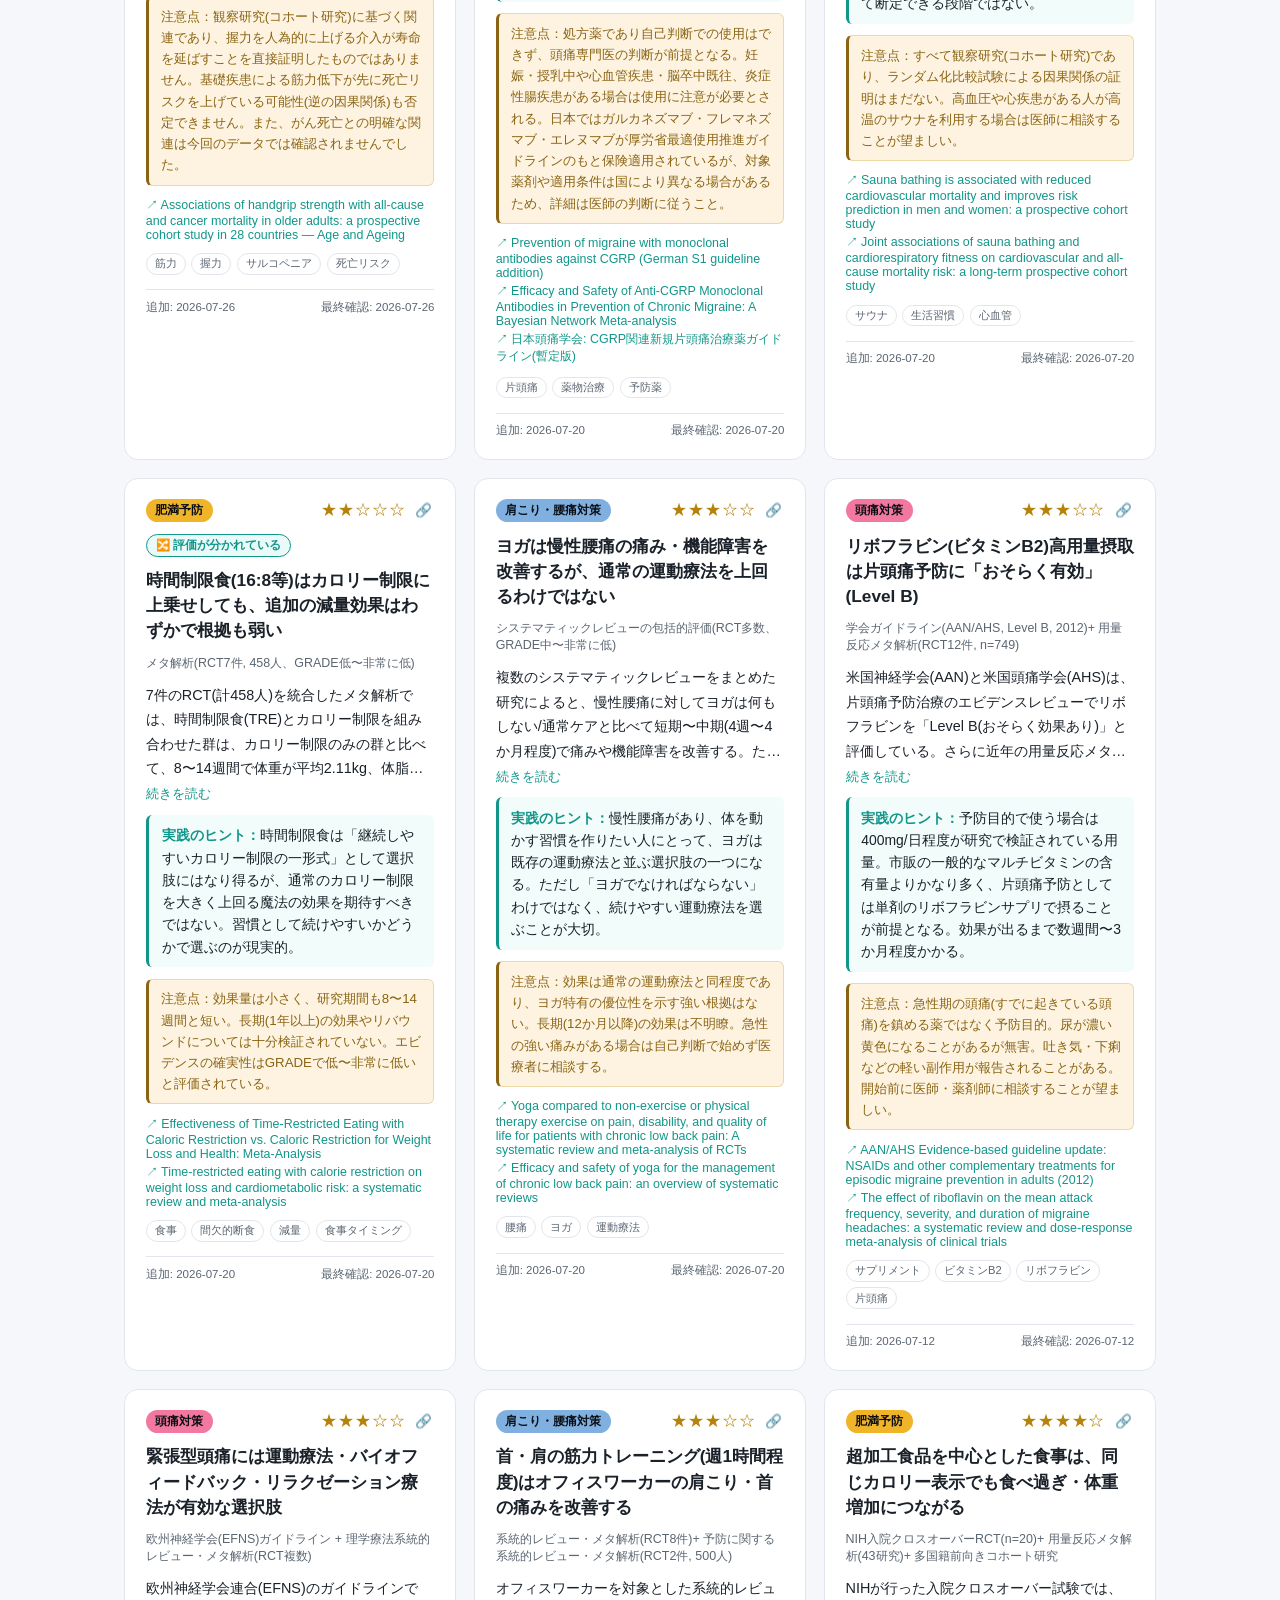
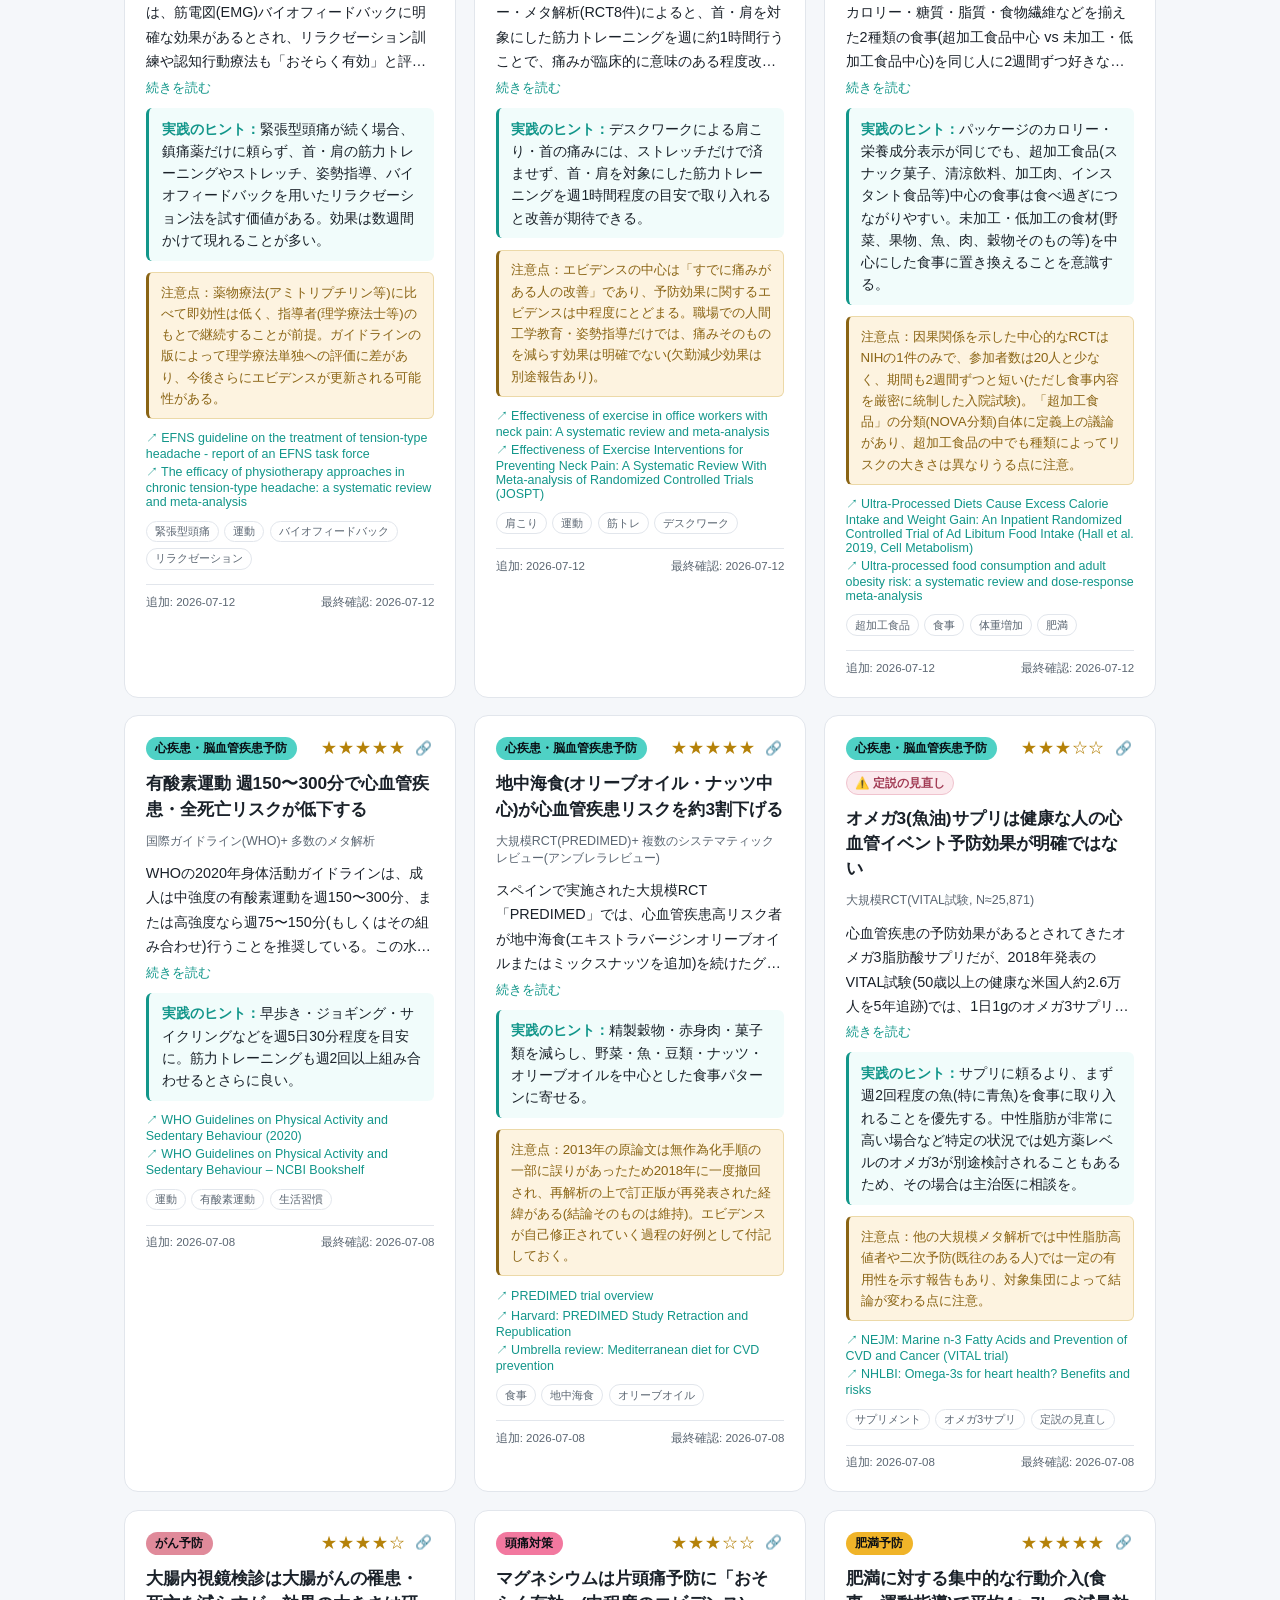
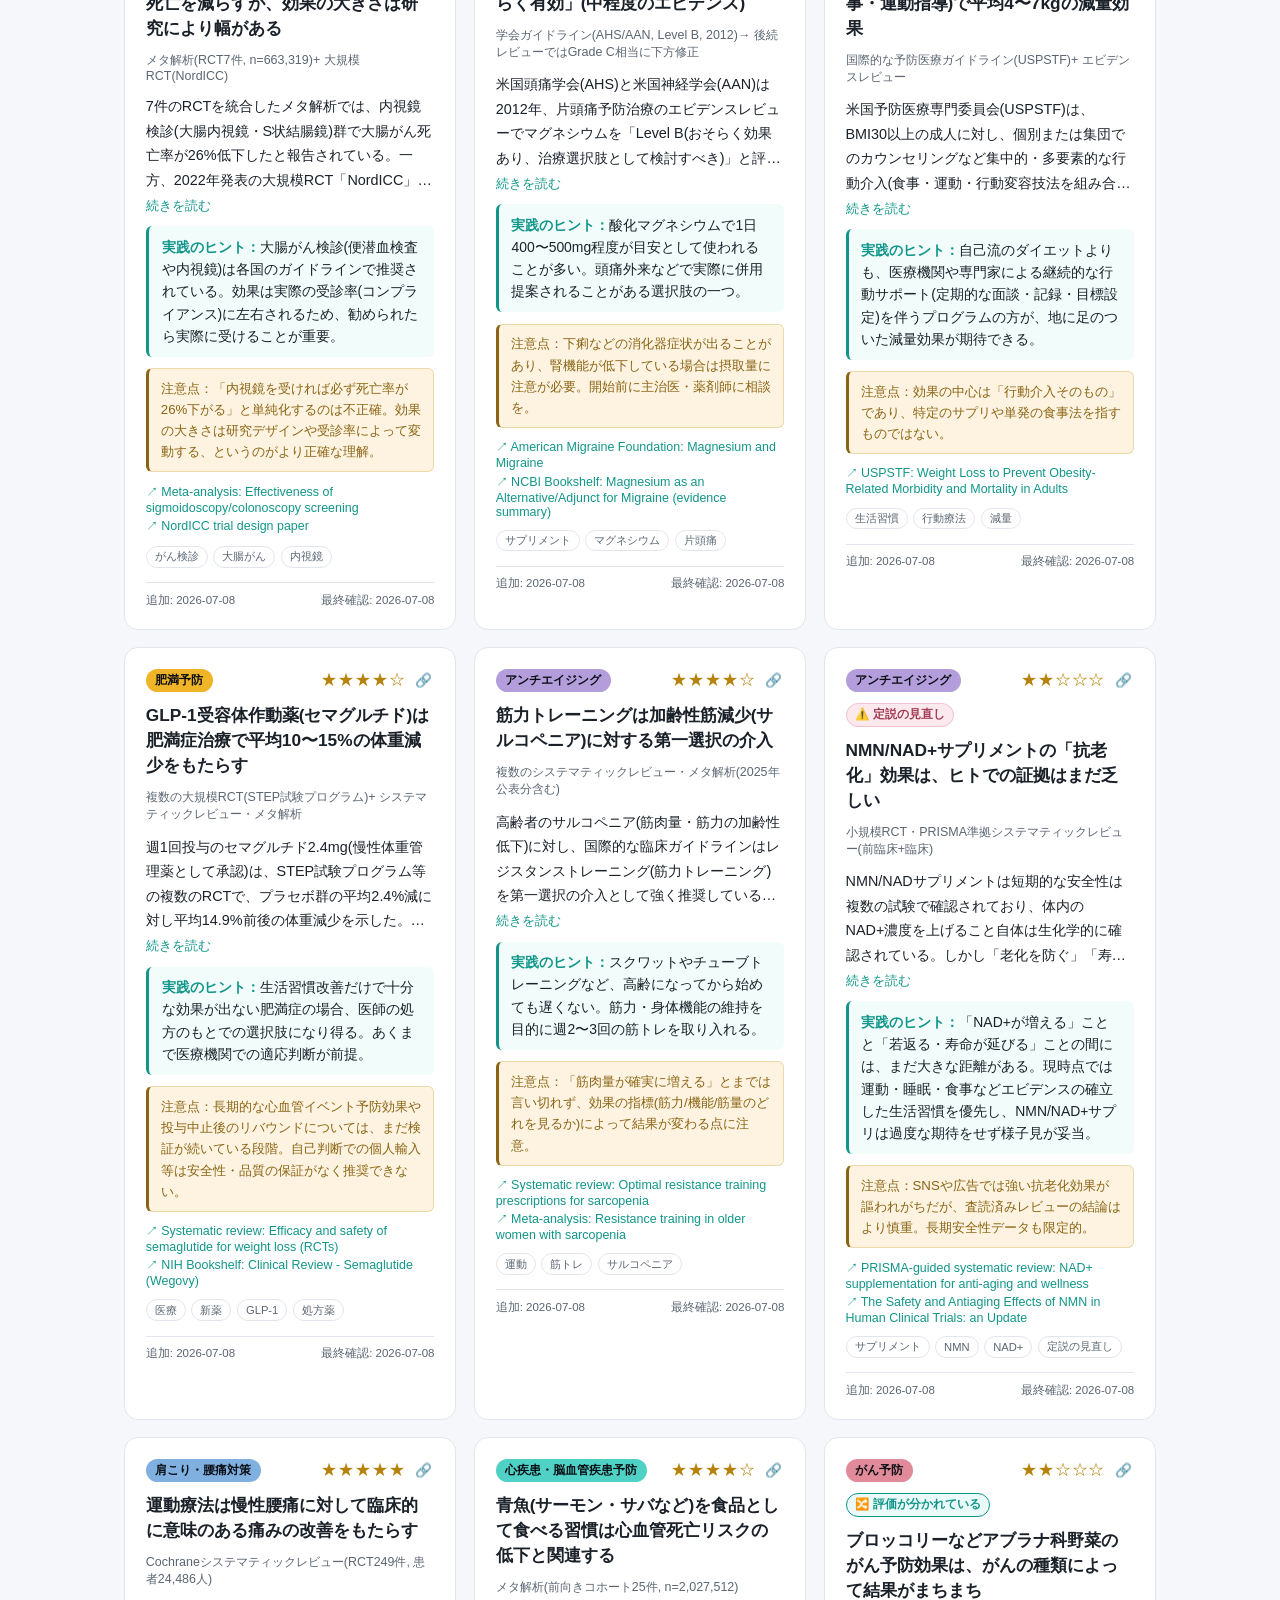
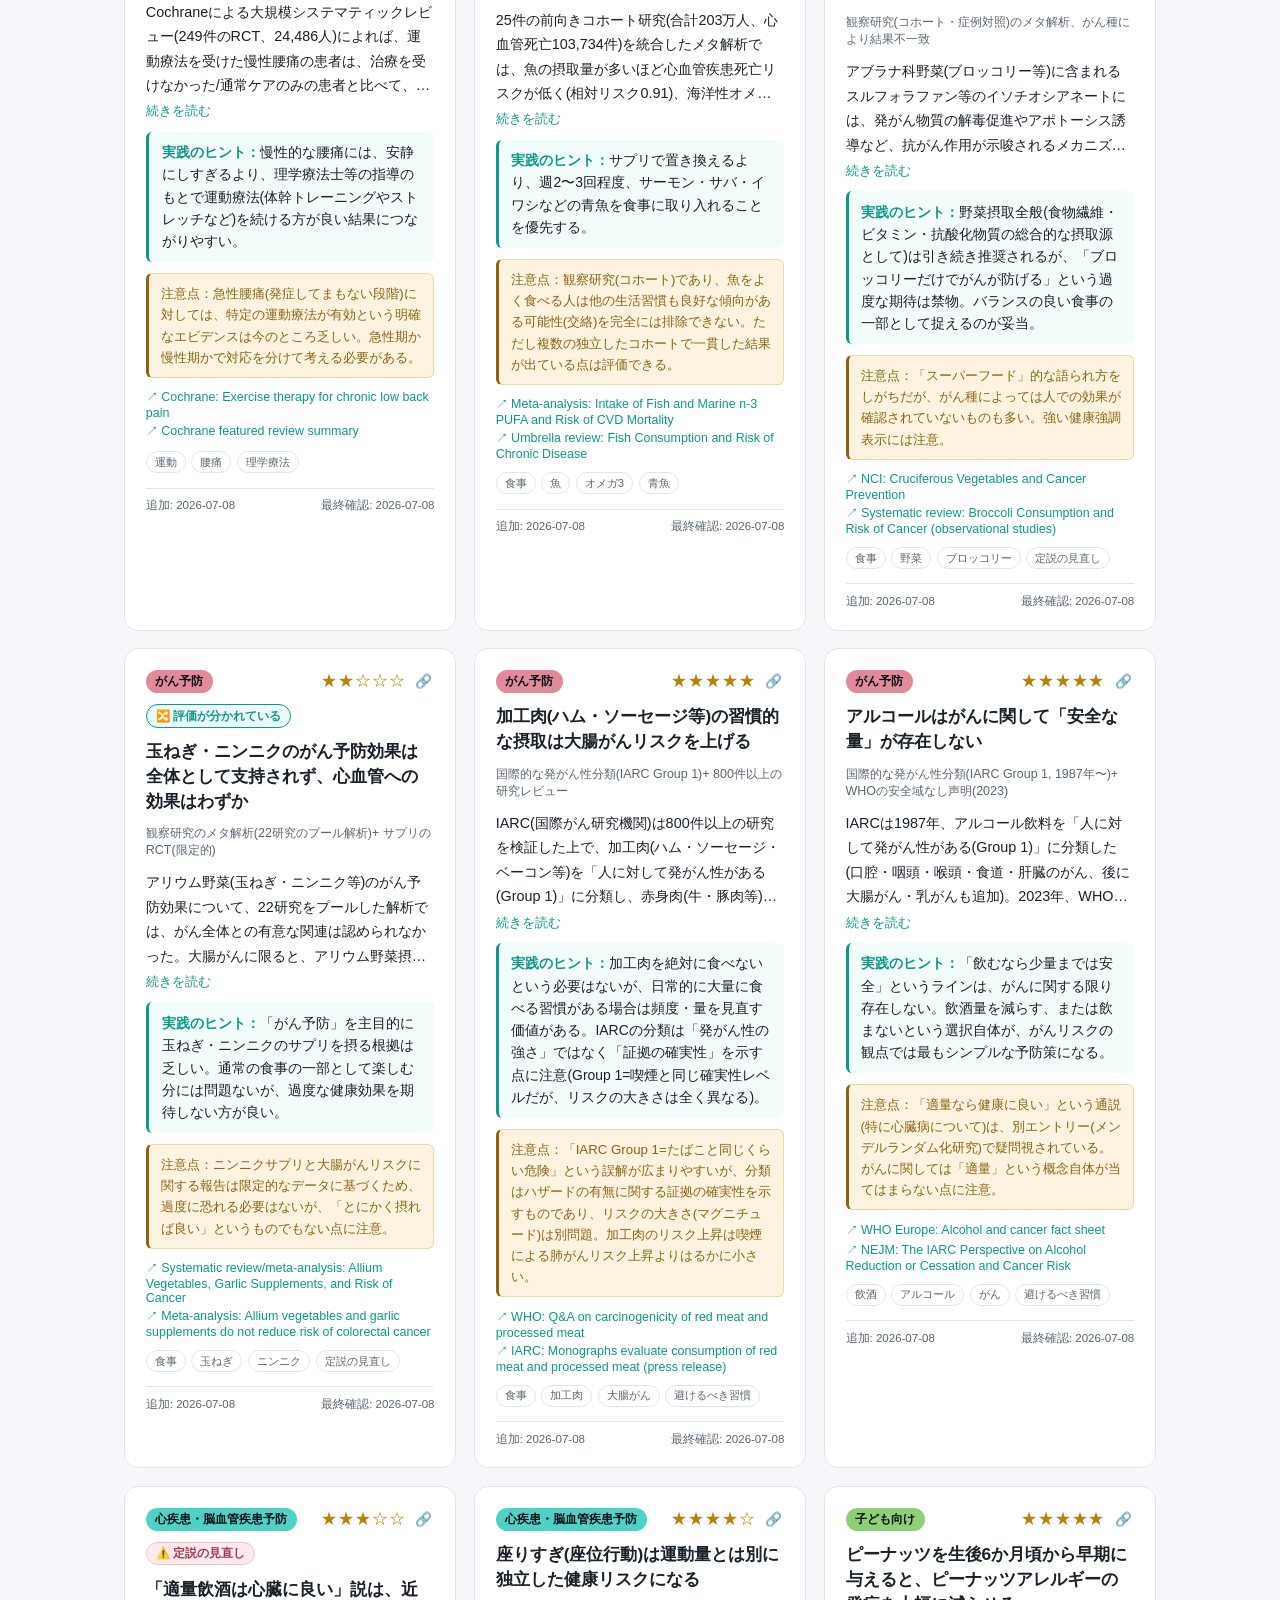
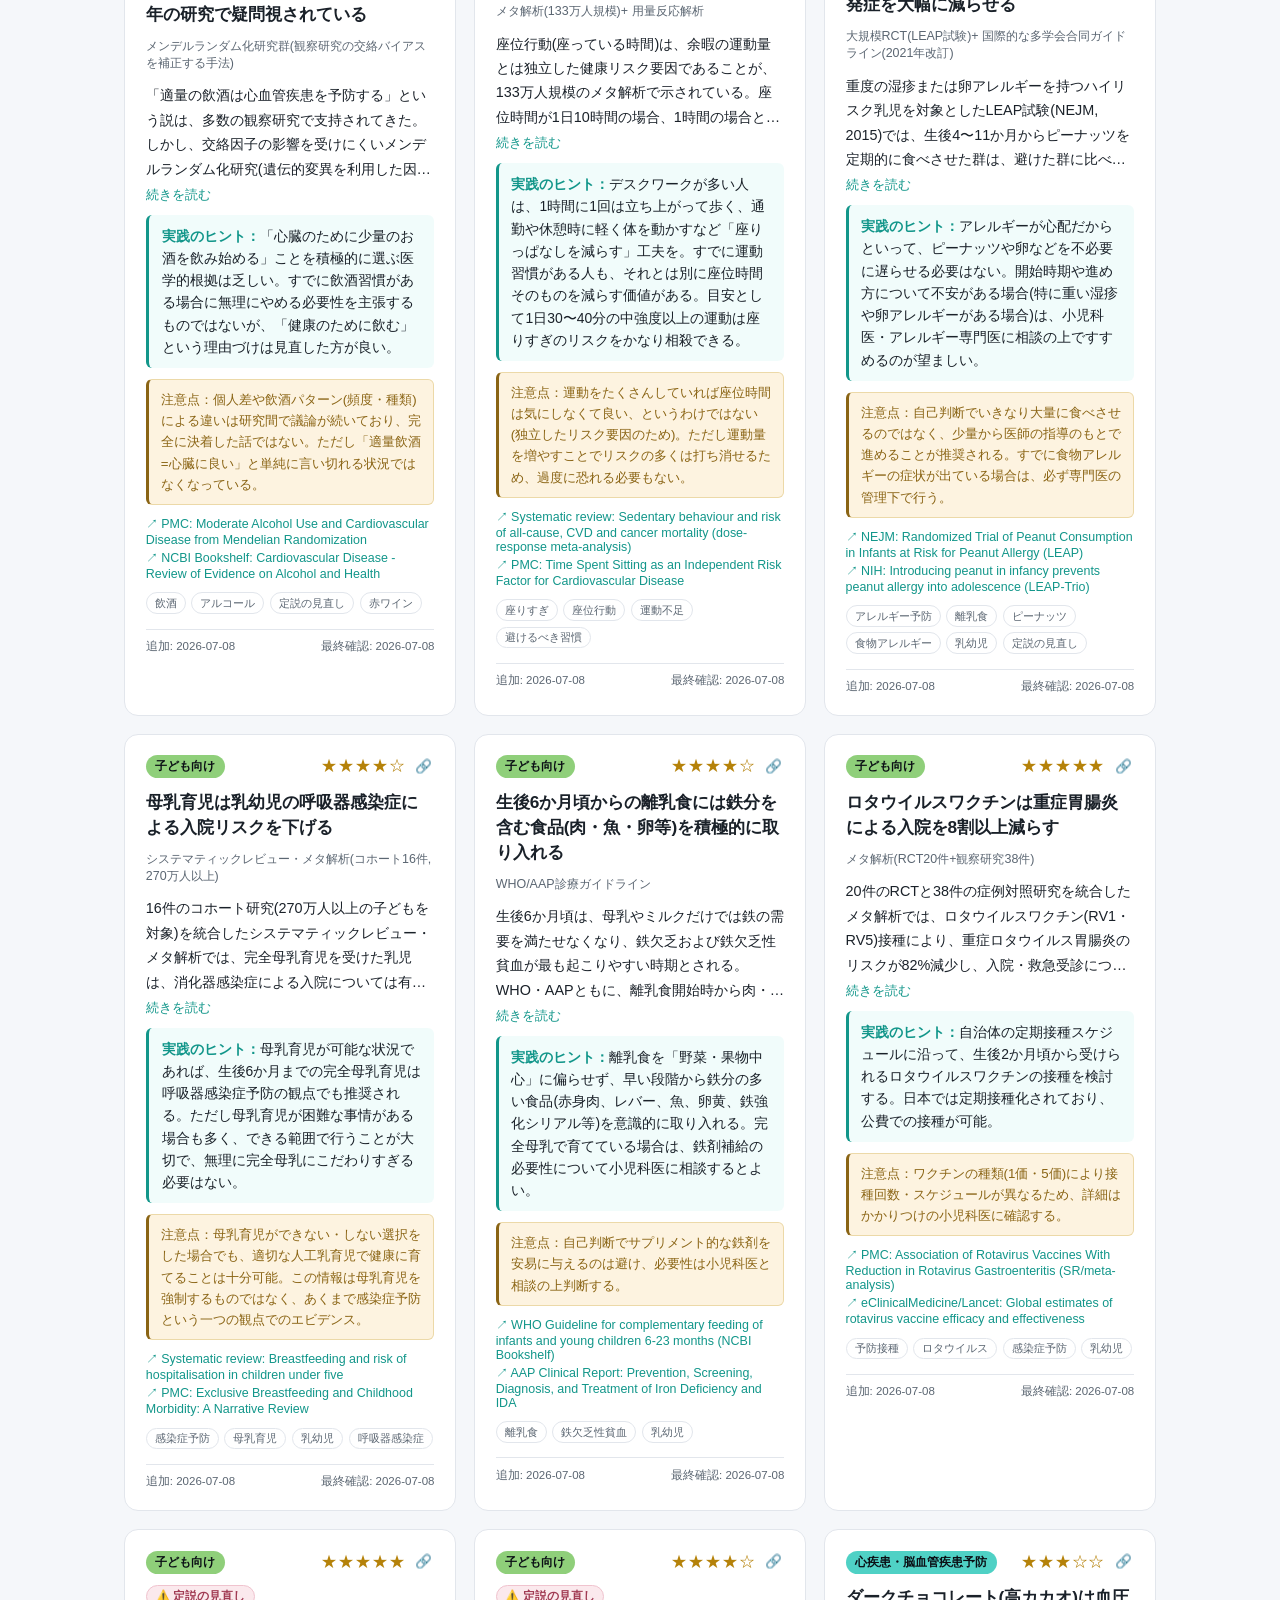
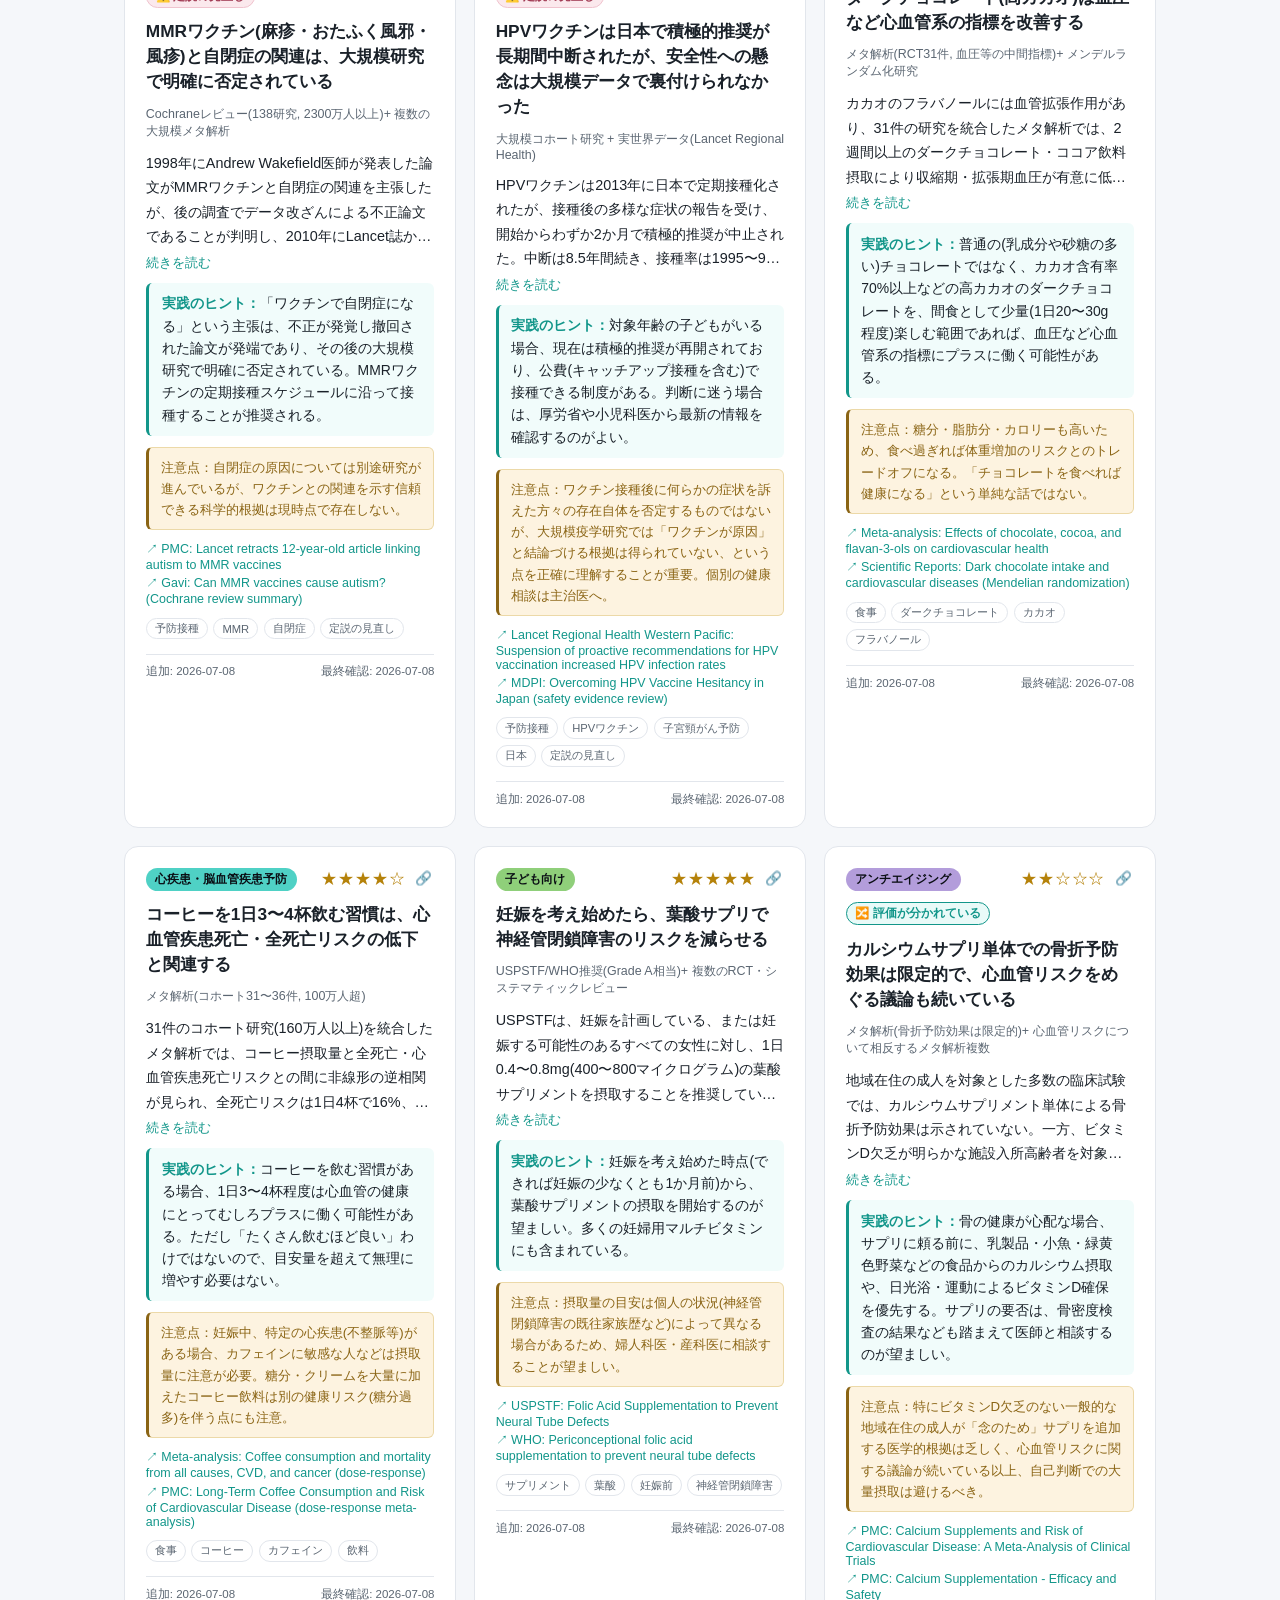
==== commit 8981cb3a: "記事増加に伴うホーム構成改善: 新着強調・記事リンク共有・カテゴリURL対応 UX/UIレビューを踏まえ、以下4点を実装(詳細はdocs/roadmap.md参照): - 各記事に#entry-idア" ====
--- a/site/index.html
+++ b/site/index.html
@@ -27,6 +27,11 @@
 </header>
 
 <main>
+  <section class="new-strip" id="new-strip" aria-label="新着記事">
+    <h2 class="new-strip-title">🆕 最近追加された記事</h2>
+    <div class="new-strip-row" id="new-strip-row"></div>
+  </section>
+
   <div class="search-row search-row-sticky">
     <label for="search" class="visually-hidden">キーワードで検索</label>
     <input id="search" type="search" placeholder="キーワードで検索 (例: 運動, サプリ, 頭痛)" autocomplete="off">
@@ -52,8 +57,8 @@
       </select>
       <label for="sort" class="visually-hidden">並び替え</label>
       <select id="sort">
+        <option value="date_desc" selected>新着順</option>
         <option value="stars_desc">信頼度が高い順</option>
-        <option value="date_desc">新着順</option>
         <option value="stars_asc">信頼度が低い順</option>
       </select>
       <button type="button" class="chip" id="myth-toggle" aria-pressed="false">⚠️ 定説の見直しのみ</button>
--- a/site/style.css
+++ b/site/style.css
@@ -125,6 +125,64 @@
   padding: 0 1.5rem 4rem;
 }
 
+.new-strip {
+  padding: 1rem 0 0.4rem;
+}
+
+.new-strip-title {
+  font-size: 0.85rem;
+  font-weight: 700;
+  margin: 0 0 0.6rem;
+  color: var(--text);
+}
+
+.new-strip-row {
+  display: flex;
+  gap: 0.7rem;
+  overflow-x: auto;
+  padding-bottom: 4px;
+  scrollbar-width: none;
+}
+
+.new-strip-row::-webkit-scrollbar {
+  display: none;
+}
+
+.new-strip-item {
+  flex: 0 0 auto;
+  width: 200px;
+  background: var(--card);
+  border: 1px solid var(--card-border);
+  border-radius: 10px;
+  padding: 0.7rem 0.9rem;
+  text-decoration: none;
+  color: var(--text);
+  transition: border-color 0.15s ease;
+}
+
+.new-strip-item:hover { border-color: var(--accent); }
+
+.new-strip-item .cat {
+  font-size: 0.68rem;
+  color: var(--text-muted);
+}
+
+.new-strip-item .ttl {
+  font-size: 0.83rem;
+  font-weight: 600;
+  line-height: 1.4;
+  margin: 0.25rem 0 0.35rem;
+  display: -webkit-box;
+  -webkit-line-clamp: 3;
+  -webkit-box-orient: vertical;
+  overflow: hidden;
+}
+
+.new-strip-item .stars {
+  font-size: 0.75rem;
+  color: var(--star);
+}
+
 .controls {
   padding: 0.75rem 0 1rem;
 }
@@ -317,6 +375,36 @@
   justify-content: space-between;
   align-items: center;
   gap: 0.5rem;
+}
+
+.card-top-right {
+  display: flex;
+  align-items: center;
+  gap: 0.5rem;
+}
+
+.link-btn {
+  background: none;
+  border: none;
+  cursor: pointer;
+  font-size: 0.85rem;
+  color: var(--text-muted);
+  padding: 2px;
+  line-height: 1;
+  font-family: inherit;
+}
+
+.link-btn:hover { color: var(--accent); }
+
+.link-btn.copied { color: var(--accent); }
+
+@keyframes entry-highlight-flash {
+  0% { box-shadow: 0 0 0 3px var(--accent); }
+  100% { box-shadow: 0 0 0 0 transparent; }
+}
+
+.card.highlight {
+  animation: entry-highlight-flash 1.6s ease-out;
 }
 
 .category-tag {
@@ -400,6 +488,17 @@
   gap: 0.4rem;
 }
 
+.new-badge {
+  display: inline-block;
+  font-size: 0.72rem;
+  font-weight: 700;
+  padding: 0.2rem 0.55rem;
+  border-radius: 999px;
+  background: var(--accent);
+  color: #06201d;
+  width: fit-content;
+}
+
 .myth-badge {
   display: inline-block;
   font-size: 0.72rem;
